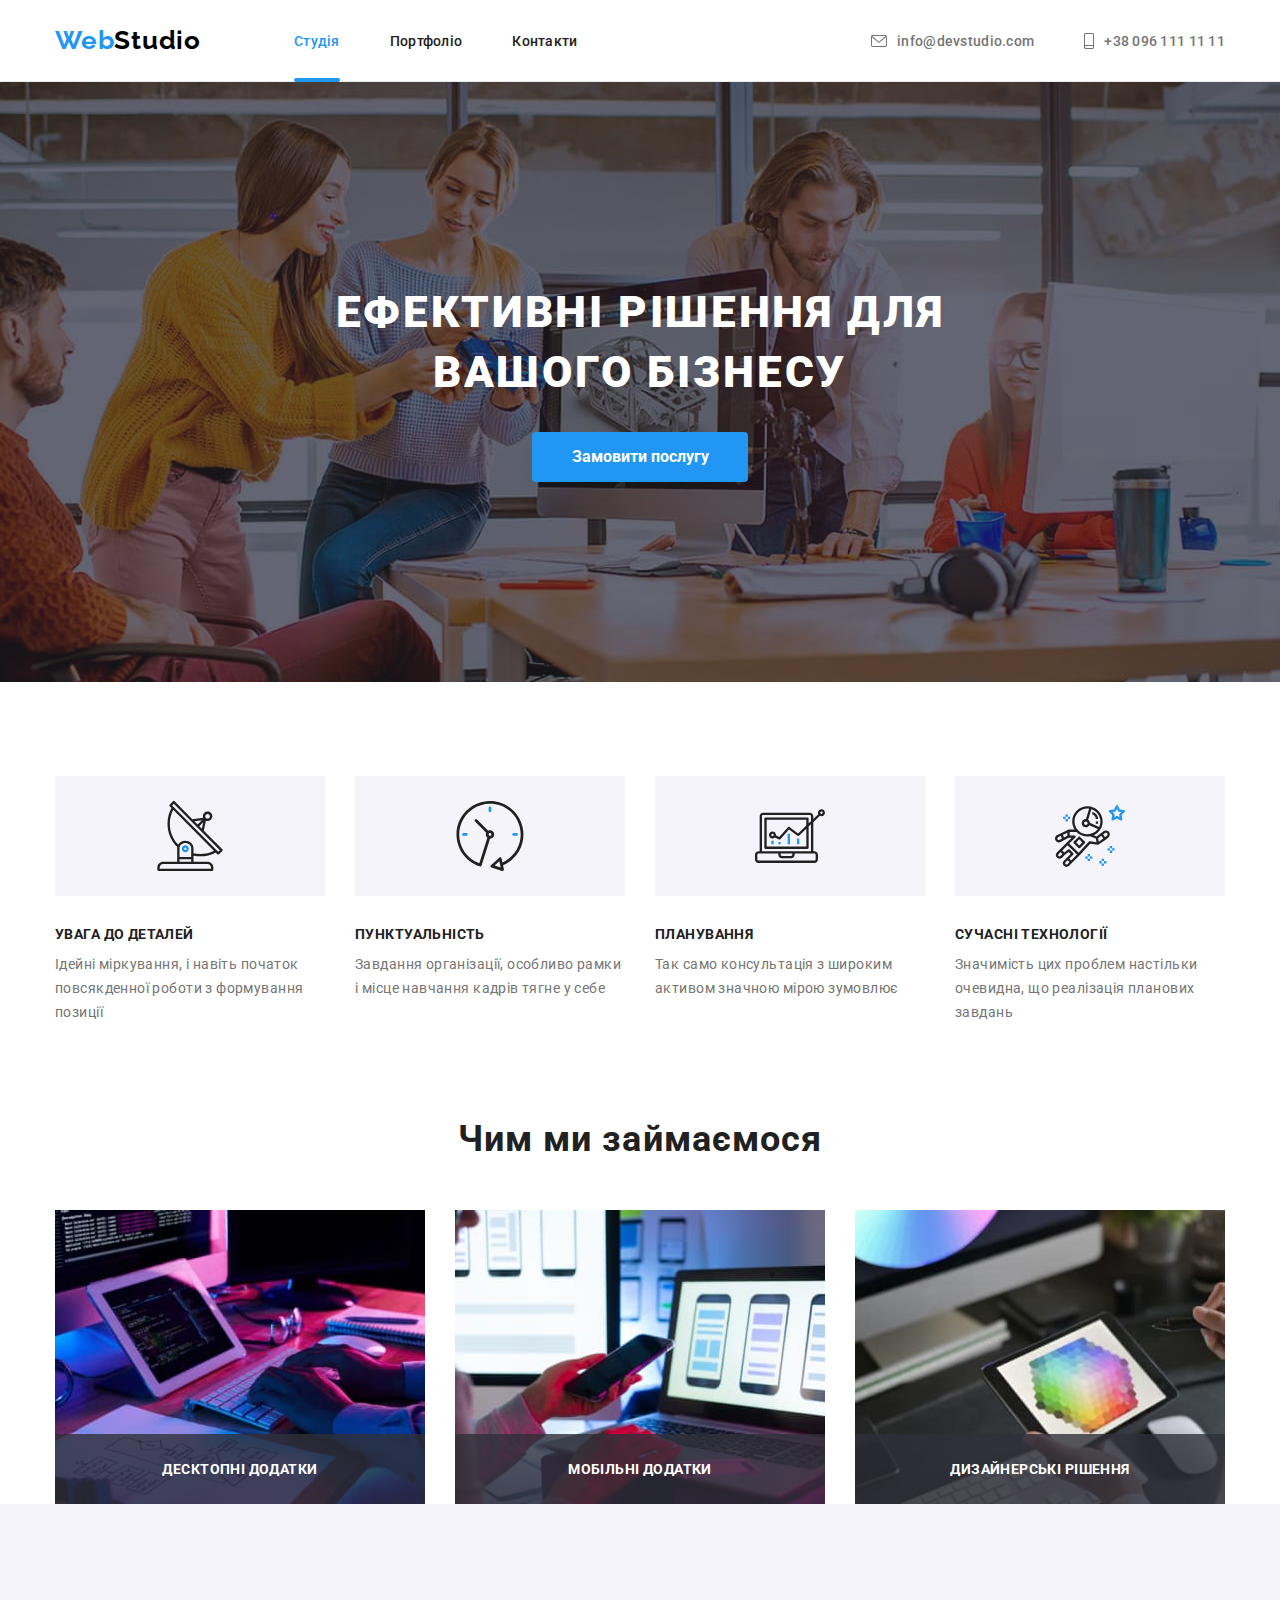
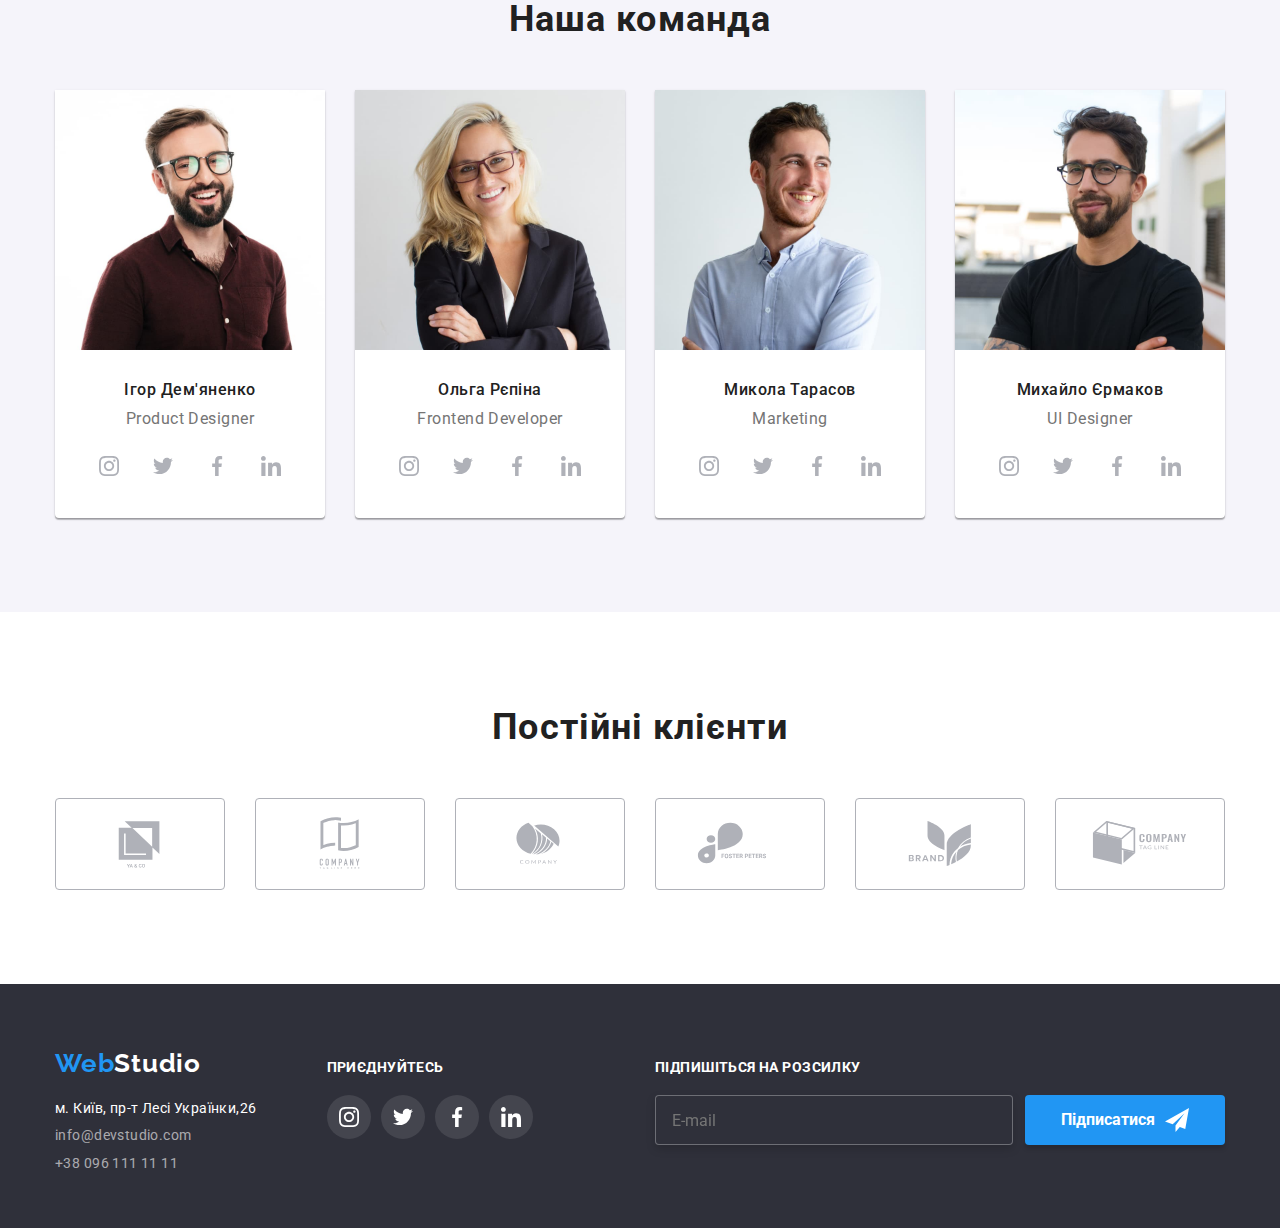
==== index.html @ 8963cc8e "Initial commit" ====
<!DOCTYPE html>
<html lang="uk">
<head>
    <meta charset="UTF-8">
    <meta http-equiv="X-UA-Compatible" content="IE=edge">
    <meta name="viewport" content="width=device-width, initial-scale=1.0">
    <title>WebStudio</title>
    <link rel="preconnect" href="https://fonts.googleapis.com">
    <link rel="preconnect" href="https://fonts.gstatic.com" crossorigin>
    <link href="https://fonts.googleapis.com/css2?family=Raleway:wght@700&family=Roboto:wght@400;500;700;900&display=swap" rel="stylesheet">
    <link rel="stylesheet" href="https://cdnjs.cloudflare.com/ajax/libs/modern-normalize/1.1.0/modern-normalize.min.css"> 
    <link rel="stylesheet" href="./css/styles.css">
</head>
<body>
    <!-- Шапка сайта-->
    <header class="header">

    <div class="container contact">
        
    <nav class= "site-nav main-nav" >

        <a class="logo" lang="en" href="/"> <span class="span-logo">Web</span>Studio</a>

    <ul class="nav-list list" >
        <li class="item">
            <a class="nav-link current"  href="" >Студія</a> 
             <!-- <div class="active-line">
                
            </div>   -->
        </li>

        <li class="item">
            <a class="nav-link"  href="./portfolio.html">Портфоліо</a> 
                    
        </li>

        <li class="item">
            <a class="nav-link" href="">Контакти</a>  
        </li>
    </ul>
    
    </nav>
     <ul class="contact-list list">
        <li class="item">
            <a class="contact-mail" href="mailto:info@devstudio.com" >
                 <svg class="marginsvg"width="16" height="12">
                <use href="./images/icons.svg#mail"></use>
            </svg>
        info@devstudio.com 
        </a>
        </li>

        <li class="item">
            <a class="contact-phone" href="tel:+380961111111" >
                <svg class="marginsvg" width="10" height="16">
                <use href="./images/icons.svg#phone"></use>
            </svg>+38 096 111 11 11 
            </a>  
         </li>
    </ul>
    </div>
    </header>

    <main>
        <!-- Герой -->

        <section class="hero">

        <div class="container">

         <h1 class="hero-title title-center">Ефективні рішення для вашого бізнесу</h1>
            <button  class="button" type="button" data-modal-open>Замовити послугу</button>

        </div>

        </section>

        <!-- section1 -->

        <section class="section ">

           <div class="container ">

            <h2 class="visually-hidden">Наші особливості</h2>
            
            <ul class="features list">
            <li class="item">
                <div class="background-icon">
                <svg width="70" height="70">
                    <use href="./images/icons.svg#antenna"></use>
                </svg>
            </div>
             <h3 class="features-title">Увага до деталей</h3>   
             <p class="features-content">
                Ідейні міркування, i навіть початок повсякденної роботи з формування позиції
             </p>
            </li>
            <li class="item">
                <div class="background-icon">
                <svg width="70" height="70">
                    <use href="./images/icons.svg#clock"></use>
                </svg>
            </div>
             <h3 class="features-title">Пунктуальність</h3>  
             <p class="features-content">Завдання організації, особливо рамки і місце навчання кадрів тягне у себе
             </p> 
            </li>

            <li class="item">
                 <div class="background-icon">
                <svg width="70" height="70">
                    <use href="./images/icons.svg#diagram"></use>
                </svg>
            </div>
            <h3 class="features-title">Планування</h3>
            <p class="features-content">Так само консультація з широким активом значною мірою зумовлює
            </p>
            </li>

            
            <li class="item">
            <div class="background-icon">
                <svg width="70" height="70">
                    <use href="./images/icons.svg#astronaut"></use>
                </svg>
            </div>
            <h3 class="features-title">Сучасні технології</h3>
            <p class="features-content">Значимість цих проблем настільки очевидна, що реалізація планових завдань</p>
            </li>

            </ul>

        </div>

        </section>

        <!-- section2 -->

        <section class="galery">

            <div class="container">

                <h2 class="section-title">Чим ми займаємося</h2>

                <ul class="galery list">
                <li class="item galery-item">
                    <img class="picg" src="./images/picture3.jpg" alt="Людина набирає код" width="370">
                    <div class="picture-discription">
                        <h3 class="galery-pic-discription">Десктопні додатки</h3>
                    </div>
                </li>
                    <li class="item galery-item">
                        <img class="picg" src="./images/picture2.jpg" alt="Користувач збирається зчитати код" width="370">
                    <div class="picture-discription">
                        <h3 class="galery-pic-discription">Мобільні додатки</h3>
                    </div>
                </li>
                    <li class="item galery-item"><img class="picg" src="./images/picture1.jpg" alt="Розробник обирає кольорову гаму" width="370">
                    <div class="picture-discription">
                        <h3 class="galery-pic-discription">Дизайнерські рішення</h3>
                    </div>
                </li>
              </ul>  
            </div>             
        </section>
           

        <!-- section3 -->

        <section class="our-team section">

            <div class="container">

                <h2 class="section-title team-title">Наша команда</h2>

                <ul class="list team-flex">
                    <li class="item flex-item">
                    <img class="pic" src="./images/img.jpg" alt="Член команди" width="270">
                    <div class="wrap">
                    <h3 class="team-member">Ігор Дем'яненко</h3>
                    <p class="position">Product Designer</p>
                    <ul class="list icon-flex">
                        <li class="item">
                            <a  class="flexlink" href="https://www.instagram.com/">
                            <svg class="icon">
                                <use href="./images/icons.svg#instagram"></use>
                            </svg>
                            </a>
                        </li>
                        <li class="item">
                            <a class="flexlink" href="">
                             <svg class="icon">
                                <use href="./images/icons.svg#twitter"></use>
                            </svg>
                            </a>
                        </li>
                        <li class="item">
                            <a class="flexlink" href="">
                             <svg class="icon">
                                <use href="./images/icons.svg#facebook"></use>
                            </svg>
                            </a>
                        </li>
                        <li class="item">
                            <a class="flexlink"href="">
                             <svg class="icon">
                                <use href="./images/icons.svg#linkedin"></use>
                            </svg>
                            </a>
                        </li>
                    </ul>
                    </div>
                    </li>

                    <li class="item flex-item">
                    <img class="pic"  src="./images/img1.jpg" alt="Член команди" width="270">
                    <div class="wrap">
                    <h3 class="team-member">Ольга Рєпіна</h3>
                    <p class="position">Frontend Developer</p>
                    <ul class="list icon-flex">
                        <li class="item">
                            <a  class="flexlink" href="https://www.instagram.com/">
                            <svg class="icon">
                                <use href="./images/icons.svg#instagram"></use>
                            </svg>
                            </a>
                        </li>
                        <li class="item">
                            <a class="flexlink" href="">
                             <svg class="icon">
                                <use href="./images/icons.svg#twitter"></use>
                            </svg>
                            </a>
                        </li>
                        <li class="item">
                            <a class="flexlink" href="">
                             <svg class="icon">
                                <use href="./images/icons.svg#facebook"></use>
                            </svg>
                            </a>
                        </li>
                        <li class="item">
                            <a class="flexlink"href="">
                             <svg class="icon">
                                <use href="./images/icons.svg#linkedin"></use>
                            </svg>
                            </a>
                        </li>
                    </ul>
                    </div>
                    </li>

                    <li class="item flex-item">
                    <img class="pic"  src="./images/img2.jpg" alt="Член команди" width="270">
                    <div class="wrap">
                    <h3 class="team-member">Микола Тарасов</h3>
                    <p class="position">Marketing</p>
                    <ul class="list icon-flex">
                        <li class="item">
                            <a  class="flexlink" href="https://www.instagram.com/">
                            <svg class="icon">
                                <use href="./images/icons.svg#instagram"></use>
                            </svg>
                            </a>
                        </li>
                        <li class="item">
                            <a class="flexlink" href="">
                             <svg class="icon">
                                <use href="./images/icons.svg#twitter"></use>
                            </svg>
                            </a>
                        </li>
                        <li class="item">
                            <a class="flexlink" href="">
                             <svg class="icon">
                                <use href="./images/icons.svg#facebook"></use>
                            </svg>
                            </a>
                        </li>
                        <li class="item">
                            <a class="flexlink"href="">
                             <svg class="icon">
                                <use href="./images/icons.svg#linkedin"></use>
                            </svg>
                            </a>
                        </li>
                    </ul>
                    </div>
                    </li>

                    <li class="item flex-item">
                    <img class="pic"  src="./images/img3.jpg" alt="Член команди" width="270">
                    <div class="wrap">
                    <h3 class="team-member">Михайло Єрмаков</h3>
                    <p class="position">UI Designer</p>
                    <ul class="list icon-flex">
                        <li class="item">
                            <a  class="flexlink" href="https://www.instagram.com/">
                            <svg class="icon">
                                <use href="./images/icons.svg#instagram"></use>
                            </svg>
                            </a>
                        </li>
                        <li class="item">
                            <a class="flexlink" href="">
                             <svg class="icon">
                                <use href="./images/icons.svg#twitter"></use>
                            </svg>
                            </a>
                        </li>
                        <li class="item">
                            <a class="flexlink" href="">
                             <svg class="icon">
                                <use href="./images/icons.svg#facebook"></use>
                            </svg>
                            </a>
                        </li>
                        <li class="item">
                            <a class="flexlink"href="">
                             <svg class="icon">
                                <use href="./images/icons.svg#linkedin"></use>
                            </svg>
                            </a>
                        </li>
                    </ul>
                    </div>
                    </li>

                </ul>
            </div>
        </section>

        <!-- client section -->
        <section class="section сlients">
            <div class="container">
            <h2 class="client-title">Постійні клієнти</h2>

            <ul class="list client-icon">
                <li>
                     <a class="background-client">
                <svg width="106" height="60">
                    <use href="./images/icons.svg#Logo"></use>
                </svg>

            </a>
                </li>

                <li>
                     <a class="background-client">
                    <svg width="106" height="60" >
                    <use href="./images/icons.svg#Logo2"></use>
                </svg>
                </a>

            </li>
                <li>
                     <a class="background-client">
                    <svg width="106" height="60">
                    <use href="./images/icons.svg#Logo3"></use>
                </svg>
                </a>

                </li>

                <li>
                     <a class="background-client">
                    <svg width="106" height="60">
                    <use href="./images/icons.svg#Logo4"></use>
                </svg>
                </a>

                </li>

                <li>
                     <a class="background-client">
                  <svg width="106" height="60">
                    <use href="./images/icons.svg#Logo5"></use>
                </svg>  
                </a>

                </li>

                <li>
                <a class="background-client">
                <svg width="106" height="60">
                    <use href="./images/icons.svg#Logo6"></use>
                </svg>
                </a>

                </li>

            </ul>
            </div>
        </section>

        
    </main>
    
<!-- Подвал сайта -->
    <footer class="footer" >
        
    <div class="container footer-container">
    <div>
    <a class="footer-logo" lang="en" href="/"><span class="footer-span">Web</span>Studio </a>

    <address>

        <ul class="list footer-list">
            <li class="item"><a class="address" href="https://goo.gl/maps/CPtrU1FHBa2aNyZL9" target="_blank" rel="noopener noreferrer">м. Київ, пр-т Лесі Українки,26</a></li>
            <li class="item"><a class="footer-mail portfolio-mail" href="mailto:info@devstudio.com">info@devstudio.com </a></li>
            <li class="item"><a class="footer-number portfolio-number" href="tel:+380961111111">+38 096 111 11 11</a></li>
            
        </ul>

     </address>
    </div>

     <div class="social">
        <p class="social-title">ПРИЄДНУЙТЕСЬ</p>
        <ul class="list flex-footer-list">
                        <li class="item">
                            <a  class="social-link" href="https://www.instagram.com/">
                            <svg class="icon footer-icon">
                                <use href="./images/icons.svg#instagram"></use>
                            </svg>
                            </a>
                        </li>
                        <li class="item">
                            <a class="social-link" href="">
                             <svg class="icon footer-icon">
                                <use href="./images/icons.svg#twitter"></use>
                            </svg>
                            </a>
                        </li>
                        <li class="item">
                            <a class="social-link" href="">
                             <svg class="icon footer-icon">
                                <use href="./images/icons.svg#facebook"></use>
                            </svg>
                            </a>
                        </li>
                        <li class="item">
                            <a class="social-link"href="">
                             <svg class="icon footer-icon">
                                <use href="./images/icons.svg#linkedin"></use>
                            </svg>
                            </a>
                        </li>
                    </ul>
             </div>

            <form class="mailing-form">
            <strong class="mailing-title">Підпишіться на розсилку</strong>

            <div class="mailing">
            <label for="mailing-mail"></label>
            <input type="email" class="mailing-input"name="For-email" placeholder="E-mail" id="mailing-mail">
            <button class="mailing-btn" type="submit">Підписатися
                <svg class="mailing-icon">
                    <use href="./images/icons.svg#icon-send"></use>
                </svg>
            </button>
            </div>
            
        </form>
    </div> 

   

    </footer>
    
        <div data-modal class="backdrop is-hidden">
            <div class="modal">
                <button class="modaloff" data-modal-close>
                    <svg class="modal-icon">
                        <use href="./images/icons.svg#close"></use>
                    </svg>
                </button>

                <strong class="form-title">Залиште свої дані, ми вам передзвонимо</strong>

                <form  class="form"name="application-form" autocomplete="on">
                    
                    <div class="form-group">
                        <label class="form-group-lable" for="name">Ім'я</label>
                        <input class="form-group-input" name="username" type="text" id="name">
                        <svg width="18" height="18" class="form-group-icon">
                            <use href="./images/icons.svg#formperson"></use>
                        </svg>
                    </div>

                    <div class="form-group">
                        <label class="form-group-lable" for="tel">Телефон</label>
                        <input class="form-group-input" name="user-phone"type="tel" id="tel">
                        <svg width="18" height="18" class="form-group-icon">
                            <use href="./images/icons.svg#formphone"></use>
                        </svg>
                    </div>

                    <div class="form-group">
                        <label class="form-group-lable" for="mail">Пошта</label>
                        <input class="form-group-input" name="user-email"type="email" id="mail">
                        <svg width="18" height="18" class="form-group-icon">
                            <use href="./images/icons.svg#formmail"></use>
                        </svg>
                    </div>

                    <div class="form-group">
                        <label class="form-group-lable" for="coment">Коментар</label>
                        <textarea class="form-group-textarea" name="coments" id="coment" rows="5" placeholder="Введіть текст"></textarea>
                    </div>

                    <div class="form-terms">
                        <label class="form-terms-label">
                            <input class="form-terms-input visually-hidden" type="checkbox" value="checkbox" name="contract-terms" id="terms">
                            <svg class="form-terms-icons" width="16" height="15">
                                <use class="icon-unchecked" href="./images/icons.svg#unchecked"></use>
                                <use class="icon-checked" href="./images/icons.svg#checked"></use>
                            </svg>
                            <span class="form-terms-info">Погоджуюся з розсилкою та приймаю <a href="" class="form-terms-link">Умови договору</a></span>
                        </label>
                    </div>
                    <button type="submit" class="form-btn">Відправити</button>
                </form>
               
            </div>
        </div>
    <script src="./js/modal.js"></script>
</body>

</html>
---- css/styles.css ----
/*  Основной цвет текста #212121; */
/* вторичный цыет текста  #757575;*/
/* акцент #2196F3;*/
/*  Основной цвет фона  #F5F5F5;*/
/* Вторичный цвета фона #F5F4FA; */

:root{
  /* color */
--primary-text-color:#212121;
--secondary-text-color:#757575;
--accent-text-color:#2196F3;
--primary-bg-color:#F5F5F5;
--secondary-bg-color:#F5F4FA;
--light-color:#FFFFFF;
--hero-footer-bg-color:#2F303A;
--black-logo-color:#000000;

/* font */
--main-font: 'Roboto', sans-serif;
--secondary-font: 'Raleway', sans-serif;
/* animation */
--cubik--:cubic-bezier(0.4, 0, 0.2, 1);
--timing--:250ms;
}
body{
  font-family: 'Roboto', sans-serif; 
  background-color:var(--light-color);
  color: var(--secondary-text-color);
}

.list{
list-style: none;
margin-top: 0;
margin-bottom: 0;
padding-right:0;
padding-left: 0;
}
.link{
  text-decoration: none;

}
/* header */

.header{
color:var(--light-color);
border-bottom: 1px solid #ECECEC;
}
.logo {
  color:var(--black-logo-color);
  font-family: var(--secondary-font);
  text-decoration: none;  
  font-weight:700;
  font-size: 26px;
  line-height:calc(31 / 26);
  letter-spacing: 0.03em;
  padding-top: 25px;
  padding-bottom: 25px;
}
.span-logo{
color:var(--accent-text-color); 
}

/* site nav */
.nav-list{
  display: flex;
  align-items: center;
  margin-left: 93px;
}

.nav-list .item:not(:last-child){
  margin-right: 50px;
}

.site-nav .nav-link{
color: var(--primary-text-color);
}

.contact-list .item + .item{
  margin-left: 50px;
}
.contact-list .item:hover
.contact-list .item:focus{
fill:var(--accent-text-color);
}


.main-nav{
  display: flex;
}

.nav-link{
position: relative;
text-decoration: none;
font-weight: 500;
font-size: 14px;
line-height:calc(16 / 14);
letter-spacing: 0.02em;

display: block;

padding-top: 32px;
padding-bottom: 32px;

transition: color var(--timing--) var(--cubik--);
}



.site-nav .nav-link:hover,
.site-nav .nav-link:focus{
color:var(--accent-text-color);
}

.site-nav .nav-link.current {
  color:var(--accent-text-color);
}

.nav-list .nav-link.current::after{
display: inline-block;
position: absolute;
content: "";
width: 100%;
height: 4px;
left: 0;
bottom:-1px;
background-color: var(--accent-text-color);
border-radius: 2px;
}

.contact-mail{
    color:var(--secondary-text-color); 
    text-decoration: none;
    font-weight: 500;
    font-size: 14px;
    line-height: calc(16 / 14);
    letter-spacing: 0.02em;

    padding-top: 32px;
    padding-bottom: 32px;
    
    display: flex;
    align-items: center;

    transition: color var(--timing--) var(--cubik--);
    
}
.contact-phone{
    color:var(--secondary-text-color);
    text-decoration: none;
    font-weight: 500;
    font-size: 14px;
    line-height: calc(16 / 14);
    letter-spacing: 0.02em;

    padding-top: 32px;
    padding-bottom: 32px;
    display: flex;

    align-items: center;

    transition: color var(--timing--) var(--cubik--);
    
}

.nav-list{
  padding-left: 0;
}
.contact-mail:hover,
.contact-phone:hover{
color:var(--accent-text-color);
}

.contact-mail:focus,
.contact-phone:focus{
  color: var(--accent-text-color);
}
.marginsvg{
  fill:currentColor;
  margin-right: 10px;
}

.contact-list{
display: flex;
justify-content: flex-end;
align-items: flex-start;
margin-left: auto;
fill:var(--secondary-text-color);
}

.contact{
display: flex;
}

/* hero */
.hero{
  background-color:var(--hero-footer-bg-color);
  padding-top: 200px;
  padding-bottom: 200px;

  max-width: 1600px;
  height: 600px;
  margin-left: auto;
  margin-right: auto;

  background:linear-gradient(
    rgba(47, 48, 58, 0.4),
    rgba(47, 48, 58, 0.4)
  ),url(../images/heropic.jpg);

  background-repeat: no-repeat;
  background-position: center;
  background-size: cover;
}

.hero-title{
color: var(--light-color);
font-family:inherit;
font-weight: 900;
font-size: 44px;
line-height:calc(60 / 44);
text-align: center;
letter-spacing: 0.06em;
text-transform: uppercase;
margin: auto;
margin-bottom: 30px;
}
.title-center{
width:696px;
}

.button{
cursor: pointer;
color:var(--light-color);
background-color: var(--accent-text-color);
font-weight: 700;
font-size: 16px;
line-height:calc(30 / 16);

display:block;
width: 216px;
margin: auto;
padding: 10px 32px;
align-items:center;
text-align:center;

border:transparent;
border-radius: 4px;

transition: background-color var(--timing--) var(--cubik--);
}

.button:hover,
.button:focus{
  background-color:#188CE8;
}

/* section1 */
.section{
  padding-top: 94px;
  padding-bottom: 94px;
}
.container{
  width:1200px;
  padding-left:15px;
  padding-right:15px;
  margin: 0 auto;
}

.features{
  display: flex;
  padding-left: 0;
  
}
.features .item{
 width: 270px;
}
.features .item + .item{
 margin-left: 30px;
}
.background-icon{
display: flex;
align-items: center;
justify-content: center;

background: var(--secondary-bg-color);

height: 120px;

margin-bottom: 30px;
}


.section-title{
color: var(--primary-text-color);
font-weight: 700;
font-size: 36px;
line-height: calc(42 / 36);
letter-spacing: 0.03em;
margin-top: 0;
margin-bottom:50px;
text-align: center;
}

.visually-hidden{
position: absolute;
white-space: nowrap;
width: 1px;
height: 1px;
overflow: hidden;
border: 0;
padding: 0;
clip: rect(0 0 0 0);
clip-path: inset(50%);
margin: -1px;
}


.features-title{
color: var(--primary-text-color);
font-weight:700;
font-size: 14px;
line-height:calc(16 / 14);
letter-spacing: 0.03em;
text-transform: uppercase;
margin-top: 0;
margin-bottom: 10px;

}

.features-content{
font-weight: 400;
font-size: 14px;
line-height:calc(24 / 14);
letter-spacing: 0.03em;
margin: 0;
}
/* section2 */
.galery{
  display: flex;
  gap: 30px;
}

.picg{
  display: block;
  max-width: 100%;
}

.galery-item{
  position: relative;
}
.picture-discription{
  position: absolute;

  bottom: 0;
  left: 0;

  width: 100%;
  height: 70px;

  display: flex;
  justify-content: center;
  align-items: center;

  background-color:rgba(47, 48, 58, 0.8);
}

.galery-pic-discription{
  margin: 0;
  color: var(--light-color);
  font-weight: 700;
  font-size: 14px;
  line-height: 16px;
  text-align: center;
  letter-spacing: 0.03em;
  text-transform: uppercase;
}

/* section3 */
.our-team {
  background-color: var(--secondary-bg-color);
  display: block;
}
.team-flex{
  display: flex;
}

.team-flex .flex-item{
background-color: var(--light-color);
box-shadow: 0px 1px 3px rgba(0, 0, 0, 0.12), 0px 1px 1px rgba(0, 0, 0, 0.14), 0px 2px 1px rgba(0, 0, 0, 0.2);
border-radius: 0px 0px 4px 4px;
}

.team-flex .flex-item:not(:last-child){
  margin-right: 30px;
}
.wrap{
padding-top: 30px;
padding-bottom: 30px;
}
.team-member{
color: var(--primary-text-color);
font-weight: 500;
font-size: 16px;
line-height:calc(19 / 16);
text-align: center;
letter-spacing: 0.03em;
margin-top: 0;
margin-bottom: 10px;
}
.pic{
  display: block;
  max-width: 100%;
}

.position{
font-weight: 400;
font-size: 16px;
line-height:calc(19 / 16);
text-align: center;
letter-spacing: 0.03em;
margin: 0;
margin-bottom: 16px;
}
.icon-flex{
  display: flex;
  align-items: center;
  justify-content: center;
  gap: 10px;
}

.flexlink{
  display: flex;
  align-items: center;
  justify-content: center;
  padding: 0;
  border: none;
  width: 44px;
  height: 44px;
  border-radius: 50%;
  color: #AFB1B8;
  background-color: var(--light-color);

  transition: color var(--timing--) var(--cubik--),
  background-color var(--timing--) var(--cubik--);
}

.flexlink:hover{
color: #FFFFFF;
background-color: var(--accent-text-color);
}

.flexlink:focus{
color: #FFFFFF;
background-color: var(--accent-text-color);
}

.icon{
  width: 20px;
  height: 20px;
  fill :currentColor;
}


/* client section */
.client-title{
color: var(--primary-text-color);
font-weight: 700;
font-size: 36px;
line-height: calc(42 / 36);
letter-spacing: 0.03em;
margin-top: 0;
margin-bottom: 50px;
text-align: center;
}

.background-client{
display: flex;
align-items: center;
justify-content: center;
background-color: var(--light-color);
width: 170px;
height: 92px;
fill: #AFB1B8;
border: 1px solid #AFB1B8;
border-radius: 4px;

transition: fill var(--timing--) var(--cubik--);
}

.background-client:hover{
fill: var(--accent-text-color);
border: 1px solid rgba(33, 150, 243, 1);
}

.background-client:focus{
fill: var(--accent-text-color);
border: 1px solid rgba(33, 150, 243, 1);
}

.client-icon{
  display: flex;
  align-items: center;
  justify-content: center;
  gap: 30px;
}



/* modal */

.backdrop{
  position: fixed;
  top: 0;
  left: 0;
  width: 100%;
  height: 100%;

  background-color: rgba(0, 0, 0, 0.2);
  opacity: 1;
  transition: opacity var(--timing--) var(--cubik--);

}
.backdrop.is-hidden{
  opacity: 0;
  pointer-events: none;
  visibility:hidden;
}
.backdrop.is-hidden .modal{
  transform: scale(0.5);
}

.modal{
  width: 528px;
  padding: 40px;

  position: absolute;
  left: 50%;
  top: 50%;
  transform: translate(-50%, -50%) scale(1);

  background-color:var(--light-color);
  box-shadow: 0px 1px 3px rgba(0, 0, 0, 0.12), 0px 1px 1px rgba(0, 0, 0, 0.14), 0px 2px 1px rgba(0, 0, 0, 0.2);
  border-radius: 4px;
  transition: transform var(--timing--) var(--cubik--);
  
}

.modaloff{
  position: absolute;
  top: 8px;
  right: 8px;

  width: 30px;
  height: 30px;

  display: flex;
  align-items: center;
  justify-content: center;

  padding: 0;
  border-radius: 50%;
  border: 1px solid rgba(0, 0, 0, 0.1);
  background-color: transparent;

  cursor: pointer;

  transition: fill var(--timing--) var(--cubik--);

}

.modaloff:hover{
  fill: var(--accent-text-color);
}

.modal-icon{
  width: 18px;
  height: 18px;
}
.application-form{
  display: block;
}


.form-title{
  display: block;
  text-align: center;

  color: var(--primary-text-color);

  font-weight: 700;
  font-size: 20px;
  line-height: 23px;
  letter-spacing: 0.03em;

  margin-bottom: 12px;
}
.form-group {
  position: relative;
  display: flex;
  flex-direction: column;
  margin-bottom: 10px;
}
.form-group-lable {
  margin-bottom: 4px;
  color: var(--secondary-text-color);
  font-size: 12px;
}

.form-group-input {
  height: 40px;
  border: 1px solid rgba(33, 33, 33, 0.2);
  border-radius: 4px;
  outline: none;

  padding-left: 42px;
  padding-right: 42px;

  transition: border var(--timing--) var(--cubik--);
}

.form-group-input:hover,
.form-group-input:focus{
  border-color: var(--accent-text-color);
}

.form-group-textarea{
  height: 120px;
  border: 1px solid rgba(33, 33, 33, 0.2);
  border-radius: 4px;
  outline: none;
  padding-left: 16px;
  padding-top: 12px;

  resize: none;
}
.form-group-textarea:hover{
  border-color: var(--accent-text-color);
}

.form-group:hover .form-group-icon{
 fill: var(--accent-text-color);
}

.form-group-icon {
  position: absolute;
  bottom: 11px;
  left: 12px;

  transition: fill var(--timing--) var(--cubik--);

}

textarea::placeholder-shown { 
  color: rgba(117, 117, 117, 0.502);
  padding-top: 12px;
  padding-left: 16px;
}

.form-terms{
  display: block;
}

.form-terms-label{
  margin-bottom: 4px;
  color: var(--secondary-text-color);
}

.form-terms-info{
display: inline-block;
color: var(--secondary-text-color);
margin-bottom: 30px;
user-select: none;

}



.form-terms-input:checked+.form-terms-icons .icon-unchecked {
  opacity: 0;
}

.icon-unchecked {
 opacity: 1;
 transition: opacity var(--timing--) var(--cubik--);
}

.form-terms-input:checked + .form-terms-icons .icon-checked{
  opacity: 1;
}

.icon-checked{
  opacity: 0;
  transition: opacity var(--timing--) var(--cubik--);
}




.form-terms-link{
color: var(--accent-text-color);
}

.form-btn{
  cursor: pointer;
  color: var(--light-color);
  background-color: var(--accent-text-color);
  font-weight: 700;
  font-size: 16px;
  line-height: calc(30 / 16);
  
  display: block;
  width: 200px;
  margin: auto;
  padding: 10px 32px;
  align-items: center;
  text-align: center;
  
  box-shadow: 0px 4px 4px rgba(0, 0, 0, 0.15);
  border: transparent;
  border-radius: 4px;

  transition: background-color var(--timing--) var(--cubik--),
  box-shadow var(--timing--) var(--cubik--);
}

.form-btn:hover,
.form-btn:focus{
   background-color:#188CE8;
}
/* footer */
.footer {
background-color:var(--hero-footer-bg-color);
padding-top: 64px;
padding-bottom: 56px;
}

.footer-logo{
  color:var(--light-color);
  font-family: var(--secondary-font);
  text-decoration: none;  
  font-weight:700;
  font-size: 26px;
  line-height:calc(31 / 26);
  letter-spacing: 0.03em;
  display: inline-block;
  margin-bottom: 20px;
}

.footer-span{
  color:var(--accent-text-color);
}

.address{
color: var(--light-color);
font-style: normal;
font-size: 14px;
text-decoration: none;
letter-spacing: 0.03em;
display: inline-block;

transition: color var(--timing--) var(--cubik--);
}

.address:hover,
.address:focus{
  color:var(--accent-text-color);
}

.footer-mail,.footer-number{
color:rgba(255, 255, 255, 0.6);
font-style: normal;
font-size:14px;
letter-spacing: 0.03em;
text-decoration: none;
display: inline-block;
transition: color var(--timing--) var(--cubik--);
}

.footer-list .item:not(:last-child){
  margin-bottom: 9px;
}


.footer-number:hover,
.footer-number:focus{
  color:var(--accent-text-color);
}

.footer-mail:hover,
.footer-mail:focus{
  color:var(--accent-text-color);
}
.contact{
  align-items: center;
}




/* portfolio */

/* section */

.portfolio-button{
cursor: pointer;
color: var(--primary-text-color);
background-color:var(--secondary-bg-color);
font-family: inherit;
font-weight: 500;
font-size: 16px;
line-height:calc(26 / 16);
letter-spacing: 0.03em;

display:block;
padding: 6px 22px;
text-align:center;
border:transparent;
border-radius: 4px;

transition: color var(--timing--) var(--cubik--),
background-color var(--timing--) var(--cubik--),
color var(--timing--) var(--cubik--),
box-shadow var(--timing--) var(--cubik--);


}

.portfolio-button :nth-child(1){
  width: 73px;
  margin-right: 8px;
  padding:6px 25px;
}

.portfolio-button:nth-child(2){
width: 125px;
}

.portfolio-button :nth-child(3){
  width: 112px;
}
.portfolio-button:nth-child(4){
width: 103px;
}
.portfolio-button :nth-child(5){
  width: 130px;
}

.portfolio-button:hover,
.portfolio-button:focus{
  background-color:var(--accent-text-color);

  color:var(--light-color);
  box-shadow: 0px 4px 4px 0px rgba(0, 0, 0, 0.25);
}



.flex-portfolio-button{
  display: flex;
  justify-content: center;
  margin-bottom: 50px;
}



.partfolio-img{
display: block;
margin-top: 0;
max-width: 100%;
}



.portfolio-title{
color:var(--primary-text-color);
font-weight: 700;
font-size: 18px;
line-height:calc(36 / 18);
letter-spacing: 0.06em;

margin-top: 0;
margin-bottom: 4px;
}

.portfolio-content{
color: var(--secondary-text-color);

font-size: 16px;
line-height:calc(30 / 16);
letter-spacing: 0.03em;

margin-top: 0;
margin-bottom: 0;
}

.overlay{
  overflow: hidden;
  position: relative;
}

.hoverinfo{
  position: absolute;
  top:0;
  left: 0;

  width: 100%;
  height: 100%;

  padding-left: 24px;
  padding-right: 24px;

  display: flex;
  justify-content: center;
  align-items: center;

  background-color: rgba(33, 150, 243, 0.9);
  
  color: var(--light-color);
  font-weight: 400;
  font-size: 18px;
  line-height: 28px;
  letter-spacing: 0.03em;

  transform: translateY(101%);

  transition-property: transform, opacity;
  transition-duration: 250ms;
  transition-timing-function: cubic-bezier(0.4, 0, 0.2, 1);

  
  /* transition: color var(--timing--) var(--cubik--),
  opacity var(--timing--) var(--cubik--);
  
  ОСЬ ТАКИЙ ВАРІАНТ ЧОМУСЬ НЕ ПРАЦЮЄ */
  
  opacity: 0;
}

.hoverinfo .info{
  position: absolute;
  padding-left: 24px;
  padding-right: 24px;
}

.portfolio-link:hover .hoverinfo{
transform: translateY(0);
opacity: 1;

}

.flex-container{
width: 1200px;
padding-right: 15px;
padding-left:  15px;
margin-left: auto;
margin-right: auto;
}

.flex-card{
display: flex;
flex-wrap: wrap;
gap: 30px;
}

.flex-card .item{
width: calc((100% - 60px) / 3);
margin-bottom: 0;
}

.portfolio-link{
  display: block;
  transition: box-shadow var(--timing--) var(--cubik--);
}

.portfolio-link:hover,
.portfolio-link:focus{
box-shadow: 0px 1px 1px rgba(0, 0, 0, 0.12), 0px 4px 4px rgba(0, 0, 0, 0.06), 1px 4px 6px rgba(0, 0, 0, 0.16); 

}

.flex-card .item:nth-child(3n){
margin-right: 0;
}
/* .flex-portfolio-button .item{
margin-right: 8px;
padding: 6px 22px;
} */
.flex-portfolio-button .item:last-child{
margin-right: 0;
}
.description{
  padding-top: 20px;
  padding-bottom: 20px;
  padding-right: 24px;
  padding-left: 24px;

  border-right-width: 1px;
  border-right-style: solid;
  border-right-color:#EEEEEE;

  
  border-bottom-width: 1px;
  border-bottom-style: solid;
  border-bottom-color: #EEEEEE;

  
  border-left-width: 1px;
  border-left-style: solid;
  border-left-color: #EEEEEE;

}
.footer-container{
  display: flex;
  align-items: baseline;
}
.social{
  display: flex;
  flex-direction: column;
  margin-left: 70px;
}
.social-title{
color:rgba(255, 255, 255, 1);
font-weight: 700;
font-size: 14px;
line-height:calc(16 / 14);
letter-spacing: 0.03em;
margin-top: 0;
margin-bottom: 20px;
}

.flex-footer-list{
  display: flex;
  gap: 10px;
}

.social-link{
  display: flex;
  align-items: center;
  justify-content: center;
  border: none;
  width: 44px;
  height: 44px;
  border-radius: 50%;
  color: var(--light-color);
  background-color:rgba(255, 255, 255, 0.1);
  fill: var(--light-color);

  transition: background-color var(--timing--) var(--cubik--);
}
.social-link:hover,
.social-link:focus{
background-color: var(--accent-text-color);
}

.footer-icon{
  color:var(--light-color);
}
.mailing{
  display: flex;
}
.mailing-form{
 margin-left: auto;
}

.mailing-title{
  display: block;
  color: var(--light-color);
  font-weight: 700;
  font-size: 14px;
  line-height: 16px;
  letter-spacing: 0.03em;
  text-transform: uppercase;

  margin-bottom: 20px;
}

.mailing-input{
  width: 358px;
  height: 50px;
  background-color: var(--hero-footer-bg-color);
  border: 1px solid rgba(255, 255, 255, 0.3);
  filter: drop-shadow(0px 4px 4px rgba(0, 0, 0, 0.15));
  border-radius: 4px;
  padding-left: 16px;
  outline: none;
  color: var(--light-color);
}

.mailing-input::placeholder-shown{
 padding-left: 16px;
 padding-top: 15px;
 padding-bottom: 15px;
}

.mailing-btn{
  cursor: pointer;
  color: var(--light-color);
  background-color: var(--accent-text-color);
  font-weight: 700;
  font-size: 16px;
  line-height: calc(30 / 16);

  width: 200px;
  height: 50px;

  margin-left: 12px;
  display: flex;
  align-items: center;
  justify-content: center;
  gap: 10px;
  
  box-shadow: 0px 4px 4px rgba(0, 0, 0, 0.15);
  border: transparent;
  border-radius: 4px;

  transition: background-color var(--timing--) var(--cubik--),
  box-shadow var(--timing--) var(--cubik--);

  
}

.mailing-btn:hover,
.mailing-btn:focus{
  background-color: #188CE8;
}

.mailing-icon{
  width: 24px;
  height: 24px;
}
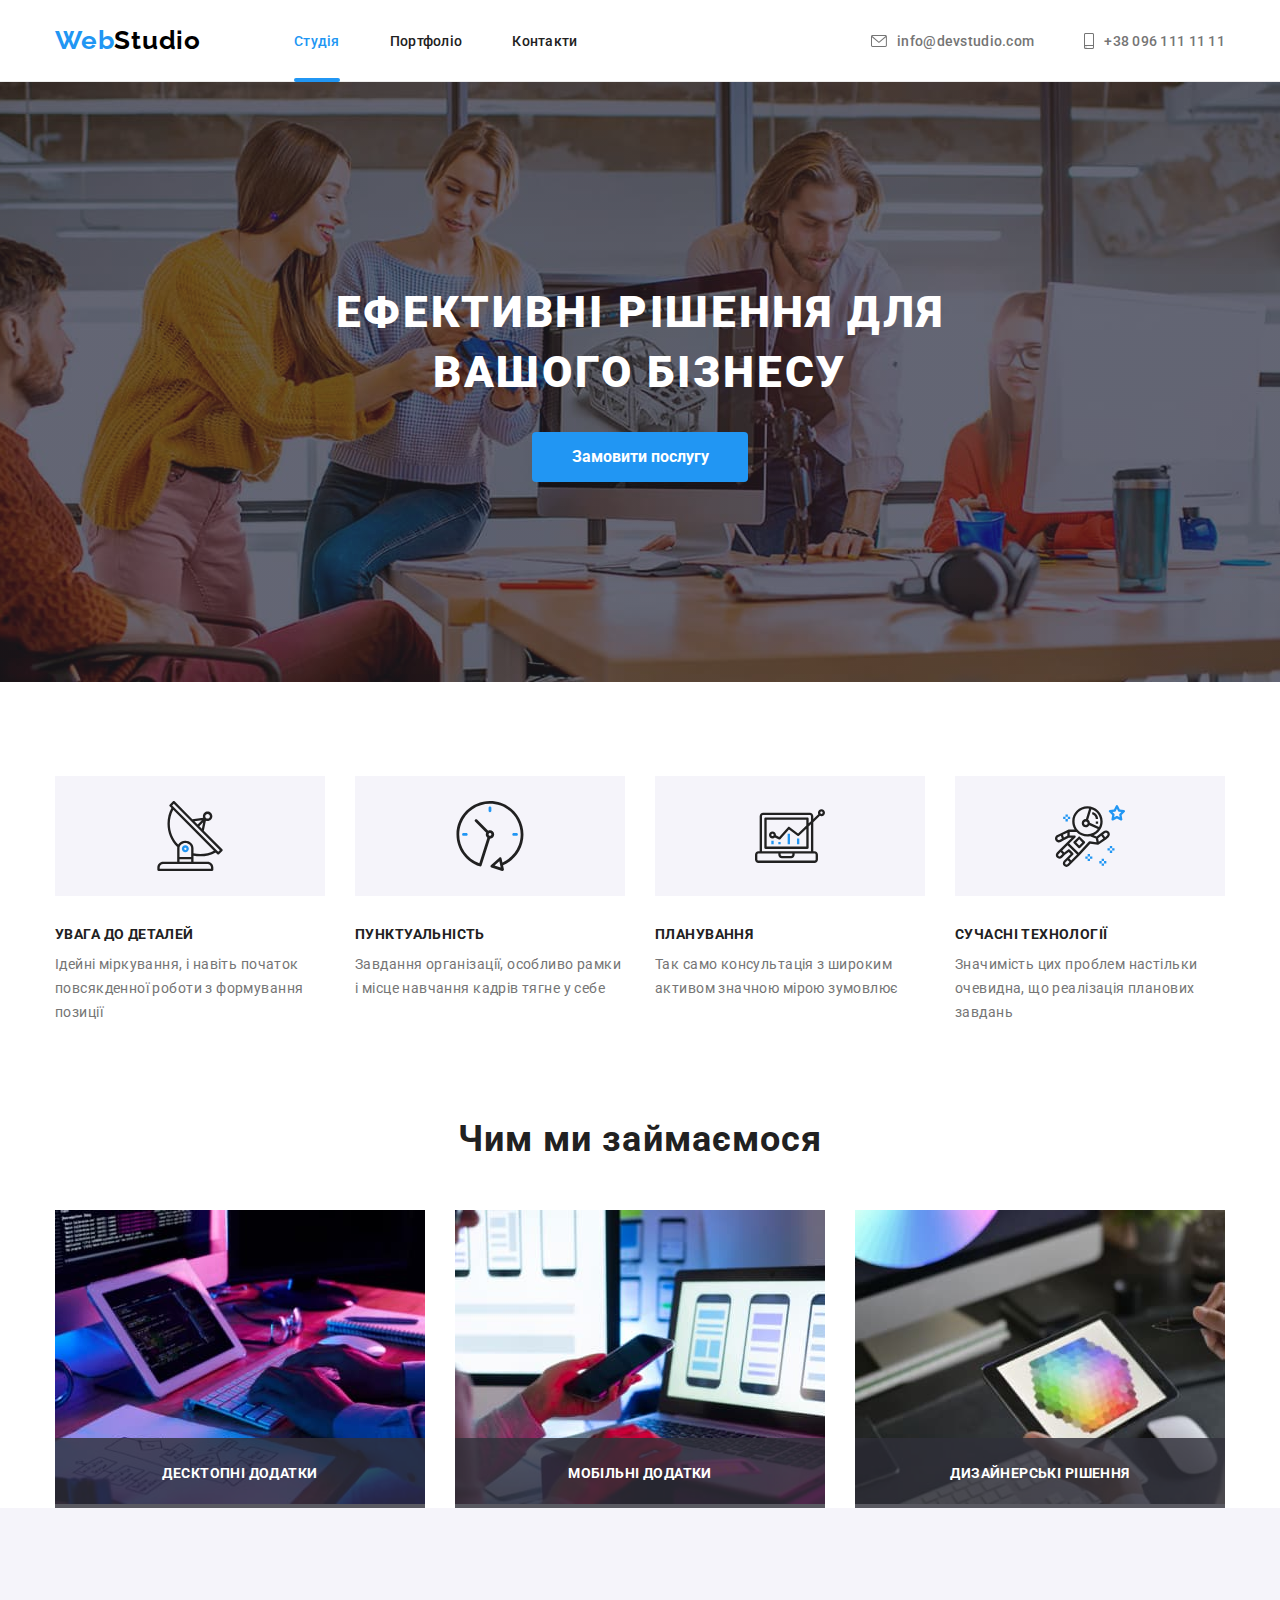
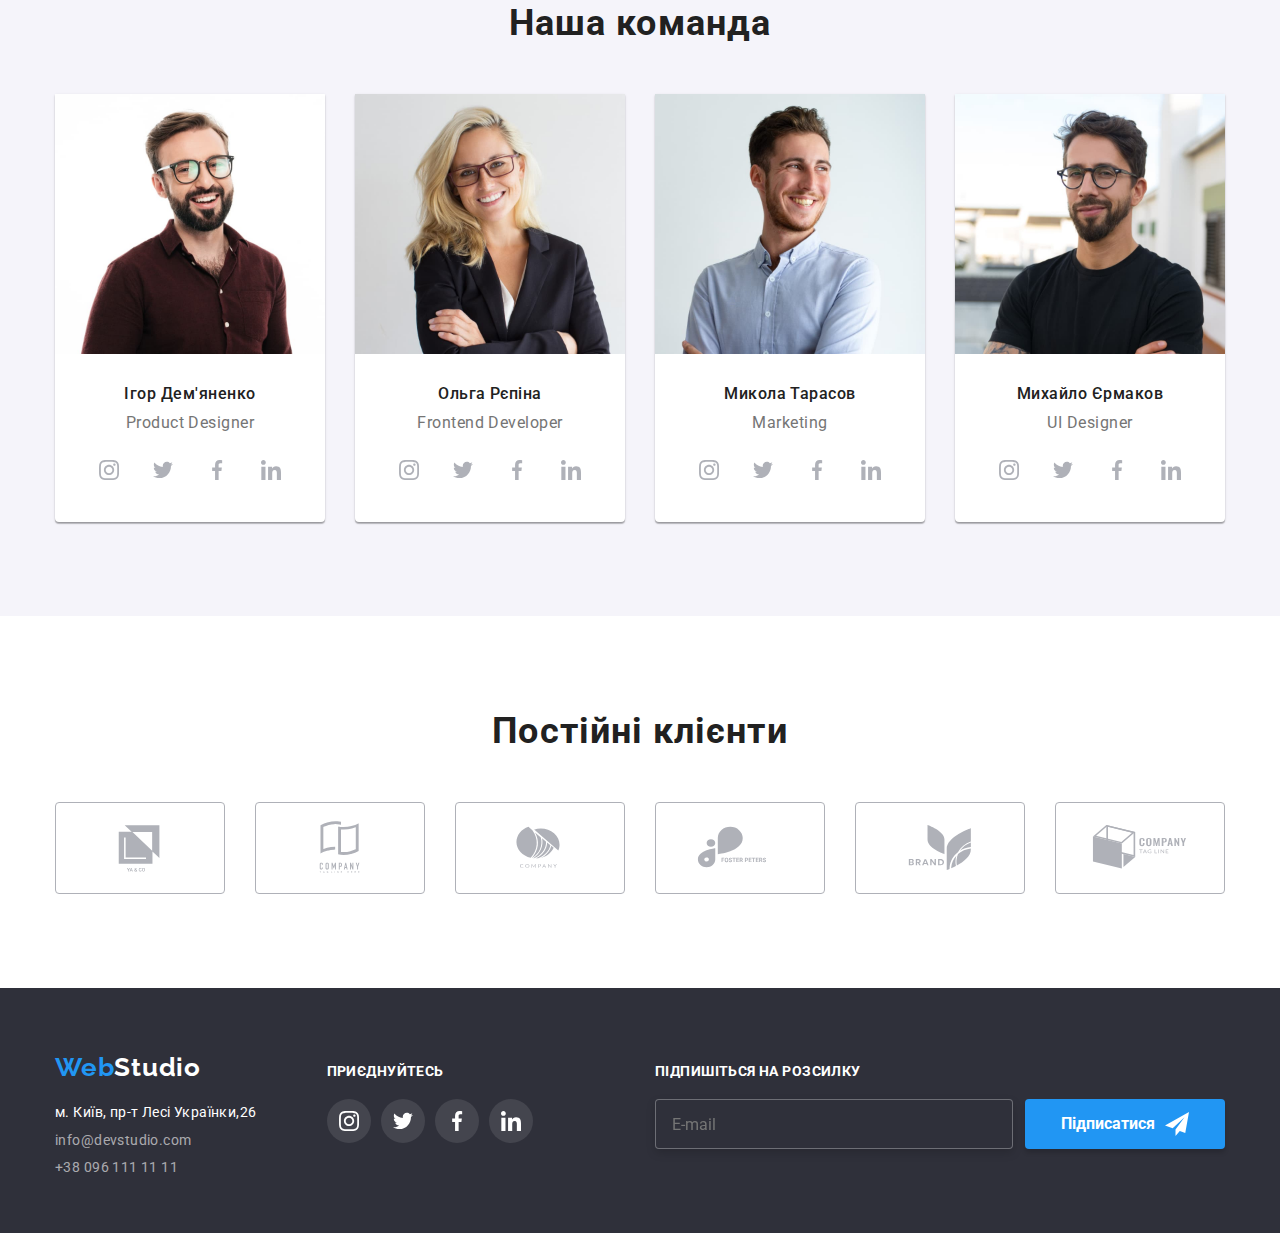
==== commit f02de014: "Готовий БЕМ" ====
--- a/index.html
+++ b/index.html
@@ -14,72 +14,67 @@
 <body>
     <!-- Шапка сайта-->
     <header class="header">
-
-    <div class="container contact">
-        
-    <nav class= "site-nav main-nav" >
-
-        <a class="logo" lang="en" href="/"> <span class="span-logo">Web</span>Studio</a>
-
-    <ul class="nav-list list" >
-        <li class="item">
-            <a class="nav-link current"  href="" >Студія</a> 
-             <!-- <div class="active-line">
-                
-            </div>   -->
-        </li>
-
-        <li class="item">
-            <a class="nav-link"  href="./portfolio.html">Портфоліо</a> 
-                    
-        </li>
-
-        <li class="item">
-            <a class="nav-link" href="">Контакти</a>  
-        </li>
-    </ul>
-    
-    </nav>
-     <ul class="contact-list list">
-        <li class="item">
-            <a class="contact-mail" href="mailto:info@devstudio.com" >
-                 <svg class="marginsvg"width="16" height="12">
-                <use href="./images/icons.svg#mail"></use>
-            </svg>
-        info@devstudio.com 
-        </a>
-        </li>
-
-        <li class="item">
-            <a class="contact-phone" href="tel:+380961111111" >
-                <svg class="marginsvg" width="10" height="16">
-                <use href="./images/icons.svg#phone"></use>
-            </svg>+38 096 111 11 11 
-            </a>  
-         </li>
-    </ul>
-    </div>
+    
+        <div class="container contact">
+    
+            <nav class="site-nav main-nav">
+    
+                <a class="logo" lang="en" href="/"> <span class="span-logo">Web</span>Studio</a>
+    
+                <ul class="nav-list list">
+                    <li class="item">
+                        <a class="nav-link current" href="">Студія</a>
+                    </li>
+    
+                    <li class="item">
+                        <a class="nav-link" href="./portfolio.html">Портфоліо</a>
+    
+                    </li>
+    
+                    <li class="item">
+                        <a class="nav-link" href="">Контакти</a>
+                    </li>
+                </ul>
+    
+            </nav>
+            <ul class="contact-list list">
+                <li class="item">
+                    <a class="contact-mail" href="mailto:info@devstudio.com">
+                        <svg class="marginsvg" width="16" height="12">
+                            <use href="./images/icons.svg#mail"></use>
+                        </svg>
+                        info@devstudio.com
+                    </a>
+                </li>
+    
+                <li class="item">
+                    <a class="contact-phone" href="tel:+380961111111">
+                        <svg class="marginsvg" width="10" height="16">
+                            <use href="./images/icons.svg#phone"></use>
+                        </svg>+38 096 111 11 11
+                    </a>
+                </li>
+            </ul>
+        </div>
     </header>
 
     <main>
         <!-- Герой -->
-
         <section class="hero">
 
-        <div class="container">
-
-         <h1 class="hero-title title-center">Ефективні рішення для вашого бізнесу</h1>
-            <button  class="button" type="button" data-modal-open>Замовити послугу</button>
+        <div class="container hero__container">
+
+         <h1 class="hero__title">Ефективні рішення для вашого бізнесу</h1>
+            <button  class="hero__button" type="button" data-modal-open>Замовити послугу</button>
 
         </div>
 
         </section>
 
         <!-- section1 -->
-
         <section class="section ">
 
-           <div class="container ">
+           <div class="container">
 
             <h2 class="visually-hidden">Наші особливості</h2>
             
@@ -135,29 +130,28 @@
         </section>
 
         <!-- section2 -->
-
         <section class="galery">
 
-            <div class="container">
-
-                <h2 class="section-title">Чим ми займаємося</h2>
-
-                <ul class="galery list">
-                <li class="item galery-item">
-                    <img class="picg" src="./images/picture3.jpg" alt="Людина набирає код" width="370">
-                    <div class="picture-discription">
-                        <h3 class="galery-pic-discription">Десктопні додатки</h3>
-                    </div>
-                </li>
-                    <li class="item galery-item">
-                        <img class="picg" src="./images/picture2.jpg" alt="Користувач збирається зчитати код" width="370">
-                    <div class="picture-discription">
-                        <h3 class="galery-pic-discription">Мобільні додатки</h3>
-                    </div>
-                </li>
-                    <li class="item galery-item"><img class="picg" src="./images/picture1.jpg" alt="Розробник обирає кольорову гаму" width="370">
-                    <div class="picture-discription">
-                        <h3 class="galery-pic-discription">Дизайнерські рішення</h3>
+            <div class="container galery__container">
+
+                <h2 class="galery__title">Чим ми займаємося</h2>
+
+                <ul class="galery__list list">
+                <li class="item galery__item">
+                    <img class="galery__pic" src="./images/picture3.jpg" alt="Людина набирає код" width="370">
+                    <div class="galery__discription">
+                        <h3 class="galery__pic-discription">Десктопні додатки</h3>
+                    </div>
+                </li>
+                    <li class="item galery__item">
+                        <img class="galery__pic" src="./images/picture2.jpg" alt="Користувач збирається зчитати код" width="370">
+                    <div class="galery__discription">
+                        <h3 class="galery__pic-discription">Мобільні додатки</h3>
+                    </div>
+                </li>
+                    <li class="item galery__item"><img class="picg" src="./images/picture1.jpg" alt="Розробник обирає кольорову гаму" width="370">
+                    <div class="galery__discription">
+                        <h3 class="galery__pic-discription">Дизайнерські рішення</h3>
                     </div>
                 </li>
               </ul>  
@@ -166,44 +160,44 @@
            
 
         <!-- section3 -->
-
-        <section class="our-team section">
-
-            <div class="container">
-
-                <h2 class="section-title team-title">Наша команда</h2>
-
-                <ul class="list team-flex">
-                    <li class="item flex-item">
-                    <img class="pic" src="./images/img.jpg" alt="Член команди" width="270">
-                    <div class="wrap">
-                    <h3 class="team-member">Ігор Дем'яненко</h3>
-                    <p class="position">Product Designer</p>
-                    <ul class="list icon-flex">
-                        <li class="item">
-                            <a  class="flexlink" href="https://www.instagram.com/">
-                            <svg class="icon">
+        <section class="team section team__section">
+
+            <div class="container team__container">
+
+                <h2 class="team__title">Наша команда</h2>
+
+                <ul class="list team__list">
+                    <li class="item team__item">
+                    <img class="team__pic" src="./images/img.jpg" alt="Член команди" width="270">
+                    <div class="team__wrap">
+                    <h3 class="team__member">Ігор Дем'яненко</h3>
+                    <p class="team__position">Product Designer</p>
+
+                    <ul class="list team-social">
+                        <li class="team-social__item">
+                            <a  class="team-social__link" href="https://www.instagram.com/">
+                            <svg class="team-social__icon">
                                 <use href="./images/icons.svg#instagram"></use>
                             </svg>
                             </a>
                         </li>
-                        <li class="item">
-                            <a class="flexlink" href="">
-                             <svg class="icon">
+                        <li class="team-social__item">
+                            <a class="team-social__link" href="">
+                             <svg class="team-social__icon">
                                 <use href="./images/icons.svg#twitter"></use>
                             </svg>
                             </a>
                         </li>
-                        <li class="item">
-                            <a class="flexlink" href="">
-                             <svg class="icon">
+                        <li class="team-social__item">
+                            <a class="team-social__link" href="">
+                             <svg class="team-social__icon">
                                 <use href="./images/icons.svg#facebook"></use>
                             </svg>
                             </a>
                         </li>
-                        <li class="item">
-                            <a class="flexlink"href="">
-                             <svg class="icon">
+                        <li class="team-social__item">
+                            <a class="team-social__link"href="">
+                             <svg class="team-social__icon">
                                 <use href="./images/icons.svg#linkedin"></use>
                             </svg>
                             </a>
@@ -212,262 +206,268 @@
                     </div>
                     </li>
 
-                    <li class="item flex-item">
-                    <img class="pic"  src="./images/img1.jpg" alt="Член команди" width="270">
-                    <div class="wrap">
-                    <h3 class="team-member">Ольга Рєпіна</h3>
-                    <p class="position">Frontend Developer</p>
-                    <ul class="list icon-flex">
-                        <li class="item">
-                            <a  class="flexlink" href="https://www.instagram.com/">
-                            <svg class="icon">
+                    <li class="item team__item">
+                    <img class="team__pic"  src="./images/img1.jpg" alt="Член команди" width="270">
+                    <div class="team__wrap">
+                    <h3 class="team__member">Ольга Рєпіна</h3>
+                    <p class="team__position">Frontend Developer</p>
+                <ul class="list team-social">
+                    <li class="team-social__item">
+                        <a class="team-social__link" href="https://www.instagram.com/">
+                            <svg class="team-social__icon">
                                 <use href="./images/icons.svg#instagram"></use>
                             </svg>
-                            </a>
-                        </li>
-                        <li class="item">
-                            <a class="flexlink" href="">
-                             <svg class="icon">
+                        </a>
+                    </li>
+                    <li class="team-social__item">
+                        <a class="team-social__link" href="">
+                            <svg class="team-social__icon">
                                 <use href="./images/icons.svg#twitter"></use>
                             </svg>
-                            </a>
-                        </li>
-                        <li class="item">
-                            <a class="flexlink" href="">
-                             <svg class="icon">
+                        </a>
+                    </li>
+                    <li class="team-social__item">
+                        <a class="team-social__link" href="">
+                            <svg class="team-social__icon">
                                 <use href="./images/icons.svg#facebook"></use>
                             </svg>
-                            </a>
-                        </li>
-                        <li class="item">
-                            <a class="flexlink"href="">
-                             <svg class="icon">
+                        </a>
+                    </li>
+                    <li class="team-social__item">
+                        <a class="team-social__link" href="">
+                            <svg class="team-social__icon">
                                 <use href="./images/icons.svg#linkedin"></use>
                             </svg>
+                        </a>
+                    </li>
+                </ul>
+                    </div>
+                    </li>
+
+                    <li class="item team__item">
+                    <img class="team__pic"  src="./images/img2.jpg" alt="Член команди" width="270">
+                    <div class="team__wrap">
+                    <h3 class="team__member">Микола Тарасов</h3>
+                    <p class="team__position">Marketing</p>
+                    <ul class="list team-social">
+                        <li class="team-social__item">
+                            <a class="team-social__link" href="https://www.instagram.com/">
+                                <svg class="team-social__icon">
+                                    <use href="./images/icons.svg#instagram"></use>
+                                </svg>
+                            </a>
+                        </li>
+                        <li class="team-social__item">
+                            <a class="team-social__link" href="">
+                                <svg class="team-social__icon">
+                                    <use href="./images/icons.svg#twitter"></use>
+                                </svg>
+                            </a>
+                        </li>
+                        <li class="team-social__item">
+                            <a class="team-social__link" href="">
+                                <svg class="team-social__icon">
+                                    <use href="./images/icons.svg#facebook"></use>
+                                </svg>
+                            </a>
+                        </li>
+                        <li class="team-social__item">
+                            <a class="team-social__link" href="">
+                                <svg class="team-social__icon">
+                                    <use href="./images/icons.svg#linkedin"></use>
+                                </svg>
                             </a>
                         </li>
                     </ul>
                     </div>
                     </li>
 
-                    <li class="item flex-item">
-                    <img class="pic"  src="./images/img2.jpg" alt="Член команди" width="270">
-                    <div class="wrap">
-                    <h3 class="team-member">Микола Тарасов</h3>
-                    <p class="position">Marketing</p>
-                    <ul class="list icon-flex">
-                        <li class="item">
-                            <a  class="flexlink" href="https://www.instagram.com/">
-                            <svg class="icon">
+                    <li class="item team__item">
+                    <img class="team__pic"  src="./images/img3.jpg" alt="Член команди" width="270">
+                    <div class="team__wrap">
+                    <h3 class="team__member">Михайло Єрмаков</h3>
+                    <p class="team__position">UI Designer</p>
+                <ul class="list team-social">
+                    <li class="team-social__item">
+                        <a class="team-social__link" href="https://www.instagram.com/">
+                            <svg class="team-social__icon">
                                 <use href="./images/icons.svg#instagram"></use>
                             </svg>
-                            </a>
-                        </li>
-                        <li class="item">
-                            <a class="flexlink" href="">
-                             <svg class="icon">
+                        </a>
+                    </li>
+                    <li class="team-social__item">
+                        <a class="team-social__link" href="">
+                            <svg class="team-social__icon">
                                 <use href="./images/icons.svg#twitter"></use>
                             </svg>
-                            </a>
-                        </li>
-                        <li class="item">
-                            <a class="flexlink" href="">
-                             <svg class="icon">
+                        </a>
+                    </li>
+                    <li class="team-social__item">
+                        <a class="team-social__link" href="">
+                            <svg class="team-social__icon">
                                 <use href="./images/icons.svg#facebook"></use>
                             </svg>
-                            </a>
-                        </li>
-                        <li class="item">
-                            <a class="flexlink"href="">
-                             <svg class="icon">
+                        </a>
+                    </li>
+                    <li class="team-social__item">
+                        <a class="team-social__link" href="">
+                            <svg class="team-social__icon">
                                 <use href="./images/icons.svg#linkedin"></use>
                             </svg>
-                            </a>
-                        </li>
-                    </ul>
-                    </div>
-                    </li>
-
-                    <li class="item flex-item">
-                    <img class="pic"  src="./images/img3.jpg" alt="Член команди" width="270">
-                    <div class="wrap">
-                    <h3 class="team-member">Михайло Єрмаков</h3>
-                    <p class="position">UI Designer</p>
-                    <ul class="list icon-flex">
-                        <li class="item">
-                            <a  class="flexlink" href="https://www.instagram.com/">
-                            <svg class="icon">
-                                <use href="./images/icons.svg#instagram"></use>
-                            </svg>
-                            </a>
-                        </li>
-                        <li class="item">
-                            <a class="flexlink" href="">
-                             <svg class="icon">
-                                <use href="./images/icons.svg#twitter"></use>
-                            </svg>
-                            </a>
-                        </li>
-                        <li class="item">
-                            <a class="flexlink" href="">
-                             <svg class="icon">
-                                <use href="./images/icons.svg#facebook"></use>
-                            </svg>
-                            </a>
-                        </li>
-                        <li class="item">
-                            <a class="flexlink"href="">
-                             <svg class="icon">
-                                <use href="./images/icons.svg#linkedin"></use>
-                            </svg>
-                            </a>
-                        </li>
-                    </ul>
-                    </div>
-                    </li>
-
+                        </a>
+                    </li>
                 </ul>
+                    </div>
+                    </li>
+
+                </ul>
             </div>
         </section>
 
         <!-- client section -->
-        <section class="section сlients">
-            <div class="container">
-            <h2 class="client-title">Постійні клієнти</h2>
-
-            <ul class="list client-icon">
-                <li>
-                     <a class="background-client">
-                <svg width="106" height="60">
+        <section class="section сlient">
+            <div class="container client__container">
+            <h2 class="client__title">Постійні клієнти</h2>
+
+            <ul class="list client__list">
+            <li>
+            <a class="client__link">
+                <svg class="client__icon">
                     <use href="./images/icons.svg#Logo"></use>
                 </svg>
 
             </a>
-                </li>
+            </li>
 
                 <li>
-                     <a class="background-client">
-                    <svg width="106" height="60" >
-                    <use href="./images/icons.svg#Logo2"></use>
-                </svg>
+                <a class="client__link">
+                    <svg class="client__icon">
+                        <use href="./images/icons.svg#Logo2"></use>
+                    </svg>
+                
                 </a>
 
             </li>
                 <li>
-                     <a class="background-client">
-                    <svg width="106" height="60">
+            <a class="client__link">
+                <svg class="client__icon">
                     <use href="./images/icons.svg#Logo3"></use>
                 </svg>
+            
+            </a>
+
+                </li>
+
+                <li>
+                <a class="client__link">
+                    <svg class="client__icon">
+                        <use href="./images/icons.svg#Logo4"></use>
+                    </svg>
+                
                 </a>
 
                 </li>
 
                 <li>
-                     <a class="background-client">
-                    <svg width="106" height="60">
-                    <use href="./images/icons.svg#Logo4"></use>
-                </svg>
+                <a class="client__link">
+                    <svg class="client__icon">
+                        <use href="./images/icons.svg#Logo5"></use>
+                    </svg>
+                
                 </a>
 
                 </li>
 
                 <li>
-                     <a class="background-client">
-                  <svg width="106" height="60">
-                    <use href="./images/icons.svg#Logo5"></use>
-                </svg>  
+                <a class="client__link">
+                    <svg class="client__icon">
+                        <use href="./images/icons.svg#Logo6"></use>
+                    </svg>
+                
                 </a>
 
                 </li>
 
-                <li>
-                <a class="background-client">
-                <svg width="106" height="60">
-                    <use href="./images/icons.svg#Logo6"></use>
-                </svg>
-                </a>
-
-                </li>
-
             </ul>
             </div>
         </section>
-
-        
     </main>
     
-<!-- Подвал сайта -->
-    <footer class="footer" >
-        
-    <div class="container footer-container">
-    <div>
-    <a class="footer-logo" lang="en" href="/"><span class="footer-span">Web</span>Studio </a>
-
-    <address>
-
-        <ul class="list footer-list">
-            <li class="item"><a class="address" href="https://goo.gl/maps/CPtrU1FHBa2aNyZL9" target="_blank" rel="noopener noreferrer">м. Київ, пр-т Лесі Українки,26</a></li>
-            <li class="item"><a class="footer-mail portfolio-mail" href="mailto:info@devstudio.com">info@devstudio.com </a></li>
-            <li class="item"><a class="footer-number portfolio-number" href="tel:+380961111111">+38 096 111 11 11</a></li>
-            
-        </ul>
-
-     </address>
-    </div>
-
-     <div class="social">
-        <p class="social-title">ПРИЄДНУЙТЕСЬ</p>
-        <ul class="list flex-footer-list">
+        <!-- Подвал сайта -->
+        <footer class="footer">
+
+            <div class="container footer-container">
+                <div>
+                    <a class="footer-logo" lang="en" href="/"><span class="footer-span">Web</span>Studio </a>
+
+                    <address>
+
+                        <ul class="list footer-list">
+                            <li class="item"><a class="address" href="https://goo.gl/maps/CPtrU1FHBa2aNyZL9" target="_blank"
+                                    rel="noopener noreferrer">м. Київ, пр-т Лесі Українки,26</a></li>
+                            <li class="item"><a class="footer-mail portfolio-mail"
+                                    href="mailto:info@devstudio.com">info@devstudio.com </a></li>
+                            <li class="item"><a class="footer-number portfolio-number" href="tel:+380961111111">+38 096 111 11
+                                    11</a></li>
+
+                        </ul>
+
+                    </address>
+                </div>
+
+                <div class="social">
+                    <p class="social-title">ПРИЄДНУЙТЕСЬ</p>
+                    <ul class="list flex-footer-list">
                         <li class="item">
-                            <a  class="social-link" href="https://www.instagram.com/">
-                            <svg class="icon footer-icon">
-                                <use href="./images/icons.svg#instagram"></use>
-                            </svg>
+                            <a class="social-link" href="https://www.instagram.com/">
+                                <svg class="icon footer-icon">
+                                    <use href="./images/icons.svg#instagram"></use>
+                                </svg>
                             </a>
                         </li>
                         <li class="item">
                             <a class="social-link" href="">
-                             <svg class="icon footer-icon">
-                                <use href="./images/icons.svg#twitter"></use>
-                            </svg>
+                                <svg class="icon footer-icon">
+                                    <use href="./images/icons.svg#twitter"></use>
+                                </svg>
                             </a>
                         </li>
                         <li class="item">
                             <a class="social-link" href="">
-                             <svg class="icon footer-icon">
-                                <use href="./images/icons.svg#facebook"></use>
-                            </svg>
+                                <svg class="icon footer-icon">
+                                    <use href="./images/icons.svg#facebook"></use>
+                                </svg>
                             </a>
                         </li>
                         <li class="item">
-                            <a class="social-link"href="">
-                             <svg class="icon footer-icon">
-                                <use href="./images/icons.svg#linkedin"></use>
-                            </svg>
+                            <a class="social-link" href="">
+                                <svg class="icon footer-icon">
+                                    <use href="./images/icons.svg#linkedin"></use>
+                                </svg>
                             </a>
                         </li>
                     </ul>
-             </div>
-
-            <form class="mailing-form">
-            <strong class="mailing-title">Підпишіться на розсилку</strong>
-
-            <div class="mailing">
-            <label for="mailing-mail"></label>
-            <input type="email" class="mailing-input"name="For-email" placeholder="E-mail" id="mailing-mail">
-            <button class="mailing-btn" type="submit">Підписатися
-                <svg class="mailing-icon">
-                    <use href="./images/icons.svg#icon-send"></use>
-                </svg>
-            </button>
-            </div>
-            
-        </form>
-    </div> 
-
-   
-
-    </footer>
+                </div>
+
+                <form class="mailing-form">
+                    <strong class="mailing-title">Підпишіться на розсилку</strong>
+
+                    <div class="mailing">
+                        <label for="mailing-mail"></label>
+                        <input type="email" class="mailing-input" name="For-email" placeholder="E-mail" id="mailing-mail">
+                        <button class="mailing-btn" type="submit">Підписатися
+                            <svg class="mailing-icon">
+                                <use href="./images/icons.svg#icon-send"></use>
+                            </svg>
+                        </button>
+                    </div>
+
+                </form>
+            </div>
+
+
+
+        </footer>
     
         <div data-modal class="backdrop is-hidden">
             <div class="modal">
--- a/css/styles.css
+++ b/css/styles.css
@@ -4,196 +4,213 @@
 /*  Основной цвет фона  #F5F5F5;*/
 /* Вторичный цвета фона #F5F4FA; */
 
-:root{
+:root {
   /* color */
---primary-text-color:#212121;
---secondary-text-color:#757575;
---accent-text-color:#2196F3;
---primary-bg-color:#F5F5F5;
---secondary-bg-color:#F5F4FA;
---light-color:#FFFFFF;
---hero-footer-bg-color:#2F303A;
---black-logo-color:#000000;
-
-/* font */
---main-font: 'Roboto', sans-serif;
---secondary-font: 'Raleway', sans-serif;
-/* animation */
---cubik--:cubic-bezier(0.4, 0, 0.2, 1);
---timing--:250ms;
-}
-body{
-  font-family: 'Roboto', sans-serif; 
-  background-color:var(--light-color);
+  --primary-text-color: #212121;
+  --secondary-text-color: #757575;
+  --accent-text-color: #2196F3;
+  --primary-bg-color: #F5F5F5;
+  --secondary-bg-color: #F5F4FA;
+  --light-color: #FFFFFF;
+  --hero-footer-bg-color: #2F303A;
+  --black-logo-color: #000000;
+
+  /* font */
+  --main-font: 'Roboto', sans-serif;
+  --secondary-font: 'Raleway', sans-serif;
+  /* animation */
+  --cubik--: cubic-bezier(0.4, 0, 0.2, 1);
+  --timing--: 250ms;
+}
+
+body {
+  font-family: 'Roboto', sans-serif;
+  background-color: var(--light-color);
   color: var(--secondary-text-color);
 }
 
-.list{
-list-style: none;
-margin-top: 0;
-margin-bottom: 0;
-padding-right:0;
-padding-left: 0;
-}
-.link{
+.list {
+  list-style: none;
+  margin-top: 0;
+  margin-bottom: 0;
+  padding-right: 0;
+  padding-left: 0;
+}
+
+.link {
   text-decoration: none;
 
 }
+
+.container {
+  width: 1200px;
+  padding-left: 15px;
+  padding-right: 15px;
+  margin: 0 auto;
+}
+
 /* header */
 
-.header{
-color:var(--light-color);
-border-bottom: 1px solid #ECECEC;
-}
+.header {
+  color: var(--light-color);
+  border-bottom: 1px solid #ECECEC;
+}
+
 .logo {
-  color:var(--black-logo-color);
+  color: var(--black-logo-color);
   font-family: var(--secondary-font);
-  text-decoration: none;  
-  font-weight:700;
+  text-decoration: none;
+  font-weight: 700;
   font-size: 26px;
-  line-height:calc(31 / 26);
+  line-height: calc(31 / 26);
   letter-spacing: 0.03em;
   padding-top: 25px;
   padding-bottom: 25px;
 }
-.span-logo{
-color:var(--accent-text-color); 
+
+.span-logo {
+  color: var(--accent-text-color);
 }
 
 /* site nav */
-.nav-list{
+.nav-list {
   display: flex;
   align-items: center;
   margin-left: 93px;
 }
 
-.nav-list .item:not(:last-child){
+.nav-list .item:not(:last-child) {
   margin-right: 50px;
 }
 
-.site-nav .nav-link{
-color: var(--primary-text-color);
-}
-
-.contact-list .item + .item{
+.site-nav .nav-link {
+  color: var(--primary-text-color);
+}
+
+.contact-list .item+.item {
   margin-left: 50px;
 }
-.contact-list .item:hover
-.contact-list .item:focus{
-fill:var(--accent-text-color);
-}
-
-
-.main-nav{
-  display: flex;
-}
-
-.nav-link{
-position: relative;
-text-decoration: none;
-font-weight: 500;
-font-size: 14px;
-line-height:calc(16 / 14);
-letter-spacing: 0.02em;
-
-display: block;
-
-padding-top: 32px;
-padding-bottom: 32px;
-
-transition: color var(--timing--) var(--cubik--);
+
+.contact-list .item:hover .contact-list .item:focus {
+  fill: var(--accent-text-color);
+}
+
+
+.main-nav {
+  display: flex;
+}
+
+.nav-link {
+  position: relative;
+  text-decoration: none;
+  font-weight: 500;
+  font-size: 14px;
+  line-height: calc(16 / 14);
+  letter-spacing: 0.02em;
+
+  display: block;
+
+  padding-top: 32px;
+  padding-bottom: 32px;
+
+  transition: color var(--timing--) var(--cubik--);
 }
 
 
 
 .site-nav .nav-link:hover,
-.site-nav .nav-link:focus{
-color:var(--accent-text-color);
+.site-nav .nav-link:focus {
+  color: var(--accent-text-color);
 }
 
 .site-nav .nav-link.current {
-  color:var(--accent-text-color);
-}
-
-.nav-list .nav-link.current::after{
-display: inline-block;
-position: absolute;
-content: "";
-width: 100%;
-height: 4px;
-left: 0;
-bottom:-1px;
-background-color: var(--accent-text-color);
-border-radius: 2px;
-}
-
-.contact-mail{
-    color:var(--secondary-text-color); 
-    text-decoration: none;
-    font-weight: 500;
-    font-size: 14px;
-    line-height: calc(16 / 14);
-    letter-spacing: 0.02em;
-
-    padding-top: 32px;
-    padding-bottom: 32px;
-    
-    display: flex;
-    align-items: center;
-
-    transition: color var(--timing--) var(--cubik--);
-    
-}
-.contact-phone{
-    color:var(--secondary-text-color);
-    text-decoration: none;
-    font-weight: 500;
-    font-size: 14px;
-    line-height: calc(16 / 14);
-    letter-spacing: 0.02em;
-
-    padding-top: 32px;
-    padding-bottom: 32px;
-    display: flex;
-
-    align-items: center;
-
-    transition: color var(--timing--) var(--cubik--);
-    
-}
-
-.nav-list{
+  color: var(--accent-text-color);
+}
+
+.nav-list .nav-link.current::after {
+  display: inline-block;
+  position: absolute;
+  content: "";
+  width: 100%;
+  height: 4px;
+  left: 0;
+  bottom: -1px;
+  background-color: var(--accent-text-color);
+  border-radius: 2px;
+}
+
+.contact-mail {
+  color: var(--secondary-text-color);
+  text-decoration: none;
+  font-weight: 500;
+  font-size: 14px;
+  line-height: calc(16 / 14);
+  letter-spacing: 0.02em;
+
+  padding-top: 32px;
+  padding-bottom: 32px;
+
+  display: flex;
+  align-items: center;
+
+  transition: color var(--timing--) var(--cubik--);
+
+}
+
+.contact-phone {
+  color: var(--secondary-text-color);
+  text-decoration: none;
+  font-weight: 500;
+  font-size: 14px;
+  line-height: calc(16 / 14);
+  letter-spacing: 0.02em;
+
+  padding-top: 32px;
+  padding-bottom: 32px;
+  display: flex;
+
+  align-items: center;
+
+  transition: color var(--timing--) var(--cubik--);
+
+}
+
+.nav-list {
   padding-left: 0;
 }
+
 .contact-mail:hover,
-.contact-phone:hover{
-color:var(--accent-text-color);
+.contact-phone:hover {
+  color: var(--accent-text-color);
 }
 
 .contact-mail:focus,
-.contact-phone:focus{
+.contact-phone:focus {
   color: var(--accent-text-color);
 }
-.marginsvg{
-  fill:currentColor;
+
+.marginsvg {
+  fill: currentColor;
   margin-right: 10px;
 }
 
-.contact-list{
-display: flex;
-justify-content: flex-end;
-align-items: flex-start;
-margin-left: auto;
-fill:var(--secondary-text-color);
-}
-
-.contact{
-display: flex;
-}
+.contact-list {
+  display: flex;
+  justify-content: flex-end;
+  align-items: flex-start;
+  margin-left: auto;
+  fill: var(--secondary-text-color);
+}
+
+.contact {
+  display: flex;
+}
+
+
 
 /* hero */
-.hero{
-  background-color:var(--hero-footer-bg-color);
+.hero {
+  background-color: var(--hero-footer-bg-color);
   padding-top: 200px;
   padding-bottom: 200px;
 
@@ -202,169 +219,150 @@
   margin-left: auto;
   margin-right: auto;
 
-  background:linear-gradient(
-    rgba(47, 48, 58, 0.4),
-    rgba(47, 48, 58, 0.4)
-  ),url(../images/heropic.jpg);
+  background: linear-gradient(rgba(47, 48, 58, 0.4),
+      rgba(47, 48, 58, 0.4)), url(../images/heropic.jpg);
 
   background-repeat: no-repeat;
   background-position: center;
   background-size: cover;
 }
 
-.hero-title{
-color: var(--light-color);
-font-family:inherit;
-font-weight: 900;
-font-size: 44px;
-line-height:calc(60 / 44);
-text-align: center;
-letter-spacing: 0.06em;
-text-transform: uppercase;
-margin: auto;
-margin-bottom: 30px;
-}
-.title-center{
-width:696px;
-}
-
-.button{
-cursor: pointer;
-color:var(--light-color);
-background-color: var(--accent-text-color);
-font-weight: 700;
-font-size: 16px;
-line-height:calc(30 / 16);
-
-display:block;
-width: 216px;
-margin: auto;
-padding: 10px 32px;
-align-items:center;
-text-align:center;
-
-border:transparent;
-border-radius: 4px;
-
-transition: background-color var(--timing--) var(--cubik--);
-}
-
-.button:hover,
-.button:focus{
-  background-color:#188CE8;
+.hero__title {
+  color: var(--light-color);
+  font-family: inherit;
+  font-weight: 900;
+  font-size: 44px;
+  line-height: calc(60 / 44);
+  text-align: center;
+  letter-spacing: 0.06em;
+  text-transform: uppercase;
+
+  width: 696px;
+  margin: auto;
+  margin-bottom: 30px;
+}
+
+
+.hero__button {
+  cursor: pointer;
+  color: var(--light-color);
+  background-color: var(--accent-text-color);
+  font-weight: 700;
+  font-size: 16px;
+  line-height: calc(30 / 16);
+
+  display: block;
+  width: 216px;
+  margin: auto;
+  padding: 10px 32px;
+  align-items: center;
+  text-align: center;
+
+  border: transparent;
+  border-radius: 4px;
+
+  transition: background-color var(--timing--) var(--cubik--);
+}
+
+.hero__button:hover,
+.hero__button:focus {
+  background-color: #188CE8;
 }
 
 /* section1 */
-.section{
+.section {
   padding-top: 94px;
   padding-bottom: 94px;
 }
-.container{
-  width:1200px;
-  padding-left:15px;
-  padding-right:15px;
-  margin: 0 auto;
-}
-
-.features{
+
+
+.features {
   display: flex;
   padding-left: 0;
-  
-}
-.features .item{
- width: 270px;
-}
-.features .item + .item{
- margin-left: 30px;
-}
-.background-icon{
-display: flex;
-align-items: center;
-justify-content: center;
-
-background: var(--secondary-bg-color);
-
-height: 120px;
-
-margin-bottom: 30px;
-}
-
-
-.section-title{
-color: var(--primary-text-color);
-font-weight: 700;
-font-size: 36px;
-line-height: calc(42 / 36);
-letter-spacing: 0.03em;
-margin-top: 0;
-margin-bottom:50px;
-text-align: center;
-}
-
-.visually-hidden{
-position: absolute;
-white-space: nowrap;
-width: 1px;
-height: 1px;
-overflow: hidden;
-border: 0;
-padding: 0;
-clip: rect(0 0 0 0);
-clip-path: inset(50%);
-margin: -1px;
-}
-
-
-.features-title{
-color: var(--primary-text-color);
-font-weight:700;
-font-size: 14px;
-line-height:calc(16 / 14);
-letter-spacing: 0.03em;
-text-transform: uppercase;
-margin-top: 0;
-margin-bottom: 10px;
-
-}
-
-.features-content{
-font-weight: 400;
-font-size: 14px;
-line-height:calc(24 / 14);
-letter-spacing: 0.03em;
-margin: 0;
-}
+}
+
+.features .item {
+  width: 270px;
+}
+
+.features .item+.item {
+  margin-left: 30px;
+}
+
+.background-icon {
+  display: flex;
+  align-items: center;
+  justify-content: center;
+
+  background: var(--secondary-bg-color);
+
+  height: 120px;
+
+  margin-bottom: 30px;
+}
+
+
+.galery__title {
+  color: var(--primary-text-color);
+  font-weight: 700;
+  font-size: 36px;
+  line-height: calc(42 / 36);
+  letter-spacing: 0.03em;
+  margin-top: 0;
+  margin-bottom: 50px;
+  text-align: center;
+}
+
+.visually-hidden {
+  position: absolute;
+  white-space: nowrap;
+  width: 1px;
+  height: 1px;
+  overflow: hidden;
+  border: 0;
+  padding: 0;
+  clip: rect(0 0 0 0);
+  clip-path: inset(50%);
+  margin: -1px;
+}
+
+
+.features-title {
+  color: var(--primary-text-color);
+  font-weight: 700;
+  font-size: 14px;
+  line-height: calc(16 / 14);
+  letter-spacing: 0.03em;
+  text-transform: uppercase;
+  margin-top: 0;
+  margin-bottom: 10px;
+
+}
+
+.features-content {
+  font-weight: 400;
+  font-size: 14px;
+  line-height: calc(24 / 14);
+  letter-spacing: 0.03em;
+  margin: 0;
+}
+
 /* section2 */
-.galery{
+.galery__list {
   display: flex;
   gap: 30px;
 }
 
-.picg{
+.galery__pic {
   display: block;
   max-width: 100%;
 }
 
-.galery-item{
+.galery__item {
   position: relative;
 }
-.picture-discription{
-  position: absolute;
-
-  bottom: 0;
-  left: 0;
-
-  width: 100%;
-  height: 70px;
-
-  display: flex;
-  justify-content: center;
-  align-items: center;
-
-  background-color:rgba(47, 48, 58, 0.8);
-}
-
-.galery-pic-discription{
+
+.galery__pic-discription {
   margin: 0;
   color: var(--light-color);
   font-weight: 700;
@@ -375,60 +373,94 @@
   text-transform: uppercase;
 }
 
+.galery__discription {
+  position: absolute;
+
+  bottom: 0;
+  left: 0;
+
+  width: 100%;
+  height: 70px;
+
+  display: flex;
+  justify-content: center;
+  align-items: center;
+
+  background-color: rgba(47, 48, 58, 0.8);
+}
+
+
+
 /* section3 */
-.our-team {
+.team {
   background-color: var(--secondary-bg-color);
   display: block;
 }
-.team-flex{
-  display: flex;
-}
-
-.team-flex .flex-item{
-background-color: var(--light-color);
-box-shadow: 0px 1px 3px rgba(0, 0, 0, 0.12), 0px 1px 1px rgba(0, 0, 0, 0.14), 0px 2px 1px rgba(0, 0, 0, 0.2);
-border-radius: 0px 0px 4px 4px;
-}
-
-.team-flex .flex-item:not(:last-child){
+
+.team__title {
+  color: var(--primary-text-color);
+  font-weight: 700;
+  font-size: 36px;
+  line-height: calc(42 / 36);
+  letter-spacing: 0.03em;
+  margin-top: 0;
+  margin-bottom: 50px;
+  text-align: center;
+}
+
+.team__list {
+  display: flex;
+}
+
+.team__list .team__item {
+  background-color: var(--light-color);
+  box-shadow: 0px 1px 3px rgba(0, 0, 0, 0.12), 0px 1px 1px rgba(0, 0, 0, 0.14), 0px 2px 1px rgba(0, 0, 0, 0.2);
+  border-radius: 0px 0px 4px 4px;
+}
+
+.team .team__item:not(:last-child) {
   margin-right: 30px;
 }
-.wrap{
-padding-top: 30px;
-padding-bottom: 30px;
-}
-.team-member{
-color: var(--primary-text-color);
-font-weight: 500;
-font-size: 16px;
-line-height:calc(19 / 16);
-text-align: center;
-letter-spacing: 0.03em;
-margin-top: 0;
-margin-bottom: 10px;
-}
-.pic{
+
+.team__wrap {
+  padding-top: 30px;
+  padding-bottom: 30px;
+}
+
+.team__member {
+  color: var(--primary-text-color);
+  font-weight: 500;
+  font-size: 16px;
+  line-height: calc(19 / 16);
+  text-align: center;
+  letter-spacing: 0.03em;
+  margin-top: 0;
+  margin-bottom: 10px;
+}
+
+.team__pic {
   display: block;
   max-width: 100%;
 }
 
-.position{
-font-weight: 400;
-font-size: 16px;
-line-height:calc(19 / 16);
-text-align: center;
-letter-spacing: 0.03em;
-margin: 0;
-margin-bottom: 16px;
-}
-.icon-flex{
+.team__position {
+  font-weight: 400;
+  font-size: 16px;
+  line-height: calc(19 / 16);
+  text-align: center;
+  letter-spacing: 0.03em;
+  margin: 0;
+  margin-bottom: 16px;
+}
+
+.team-social {
   display: flex;
   align-items: center;
   justify-content: center;
   gap: 10px;
 }
 
-.flexlink{
+.team-social__link {
   display: flex;
   align-items: center;
   justify-content: center;
@@ -441,74 +473,79 @@
   background-color: var(--light-color);
 
   transition: color var(--timing--) var(--cubik--),
-  background-color var(--timing--) var(--cubik--);
-}
-
-.flexlink:hover{
-color: #FFFFFF;
-background-color: var(--accent-text-color);
-}
-
-.flexlink:focus{
-color: #FFFFFF;
-background-color: var(--accent-text-color);
-}
-
-.icon{
+    background-color var(--timing--) var(--cubik--);
+}
+
+.team-social__link:hover {
+  color: #FFFFFF;
+  background-color: var(--accent-text-color);
+}
+
+.team-social__link:focus {
+  color: #FFFFFF;
+  background-color: var(--accent-text-color);
+}
+
+.team-social__icon {
   width: 20px;
   height: 20px;
-  fill :currentColor;
+  fill: currentColor;
 }
 
 
 /* client section */
-.client-title{
-color: var(--primary-text-color);
-font-weight: 700;
-font-size: 36px;
-line-height: calc(42 / 36);
-letter-spacing: 0.03em;
-margin-top: 0;
-margin-bottom: 50px;
-text-align: center;
-}
-
-.background-client{
-display: flex;
-align-items: center;
-justify-content: center;
-background-color: var(--light-color);
-width: 170px;
-height: 92px;
-fill: #AFB1B8;
-border: 1px solid #AFB1B8;
-border-radius: 4px;
-
-transition: fill var(--timing--) var(--cubik--);
-}
-
-.background-client:hover{
-fill: var(--accent-text-color);
-border: 1px solid rgba(33, 150, 243, 1);
-}
-
-.background-client:focus{
-fill: var(--accent-text-color);
-border: 1px solid rgba(33, 150, 243, 1);
-}
-
-.client-icon{
+.client__title {
+  color: var(--primary-text-color);
+  font-weight: 700;
+  font-size: 36px;
+  line-height: calc(42 / 36);
+  letter-spacing: 0.03em;
+  margin-top: 0;
+  margin-bottom: 50px;
+  text-align: center;
+}
+
+.client__link {
+  display: flex;
+  align-items: center;
+  justify-content: center;
+  background-color: var(--light-color);
+  width: 170px;
+  height: 92px;
+  fill: #AFB1B8;
+  border: 1px solid #AFB1B8;
+  border-radius: 4px;
+
+  transition: fill var(--timing--) var(--cubik--);
+}
+
+.client__link:hover {
+  fill: var(--accent-text-color);
+  border: 1px solid rgba(33, 150, 243, 1);
+}
+
+.client__link:focus {
+  fill: var(--accent-text-color);
+  border: 1px solid rgba(33, 150, 243, 1);
+}
+
+.client__list {
   display: flex;
   align-items: center;
   justify-content: center;
   gap: 30px;
 }
 
+.client__icon {
+ width: 106px;
+ height: 60px;
+}
+
 
 
 /* modal */
 
-.backdrop{
+.backdrop {
   position: fixed;
   top: 0;
   left: 0;
@@ -520,16 +557,18 @@
   transition: opacity var(--timing--) var(--cubik--);
 
 }
-.backdrop.is-hidden{
+
+.backdrop.is-hidden {
   opacity: 0;
   pointer-events: none;
-  visibility:hidden;
-}
-.backdrop.is-hidden .modal{
+  visibility: hidden;
+}
+
+.backdrop.is-hidden .modal {
   transform: scale(0.5);
 }
 
-.modal{
+.modal {
   width: 528px;
   padding: 40px;
 
@@ -538,14 +577,14 @@
   top: 50%;
   transform: translate(-50%, -50%) scale(1);
 
-  background-color:var(--light-color);
+  background-color: var(--light-color);
   box-shadow: 0px 1px 3px rgba(0, 0, 0, 0.12), 0px 1px 1px rgba(0, 0, 0, 0.14), 0px 2px 1px rgba(0, 0, 0, 0.2);
   border-radius: 4px;
   transition: transform var(--timing--) var(--cubik--);
-  
-}
-
-.modaloff{
+
+}
+
+.modaloff {
   position: absolute;
   top: 8px;
   right: 8px;
@@ -568,20 +607,21 @@
 
 }
 
-.modaloff:hover{
+.modaloff:hover {
   fill: var(--accent-text-color);
 }
 
-.modal-icon{
+.modal-icon {
   width: 18px;
   height: 18px;
 }
-.application-form{
-  display: block;
-}
-
-
-.form-title{
+
+.application-form {
+  display: block;
+}
+
+
+.form-title {
   display: block;
   text-align: center;
 
@@ -594,12 +634,14 @@
 
   margin-bottom: 12px;
 }
+
 .form-group {
   position: relative;
   display: flex;
   flex-direction: column;
   margin-bottom: 10px;
 }
+
 .form-group-lable {
   margin-bottom: 4px;
   color: var(--secondary-text-color);
@@ -619,11 +661,11 @@
 }
 
 .form-group-input:hover,
-.form-group-input:focus{
+.form-group-input:focus {
   border-color: var(--accent-text-color);
 }
 
-.form-group-textarea{
+.form-group-textarea {
   height: 120px;
   border: 1px solid rgba(33, 33, 33, 0.2);
   border-radius: 4px;
@@ -633,12 +675,13 @@
 
   resize: none;
 }
-.form-group-textarea:hover{
+
+.form-group-textarea:hover {
   border-color: var(--accent-text-color);
 }
 
-.form-group:hover .form-group-icon{
- fill: var(--accent-text-color);
+.form-group:hover .form-group-icon {
+  fill: var(--accent-text-color);
 }
 
 .form-group-icon {
@@ -650,26 +693,26 @@
 
 }
 
-textarea::placeholder-shown { 
+textarea::placeholder-shown {
   color: rgba(117, 117, 117, 0.502);
   padding-top: 12px;
   padding-left: 16px;
 }
 
-.form-terms{
-  display: block;
-}
-
-.form-terms-label{
+.form-terms {
+  display: block;
+}
+
+.form-terms-label {
   margin-bottom: 4px;
   color: var(--secondary-text-color);
 }
 
-.form-terms-info{
-display: inline-block;
-color: var(--secondary-text-color);
-margin-bottom: 30px;
-user-select: none;
+.form-terms-info {
+  display: inline-block;
+  color: var(--secondary-text-color);
+  margin-bottom: 30px;
+  user-select: none;
 
 }
 
@@ -680,15 +723,15 @@
 }
 
 .icon-unchecked {
- opacity: 1;
- transition: opacity var(--timing--) var(--cubik--);
-}
-
-.form-terms-input:checked + .form-terms-icons .icon-checked{
   opacity: 1;
-}
-
-.icon-checked{
+  transition: opacity var(--timing--) var(--cubik--);
+}
+
+.form-terms-input:checked+.form-terms-icons .icon-checked {
+  opacity: 1;
+}
+
+.icon-checked {
   opacity: 0;
   transition: opacity var(--timing--) var(--cubik--);
 }
@@ -696,344 +739,134 @@
 
 
 
-.form-terms-link{
-color: var(--accent-text-color);
-}
-
-.form-btn{
+.form-terms-link {
+  color: var(--accent-text-color);
+}
+
+.form-btn {
   cursor: pointer;
   color: var(--light-color);
   background-color: var(--accent-text-color);
   font-weight: 700;
   font-size: 16px;
   line-height: calc(30 / 16);
-  
+
   display: block;
   width: 200px;
   margin: auto;
   padding: 10px 32px;
   align-items: center;
   text-align: center;
-  
+
   box-shadow: 0px 4px 4px rgba(0, 0, 0, 0.15);
   border: transparent;
   border-radius: 4px;
 
   transition: background-color var(--timing--) var(--cubik--),
-  box-shadow var(--timing--) var(--cubik--);
+    box-shadow var(--timing--) var(--cubik--);
 }
 
 .form-btn:hover,
-.form-btn:focus{
-   background-color:#188CE8;
-}
+.form-btn:focus {
+  background-color: #188CE8;
+}
+
 /* footer */
 .footer {
-background-color:var(--hero-footer-bg-color);
-padding-top: 64px;
-padding-bottom: 56px;
-}
-
-.footer-logo{
-  color:var(--light-color);
+  background-color: var(--hero-footer-bg-color);
+  padding-top: 64px;
+  padding-bottom: 56px;
+}
+
+.footer-logo {
+  color: var(--light-color);
   font-family: var(--secondary-font);
-  text-decoration: none;  
-  font-weight:700;
+  text-decoration: none;
+  font-weight: 700;
   font-size: 26px;
-  line-height:calc(31 / 26);
+  line-height: calc(31 / 26);
   letter-spacing: 0.03em;
   display: inline-block;
   margin-bottom: 20px;
 }
 
-.footer-span{
-  color:var(--accent-text-color);
-}
-
-.address{
-color: var(--light-color);
-font-style: normal;
-font-size: 14px;
-text-decoration: none;
-letter-spacing: 0.03em;
-display: inline-block;
-
-transition: color var(--timing--) var(--cubik--);
+.footer-span {
+  color: var(--accent-text-color);
+}
+
+.address {
+  color: var(--light-color);
+  font-style: normal;
+  font-size: 14px;
+  text-decoration: none;
+  letter-spacing: 0.03em;
+  display: inline-block;
+
+  transition: color var(--timing--) var(--cubik--);
 }
 
 .address:hover,
-.address:focus{
-  color:var(--accent-text-color);
-}
-
-.footer-mail,.footer-number{
-color:rgba(255, 255, 255, 0.6);
-font-style: normal;
-font-size:14px;
-letter-spacing: 0.03em;
-text-decoration: none;
-display: inline-block;
-transition: color var(--timing--) var(--cubik--);
-}
-
-.footer-list .item:not(:last-child){
+.address:focus {
+  color: var(--accent-text-color);
+}
+
+.footer-mail,
+.footer-number {
+  color: rgba(255, 255, 255, 0.6);
+  font-style: normal;
+  font-size: 14px;
+  letter-spacing: 0.03em;
+  text-decoration: none;
+  display: inline-block;
+  transition: color var(--timing--) var(--cubik--);
+}
+
+.footer-list .item:not(:last-child) {
   margin-bottom: 9px;
 }
 
 
 .footer-number:hover,
-.footer-number:focus{
-  color:var(--accent-text-color);
+.footer-number:focus {
+  color: var(--accent-text-color);
 }
 
 .footer-mail:hover,
-.footer-mail:focus{
-  color:var(--accent-text-color);
-}
-.contact{
-  align-items: center;
-}
-
-
-
-
-/* portfolio */
-
-/* section */
-
-.portfolio-button{
-cursor: pointer;
-color: var(--primary-text-color);
-background-color:var(--secondary-bg-color);
-font-family: inherit;
-font-weight: 500;
-font-size: 16px;
-line-height:calc(26 / 16);
-letter-spacing: 0.03em;
-
-display:block;
-padding: 6px 22px;
-text-align:center;
-border:transparent;
-border-radius: 4px;
-
-transition: color var(--timing--) var(--cubik--),
-background-color var(--timing--) var(--cubik--),
-color var(--timing--) var(--cubik--),
-box-shadow var(--timing--) var(--cubik--);
-
-
-}
-
-.portfolio-button :nth-child(1){
-  width: 73px;
-  margin-right: 8px;
-  padding:6px 25px;
-}
-
-.portfolio-button:nth-child(2){
-width: 125px;
-}
-
-.portfolio-button :nth-child(3){
-  width: 112px;
-}
-.portfolio-button:nth-child(4){
-width: 103px;
-}
-.portfolio-button :nth-child(5){
-  width: 130px;
-}
-
-.portfolio-button:hover,
-.portfolio-button:focus{
-  background-color:var(--accent-text-color);
-
-  color:var(--light-color);
-  box-shadow: 0px 4px 4px 0px rgba(0, 0, 0, 0.25);
-}
-
-
-
-.flex-portfolio-button{
-  display: flex;
-  justify-content: center;
-  margin-bottom: 50px;
-}
-
-
-
-.partfolio-img{
-display: block;
-margin-top: 0;
-max-width: 100%;
-}
-
-
-
-.portfolio-title{
-color:var(--primary-text-color);
-font-weight: 700;
-font-size: 18px;
-line-height:calc(36 / 18);
-letter-spacing: 0.06em;
-
-margin-top: 0;
-margin-bottom: 4px;
-}
-
-.portfolio-content{
-color: var(--secondary-text-color);
-
-font-size: 16px;
-line-height:calc(30 / 16);
-letter-spacing: 0.03em;
-
-margin-top: 0;
-margin-bottom: 0;
-}
-
-.overlay{
-  overflow: hidden;
-  position: relative;
-}
-
-.hoverinfo{
-  position: absolute;
-  top:0;
-  left: 0;
-
-  width: 100%;
-  height: 100%;
-
-  padding-left: 24px;
-  padding-right: 24px;
-
-  display: flex;
-  justify-content: center;
-  align-items: center;
-
-  background-color: rgba(33, 150, 243, 0.9);
-  
-  color: var(--light-color);
-  font-weight: 400;
-  font-size: 18px;
-  line-height: 28px;
-  letter-spacing: 0.03em;
-
-  transform: translateY(101%);
-
-  transition-property: transform, opacity;
-  transition-duration: 250ms;
-  transition-timing-function: cubic-bezier(0.4, 0, 0.2, 1);
-
-  
-  /* transition: color var(--timing--) var(--cubik--),
-  opacity var(--timing--) var(--cubik--);
-  
-  ОСЬ ТАКИЙ ВАРІАНТ ЧОМУСЬ НЕ ПРАЦЮЄ */
-  
-  opacity: 0;
-}
-
-.hoverinfo .info{
-  position: absolute;
-  padding-left: 24px;
-  padding-right: 24px;
-}
-
-.portfolio-link:hover .hoverinfo{
-transform: translateY(0);
-opacity: 1;
-
-}
-
-.flex-container{
-width: 1200px;
-padding-right: 15px;
-padding-left:  15px;
-margin-left: auto;
-margin-right: auto;
-}
-
-.flex-card{
-display: flex;
-flex-wrap: wrap;
-gap: 30px;
-}
-
-.flex-card .item{
-width: calc((100% - 60px) / 3);
-margin-bottom: 0;
-}
-
-.portfolio-link{
-  display: block;
-  transition: box-shadow var(--timing--) var(--cubik--);
-}
-
-.portfolio-link:hover,
-.portfolio-link:focus{
-box-shadow: 0px 1px 1px rgba(0, 0, 0, 0.12), 0px 4px 4px rgba(0, 0, 0, 0.06), 1px 4px 6px rgba(0, 0, 0, 0.16); 
-
-}
-
-.flex-card .item:nth-child(3n){
-margin-right: 0;
-}
-/* .flex-portfolio-button .item{
-margin-right: 8px;
-padding: 6px 22px;
-} */
-.flex-portfolio-button .item:last-child{
-margin-right: 0;
-}
-.description{
-  padding-top: 20px;
-  padding-bottom: 20px;
-  padding-right: 24px;
-  padding-left: 24px;
-
-  border-right-width: 1px;
-  border-right-style: solid;
-  border-right-color:#EEEEEE;
-
-  
-  border-bottom-width: 1px;
-  border-bottom-style: solid;
-  border-bottom-color: #EEEEEE;
-
-  
-  border-left-width: 1px;
-  border-left-style: solid;
-  border-left-color: #EEEEEE;
-
-}
-.footer-container{
+.footer-mail:focus {
+  color: var(--accent-text-color);
+}
+
+.contact {
+  align-items: center;
+}
+
+.footer-container {
   display: flex;
   align-items: baseline;
 }
-.social{
+
+.social {
   display: flex;
   flex-direction: column;
   margin-left: 70px;
 }
-.social-title{
-color:rgba(255, 255, 255, 1);
-font-weight: 700;
-font-size: 14px;
-line-height:calc(16 / 14);
-letter-spacing: 0.03em;
-margin-top: 0;
-margin-bottom: 20px;
-}
-
-.flex-footer-list{
+
+.social-title {
+  color: rgba(255, 255, 255, 1);
+  font-weight: 700;
+  font-size: 14px;
+  line-height: calc(16 / 14);
+  letter-spacing: 0.03em;
+  margin-top: 0;
+  margin-bottom: 20px;
+}
+
+.flex-footer-list {
   display: flex;
   gap: 10px;
 }
 
-.social-link{
+.social-link {
   display: flex;
   align-items: center;
   justify-content: center;
@@ -1042,27 +875,243 @@
   height: 44px;
   border-radius: 50%;
   color: var(--light-color);
-  background-color:rgba(255, 255, 255, 0.1);
+  background-color: rgba(255, 255, 255, 0.1);
   fill: var(--light-color);
 
   transition: background-color var(--timing--) var(--cubik--);
 }
+
 .social-link:hover,
-.social-link:focus{
-background-color: var(--accent-text-color);
-}
-
-.footer-icon{
-  color:var(--light-color);
-}
-.mailing{
-  display: flex;
-}
-.mailing-form{
- margin-left: auto;
-}
-
-.mailing-title{
+.social-link:focus {
+  background-color: var(--accent-text-color);
+}
+
+.footer-icon {
+  width: 20px;
+  height: 20px;
+  color: var(--light-color);
+}
+
+
+
+/* portfolio */
+
+/* section */
+
+.portfolio-button {
+  cursor: pointer;
+  color: var(--primary-text-color);
+  background-color: var(--secondary-bg-color);
+  font-family: inherit;
+  font-weight: 500;
+  font-size: 16px;
+  line-height: calc(26 / 16);
+  letter-spacing: 0.03em;
+
+  display: block;
+  padding: 6px 22px;
+  text-align: center;
+  border: transparent;
+  border-radius: 4px;
+
+  transition: color var(--timing--) var(--cubik--),
+    background-color var(--timing--) var(--cubik--),
+    color var(--timing--) var(--cubik--),
+    box-shadow var(--timing--) var(--cubik--);
+
+
+}
+
+.portfolio-button :nth-child(1) {
+  width: 73px;
+  margin-right: 8px;
+  padding: 6px 25px;
+}
+
+.portfolio-button:nth-child(2) {
+  width: 125px;
+}
+
+.portfolio-button :nth-child(3) {
+  width: 112px;
+}
+
+.portfolio-button:nth-child(4) {
+  width: 103px;
+}
+
+.portfolio-button :nth-child(5) {
+  width: 130px;
+}
+
+.portfolio-button:hover,
+.portfolio-button:focus {
+  background-color: var(--accent-text-color);
+
+  color: var(--light-color);
+  box-shadow: 0px 4px 4px 0px rgba(0, 0, 0, 0.25);
+}
+
+
+
+.flex-portfolio-button {
+  display: flex;
+  justify-content: center;
+  margin-bottom: 50px;
+}
+
+
+
+.partfolio-img {
+  display: block;
+  margin-top: 0;
+  max-width: 100%;
+}
+
+
+
+.portfolio-title {
+  color: var(--primary-text-color);
+  font-weight: 700;
+  font-size: 18px;
+  line-height: calc(36 / 18);
+  letter-spacing: 0.06em;
+
+  margin-top: 0;
+  margin-bottom: 4px;
+}
+
+.portfolio-content {
+  color: var(--secondary-text-color);
+
+  font-size: 16px;
+  line-height: calc(30 / 16);
+  letter-spacing: 0.03em;
+
+  margin-top: 0;
+  margin-bottom: 0;
+}
+
+.overlay {
+  overflow: hidden;
+  position: relative;
+}
+
+.hoverinfo {
+  position: absolute;
+  top: 0;
+  left: 0;
+
+  width: 100%;
+  height: 100%;
+
+  padding-left: 24px;
+  padding-right: 24px;
+
+  display: flex;
+  justify-content: center;
+  align-items: center;
+
+  background-color: rgba(33, 150, 243, 0.9);
+
+  color: var(--light-color);
+  font-weight: 400;
+  font-size: 18px;
+  line-height: 28px;
+  letter-spacing: 0.03em;
+
+  transform: translateY(101%);
+
+  transition-property: transform, opacity;
+  transition-duration: 250ms;
+  transition-timing-function: cubic-bezier(0.4, 0, 0.2, 1);
+
+  opacity: 0;
+}
+
+.hoverinfo .info {
+  position: absolute;
+  padding-left: 24px;
+  padding-right: 24px;
+}
+
+.portfolio-link:hover .hoverinfo {
+  transform: translateY(0);
+  opacity: 1;
+
+}
+
+.flex-container {
+  width: 1200px;
+  padding-right: 15px;
+  padding-left: 15px;
+  margin-left: auto;
+  margin-right: auto;
+}
+
+.flex-card {
+  display: flex;
+  flex-wrap: wrap;
+  gap: 30px;
+}
+
+.flex-card .item {
+  width: calc((100% - 60px) / 3);
+  margin-bottom: 0;
+}
+
+.portfolio-link {
+  display: block;
+  transition: box-shadow var(--timing--) var(--cubik--);
+}
+
+.portfolio-link:hover,
+.portfolio-link:focus {
+  box-shadow: 0px 1px 1px rgba(0, 0, 0, 0.12), 0px 4px 4px rgba(0, 0, 0, 0.06), 1px 4px 6px rgba(0, 0, 0, 0.16);
+
+}
+
+.flex-card .item:nth-child(3n) {
+  margin-right: 0;
+}
+
+.flex-portfolio-button .item:last-child {
+  margin-right: 0;
+}
+
+.description {
+  padding-top: 20px;
+  padding-bottom: 20px;
+  padding-right: 24px;
+  padding-left: 24px;
+
+  border-right-width: 1px;
+  border-right-style: solid;
+  border-right-color: #EEEEEE;
+
+
+  border-bottom-width: 1px;
+  border-bottom-style: solid;
+  border-bottom-color: #EEEEEE;
+
+
+  border-left-width: 1px;
+  border-left-style: solid;
+  border-left-color: #EEEEEE;
+
+}
+
+
+
+.mailing {
+  display: flex;
+}
+
+.mailing-form {
+  margin-left: auto;
+}
+
+.mailing-title {
   display: block;
   color: var(--light-color);
   font-weight: 700;
@@ -1074,7 +1123,7 @@
   margin-bottom: 20px;
 }
 
-.mailing-input{
+.mailing-input {
   width: 358px;
   height: 50px;
   background-color: var(--hero-footer-bg-color);
@@ -1086,13 +1135,13 @@
   color: var(--light-color);
 }
 
-.mailing-input::placeholder-shown{
- padding-left: 16px;
- padding-top: 15px;
- padding-bottom: 15px;
-}
-
-.mailing-btn{
+.mailing-input::placeholder-shown {
+  padding-left: 16px;
+  padding-top: 15px;
+  padding-bottom: 15px;
+}
+
+.mailing-btn {
   cursor: pointer;
   color: var(--light-color);
   background-color: var(--accent-text-color);
@@ -1108,7 +1157,7 @@
   align-items: center;
   justify-content: center;
   gap: 10px;
-  
+
   box-shadow: 0px 4px 4px rgba(0, 0, 0, 0.15);
   border: transparent;
   border-radius: 4px;
@@ -1116,15 +1165,15 @@
   transition: background-color var(--timing--) var(--cubik--),
   box-shadow var(--timing--) var(--cubik--);
 
-  
+
 }
 
 .mailing-btn:hover,
-.mailing-btn:focus{
+.mailing-btn:focus {
   background-color: #188CE8;
 }
 
-.mailing-icon{
+.mailing-icon {
   width: 24px;
   height: 24px;
 }
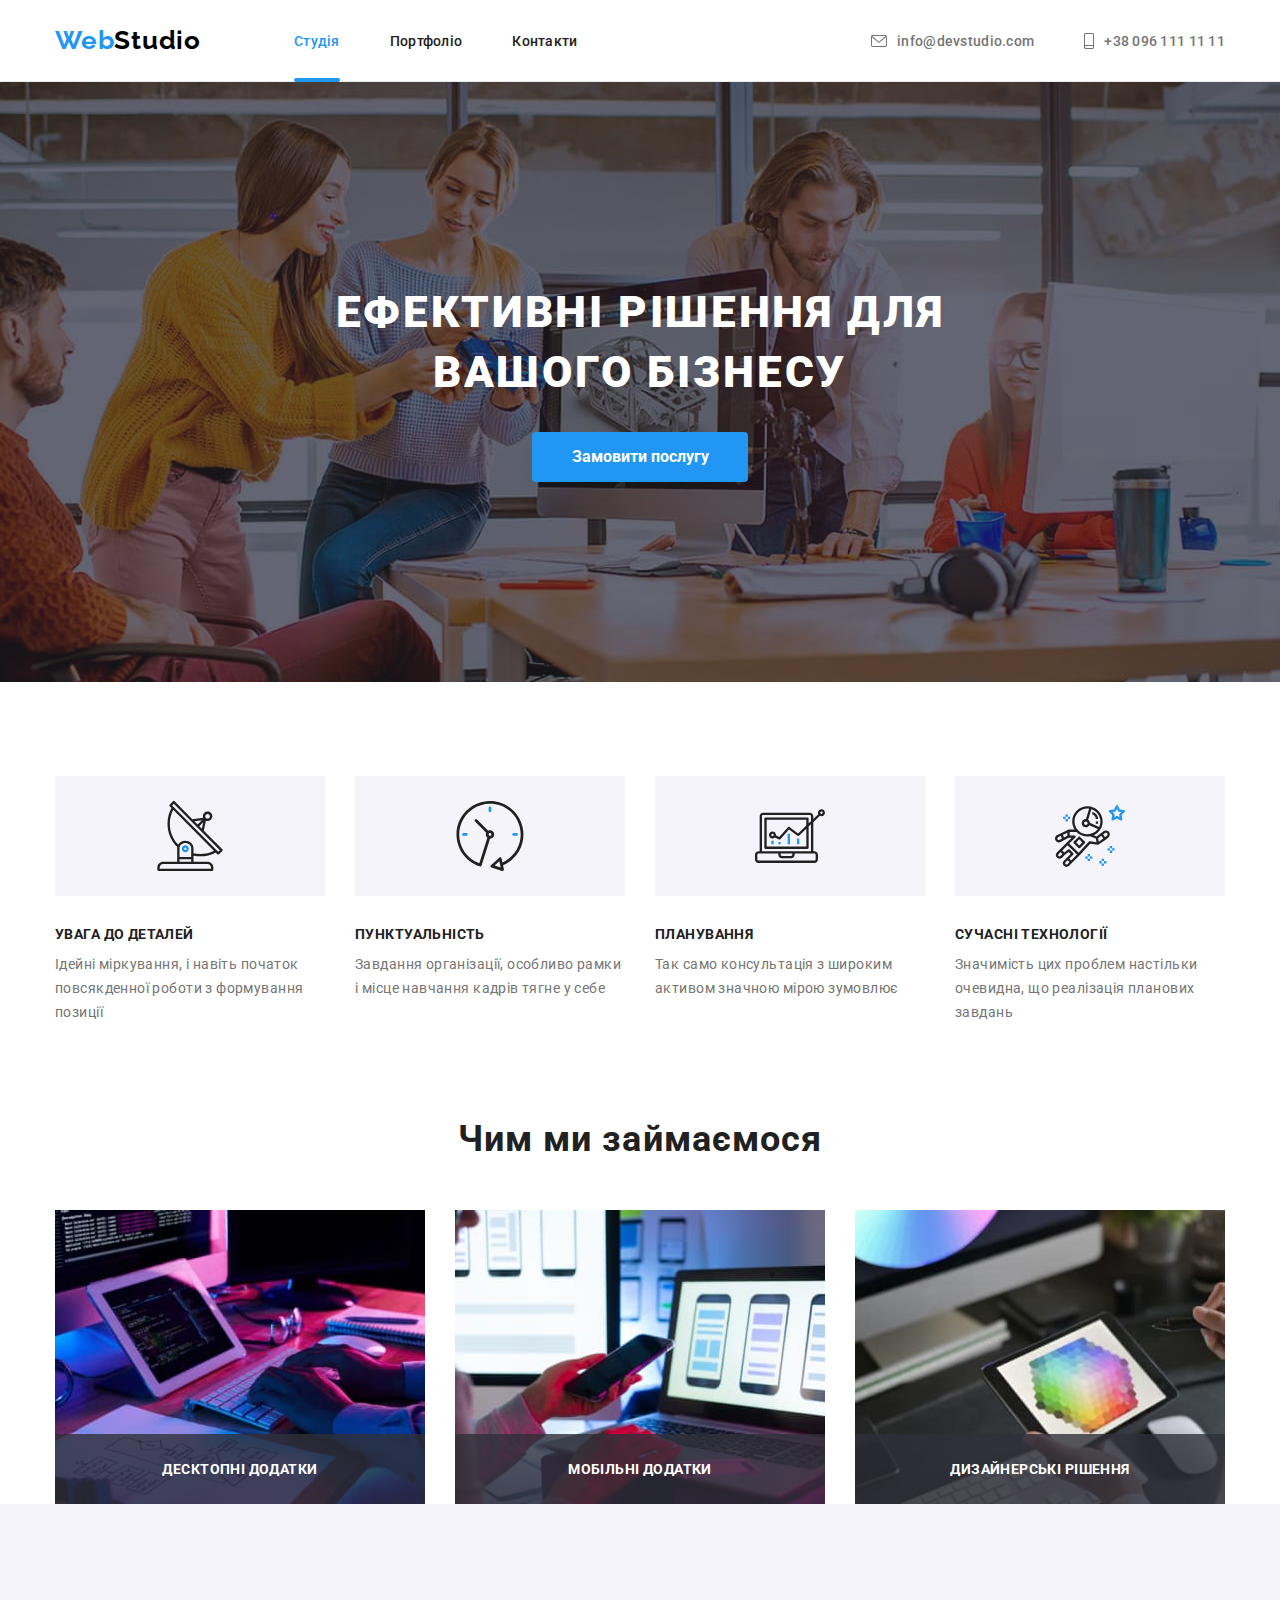
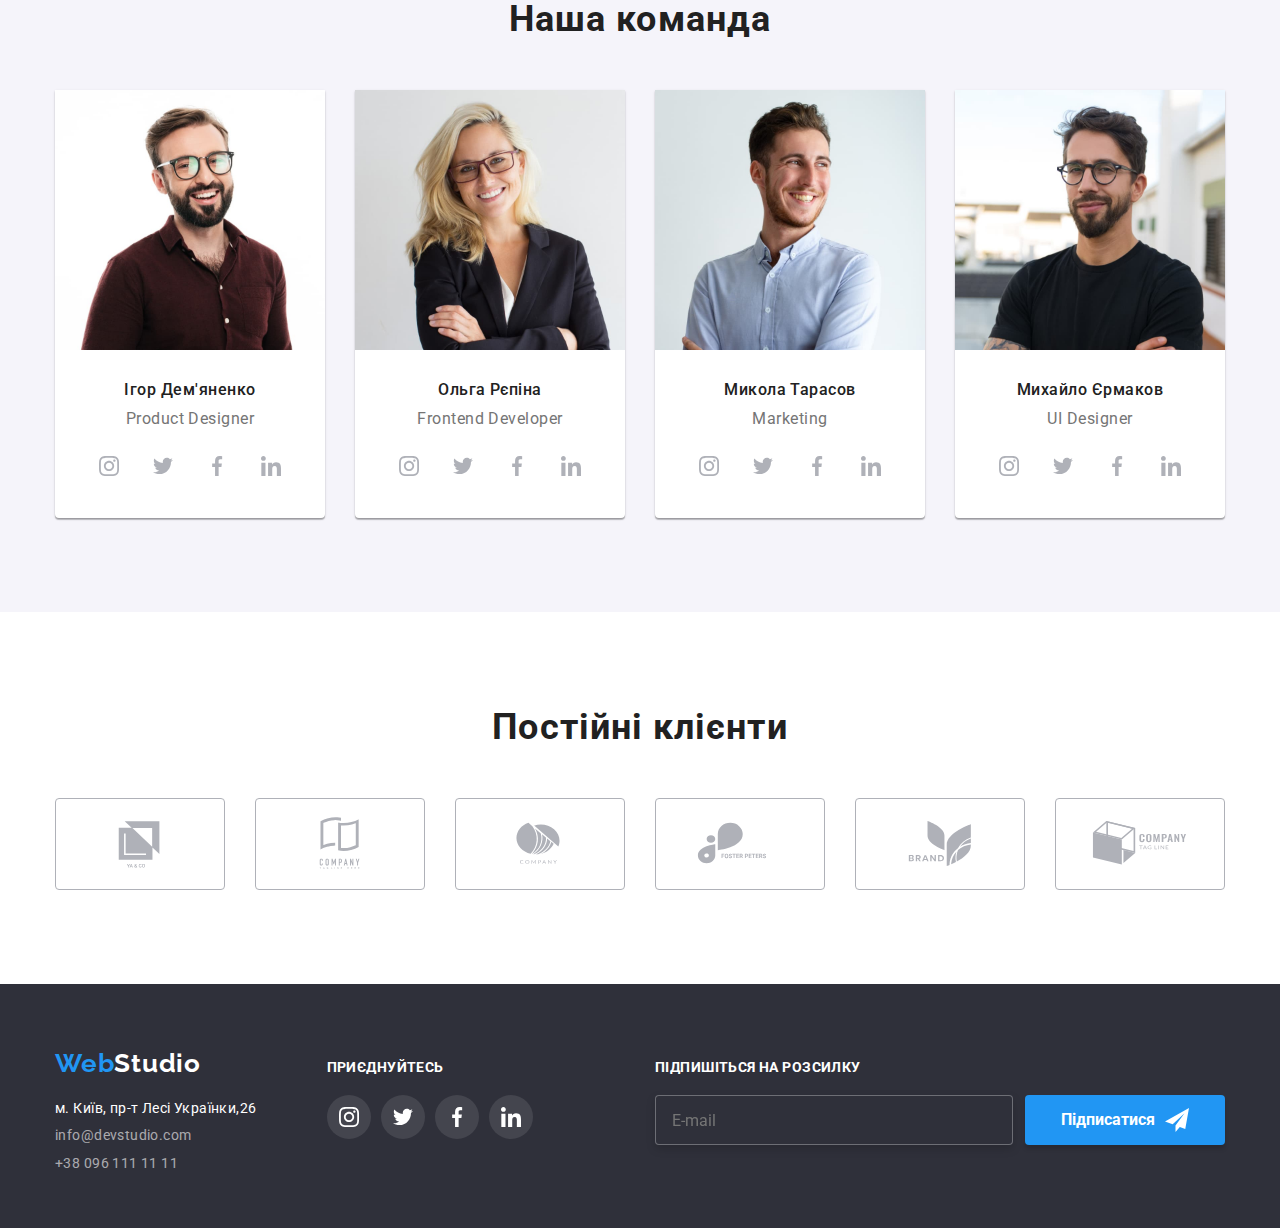
==== commit 920550e9: "БЕМ" ====
--- a/index.html
+++ b/index.html
@@ -12,54 +12,58 @@
     <link rel="stylesheet" href="./css/styles.css">
 </head>
 <body>
-    <!-- Шапка сайта-->
+   <!-- Шапка сайта-->
     <header class="header">
+
+    <div class="container contact">
+        
+    <nav class= "site-nav main-nav" >
+
+        <a class="logo" lang="en" href="/"> <span class="span-logo">Web</span>Studio</a>
+
+    <ul class="nav-list list" >
+        <li class="item">
+            <a class="nav-link current"  href="" >Студія</a> 
+             <!-- <div class="active-line">
+                
+            </div>   -->
+        </li>
+
+        <li class="item">
+            <a class="nav-link"  href="./portfolio.html">Портфоліо</a> 
+                    
+        </li>
+
+        <li class="item">
+            <a class="nav-link" href="">Контакти</a>  
+        </li>
+    </ul>
     
-        <div class="container contact">
-    
-            <nav class="site-nav main-nav">
-    
-                <a class="logo" lang="en" href="/"> <span class="span-logo">Web</span>Studio</a>
-    
-                <ul class="nav-list list">
-                    <li class="item">
-                        <a class="nav-link current" href="">Студія</a>
-                    </li>
-    
-                    <li class="item">
-                        <a class="nav-link" href="./portfolio.html">Портфоліо</a>
-    
-                    </li>
-    
-                    <li class="item">
-                        <a class="nav-link" href="">Контакти</a>
-                    </li>
-                </ul>
-    
-            </nav>
-            <ul class="contact-list list">
-                <li class="item">
-                    <a class="contact-mail" href="mailto:info@devstudio.com">
-                        <svg class="marginsvg" width="16" height="12">
-                            <use href="./images/icons.svg#mail"></use>
-                        </svg>
-                        info@devstudio.com
-                    </a>
-                </li>
-    
-                <li class="item">
-                    <a class="contact-phone" href="tel:+380961111111">
-                        <svg class="marginsvg" width="10" height="16">
-                            <use href="./images/icons.svg#phone"></use>
-                        </svg>+38 096 111 11 11
-                    </a>
-                </li>
-            </ul>
-        </div>
+    </nav>
+     <ul class="contact-list list">
+        <li class="item">
+            <a class="contact-mail" href="mailto:info@devstudio.com" >
+                 <svg class="marginsvg"width="16" height="12">
+                <use href="./images/icons.svg#mail"></use>
+            </svg>
+        info@devstudio.com 
+        </a>
+        </li>
+
+        <li class="item">
+            <a class="contact-phone" href="tel:+380961111111" >
+                <svg class="marginsvg" width="10" height="16">
+                <use href="./images/icons.svg#phone"></use>
+            </svg>+38 096 111 11 11 
+            </a>  
+         </li>
+    </ul>
+    </div>
     </header>
 
     <main>
         <!-- Герой -->
+
         <section class="hero">
 
         <div class="container hero__container">
@@ -72,9 +76,10 @@
         </section>
 
         <!-- section1 -->
+
         <section class="section ">
 
-           <div class="container">
+           <div class="container ">
 
             <h2 class="visually-hidden">Наші особливості</h2>
             
@@ -130,6 +135,7 @@
         </section>
 
         <!-- section2 -->
+
         <section class="galery">
 
             <div class="container galery__container">
@@ -149,7 +155,8 @@
                         <h3 class="galery__pic-discription">Мобільні додатки</h3>
                     </div>
                 </li>
-                    <li class="item galery__item"><img class="picg" src="./images/picture1.jpg" alt="Розробник обирає кольорову гаму" width="370">
+                    <li class="item galery__item">
+                        <img class="galery__pic" src="./images/picture1.jpg" alt="Розробник обирає кольорову гаму" width="370">
                     <div class="galery__discription">
                         <h3 class="galery__pic-discription">Дизайнерські рішення</h3>
                     </div>
@@ -160,6 +167,7 @@
            
 
         <!-- section3 -->
+
         <section class="team section team__section">
 
             <div class="container team__container">
@@ -173,31 +181,31 @@
                     <h3 class="team__member">Ігор Дем'яненко</h3>
                     <p class="team__position">Product Designer</p>
 
-                    <ul class="list team-social">
-                        <li class="team-social__item">
-                            <a  class="team-social__link" href="https://www.instagram.com/">
-                            <svg class="team-social__icon">
+                    <ul class="list icon-flex team-social">
+                        <li class="team-social__item">
+                            <a  class="flexlink team-social__link" href="https://www.instagram.com/">
+                            <svg class="icon team-social__icon">
                                 <use href="./images/icons.svg#instagram"></use>
                             </svg>
                             </a>
                         </li>
                         <li class="team-social__item">
-                            <a class="team-social__link" href="">
-                             <svg class="team-social__icon">
+                            <a class="flexlink team-social__link" href="">
+                             <svg class="icon team-social__icon">
                                 <use href="./images/icons.svg#twitter"></use>
                             </svg>
                             </a>
                         </li>
                         <li class="team-social__item">
-                            <a class="team-social__link" href="">
-                             <svg class="team-social__icon">
+                            <a class="flexlink team-social__link" href="">
+                             <svg class="icon team-social__icon">
                                 <use href="./images/icons.svg#facebook"></use>
                             </svg>
                             </a>
                         </li>
                         <li class="team-social__item">
-                            <a class="team-social__link"href="">
-                             <svg class="team-social__icon">
+                            <a class="flexlink team-social__link"href="">
+                             <svg class="icon team-social__icon">
                                 <use href="./images/icons.svg#linkedin"></use>
                             </svg>
                             </a>
@@ -211,36 +219,37 @@
                     <div class="team__wrap">
                     <h3 class="team__member">Ольга Рєпіна</h3>
                     <p class="team__position">Frontend Developer</p>
-                <ul class="list team-social">
-                    <li class="team-social__item">
-                        <a class="team-social__link" href="https://www.instagram.com/">
-                            <svg class="team-social__icon">
+
+                    <ul class="list team-social">
+                        <li class="team-social__item">
+                            <a  class="team-social__link" href="https://www.instagram.com/">
+                            <svg class="icon team-social__icon">
                                 <use href="./images/icons.svg#instagram"></use>
                             </svg>
-                        </a>
-                    </li>
-                    <li class="team-social__item">
-                        <a class="team-social__link" href="">
-                            <svg class="team-social__icon">
+                            </a>
+                        </li>
+                        <li class="team-social__item">
+                            <a class="flexlink team-social__link" href="">
+                             <svg class="icon team-social__icon">
                                 <use href="./images/icons.svg#twitter"></use>
                             </svg>
-                        </a>
-                    </li>
-                    <li class="team-social__item">
-                        <a class="team-social__link" href="">
-                            <svg class="team-social__icon">
+                            </a>
+                        </li>
+                        <li class="team-social__item">
+                            <a class="flexlink team-social__link" href="">
+                             <svg class="icon team-social__icon">
                                 <use href="./images/icons.svg#facebook"></use>
                             </svg>
-                        </a>
-                    </li>
-                    <li class="team-social__item">
-                        <a class="team-social__link" href="">
-                            <svg class="team-social__icon">
+                            </a>
+                        </li>
+                        <li class="team-social__item">
+                            <a class="flexlink team-social__link"href="">
+                             <svg class="icon team-social__icon">
                                 <use href="./images/icons.svg#linkedin"></use>
                             </svg>
-                        </a>
-                    </li>
-                </ul>
+                            </a>
+                        </li>
+                    </ul>
                     </div>
                     </li>
 
@@ -249,33 +258,34 @@
                     <div class="team__wrap">
                     <h3 class="team__member">Микола Тарасов</h3>
                     <p class="team__position">Marketing</p>
+
                     <ul class="list team-social">
                         <li class="team-social__item">
-                            <a class="team-social__link" href="https://www.instagram.com/">
-                                <svg class="team-social__icon">
-                                    <use href="./images/icons.svg#instagram"></use>
-                                </svg>
+                            <a  class="team-social__link" href="https://www.instagram.com/">
+                            <svg class="team-social__icon">
+                                <use href="./images/icons.svg#instagram"></use>
+                            </svg>
                             </a>
                         </li>
                         <li class="team-social__item">
                             <a class="team-social__link" href="">
-                                <svg class="team-social__icon">
-                                    <use href="./images/icons.svg#twitter"></use>
-                                </svg>
+                             <svg class="team-social__icon">
+                                <use href="./images/icons.svg#twitter"></use>
+                            </svg>
                             </a>
                         </li>
                         <li class="team-social__item">
                             <a class="team-social__link" href="">
-                                <svg class="team-social__icon">
-                                    <use href="./images/icons.svg#facebook"></use>
-                                </svg>
-                            </a>
-                        </li>
-                        <li class="team-social__item">
-                            <a class="team-social__link" href="">
-                                <svg class="team-social__icon">
-                                    <use href="./images/icons.svg#linkedin"></use>
-                                </svg>
+                             <svg class="team-social__icon">
+                                <use href="./images/icons.svg#facebook"></use>
+                            </svg>
+                            </a>
+                        </li>
+                        <li class="team-social__item">
+                            <a class="team-social__link"href="">
+                             <svg class="team-social__icon">
+                                <use href="./images/icons.svg#linkedin"></use>
+                            </svg>
                             </a>
                         </li>
                     </ul>
@@ -287,187 +297,182 @@
                     <div class="team__wrap">
                     <h3 class="team__member">Михайло Єрмаков</h3>
                     <p class="team__position">UI Designer</p>
-                <ul class="list team-social">
-                    <li class="team-social__item">
-                        <a class="team-social__link" href="https://www.instagram.com/">
+
+                    <ul class="list team-social">
+                        <li class="team-social__item">
+                            <a  class="team-social__link" href="https://www.instagram.com/">
                             <svg class="team-social__icon">
                                 <use href="./images/icons.svg#instagram"></use>
                             </svg>
-                        </a>
+                            </a>
+                        </li>
+                        <li class="team-social__item">
+                            <a class="team-social__link" href="">
+                             <svg class="team-social__icon">
+                                <use href="./images/icons.svg#twitter"></use>
+                            </svg>
+                            </a>
+                        </li>
+                        <li class="team-social__item">
+                            <a class="team-social__link" href="">
+                             <svg class="team-social__icon">
+                                <use href="./images/icons.svg#facebook"></use>
+                            </svg>
+                            </a>
+                        </li>
+                        <li class="team-social__item">
+                            <a class="team-social__link"href="">
+                             <svg class="team-social__icon">
+                                <use href="./images/icons.svg#linkedin"></use>
+                            </svg>
+                            </a>
+                        </li>
+                    </ul>
+                    </div>
                     </li>
-                    <li class="team-social__item">
-                        <a class="team-social__link" href="">
-                            <svg class="team-social__icon">
-                                <use href="./images/icons.svg#twitter"></use>
-                            </svg>
-                        </a>
-                    </li>
-                    <li class="team-social__item">
-                        <a class="team-social__link" href="">
-                            <svg class="team-social__icon">
-                                <use href="./images/icons.svg#facebook"></use>
-                            </svg>
-                        </a>
-                    </li>
-                    <li class="team-social__item">
-                        <a class="team-social__link" href="">
-                            <svg class="team-social__icon">
-                                <use href="./images/icons.svg#linkedin"></use>
-                            </svg>
-                        </a>
-                    </li>
+
                 </ul>
-                    </div>
-                    </li>
-
-                </ul>
             </div>
         </section>
 
         <!-- client section -->
-        <section class="section сlient">
+        <section class="section client">
             <div class="container client__container">
             <h2 class="client__title">Постійні клієнти</h2>
 
             <ul class="list client__list">
-            <li>
-            <a class="client__link">
-                <svg class="client__icon">
+                <li class="client__item">
+                     <a class="client__link">
+                <svg width="106" height="60" class="client__icon">
                     <use href="./images/icons.svg#Logo"></use>
                 </svg>
 
             </a>
+                </li>
+
+                <li class="client__item">
+                     <a class="client__link">
+                    <svg width="106" height="60" class="client__icon">
+                    <use href="./images/icons.svg#Logo2"></use>
+                </svg>
+                </a>
+
             </li>
-
-                <li>
+                <li class="client__item">
+                     <a class="client__link">
+                    <svg width="106" height="60" class="client__icon">
+                    <use href="./images/icons.svg#Logo3"></use>
+                </svg>
+                </a>
+
+                </li>
+
+                <li class="client__item">
+                     <a class="client__link">
+                    <svg width="106" height="60" class="client__icon">
+                    <use href="./images/icons.svg#Logo4"></use>
+                </svg>
+                </a>
+
+                </li>
+
+                <li class="client__item">
+                     <a class="client__link">
+                  <svg width="106" height="60" class="client__icon">
+                    <use href="./images/icons.svg#Logo5"></use>
+                </svg>  
+                </a>
+
+                </li>
+
+                <li class="client__item">
                 <a class="client__link">
-                    <svg class="client__icon">
-                        <use href="./images/icons.svg#Logo2"></use>
-                    </svg>
-                
+                <svg width="106" height="60" class="client__icon">
+                    <use href="./images/icons.svg#Logo6"></use>
+                </svg>
                 </a>
 
-            </li>
-                <li>
-            <a class="client__link">
-                <svg class="client__icon">
-                    <use href="./images/icons.svg#Logo3"></use>
-                </svg>
-            
-            </a>
-
-                </li>
-
-                <li>
-                <a class="client__link">
-                    <svg class="client__icon">
-                        <use href="./images/icons.svg#Logo4"></use>
-                    </svg>
-                
-                </a>
-
-                </li>
-
-                <li>
-                <a class="client__link">
-                    <svg class="client__icon">
-                        <use href="./images/icons.svg#Logo5"></use>
-                    </svg>
-                
-                </a>
-
-                </li>
-
-                <li>
-                <a class="client__link">
-                    <svg class="client__icon">
-                        <use href="./images/icons.svg#Logo6"></use>
-                    </svg>
-                
-                </a>
-
                 </li>
 
             </ul>
             </div>
         </section>
+
+        
     </main>
     
-        <!-- Подвал сайта -->
-        <footer class="footer">
-
-            <div class="container footer-container">
-                <div>
-                    <a class="footer-logo" lang="en" href="/"><span class="footer-span">Web</span>Studio </a>
-
-                    <address>
-
-                        <ul class="list footer-list">
-                            <li class="item"><a class="address" href="https://goo.gl/maps/CPtrU1FHBa2aNyZL9" target="_blank"
-                                    rel="noopener noreferrer">м. Київ, пр-т Лесі Українки,26</a></li>
-                            <li class="item"><a class="footer-mail portfolio-mail"
-                                    href="mailto:info@devstudio.com">info@devstudio.com </a></li>
-                            <li class="item"><a class="footer-number portfolio-number" href="tel:+380961111111">+38 096 111 11
-                                    11</a></li>
-
-                        </ul>
-
-                    </address>
-                </div>
-
-                <div class="social">
-                    <p class="social-title">ПРИЄДНУЙТЕСЬ</p>
-                    <ul class="list flex-footer-list">
+<!-- Подвал сайта -->
+    <footer class="footer" >
+        
+    <div class="container footer__container">
+    <div>
+    <a class="footer-logo" lang="en" href="/"><span class="footer-span">Web</span>Studio </a>
+
+    <address>
+
+        <ul class="list footer-list">
+            <li class="item"><a class="address" href="https://goo.gl/maps/CPtrU1FHBa2aNyZL9" target="_blank" rel="noopener noreferrer">м. Київ, пр-т Лесі Українки,26</a></li>
+            <li class="item"><a class="footer-mail portfolio-mail" href="mailto:info@devstudio.com">info@devstudio.com </a></li>
+            <li class="item"><a class="footer-number portfolio-number" href="tel:+380961111111">+38 096 111 11 11</a></li>
+            
+        </ul>
+
+     </address>
+    </div>
+
+     <div class="social">
+        <p class="social-title">ПРИЄДНУЙТЕСЬ</p>
+        <ul class="list flex-footer-list">
                         <li class="item">
-                            <a class="social-link" href="https://www.instagram.com/">
-                                <svg class="icon footer-icon">
-                                    <use href="./images/icons.svg#instagram"></use>
-                                </svg>
+                            <a  class="social-link" href="https://www.instagram.com/">
+                            <svg class="icon footer__icon">
+                                <use href="./images/icons.svg#instagram"></use>
+                            </svg>
                             </a>
                         </li>
                         <li class="item">
                             <a class="social-link" href="">
-                                <svg class="icon footer-icon">
-                                    <use href="./images/icons.svg#twitter"></use>
-                                </svg>
+                             <svg class="icon footer__icon">
+                                <use href="./images/icons.svg#twitter"></use>
+                            </svg>
                             </a>
                         </li>
                         <li class="item">
                             <a class="social-link" href="">
-                                <svg class="icon footer-icon">
-                                    <use href="./images/icons.svg#facebook"></use>
-                                </svg>
+                             <svg class="icon footer__icon">
+                                <use href="./images/icons.svg#facebook"></use>
+                            </svg>
                             </a>
                         </li>
                         <li class="item">
-                            <a class="social-link" href="">
-                                <svg class="icon footer-icon">
-                                    <use href="./images/icons.svg#linkedin"></use>
-                                </svg>
+                            <a class="social-link"href="">
+                             <svg class="icon footer__icon">
+                                <use href="./images/icons.svg#linkedin"></use>
+                            </svg>
                             </a>
                         </li>
                     </ul>
-                </div>
-
-                <form class="mailing-form">
-                    <strong class="mailing-title">Підпишіться на розсилку</strong>
-
-                    <div class="mailing">
-                        <label for="mailing-mail"></label>
-                        <input type="email" class="mailing-input" name="For-email" placeholder="E-mail" id="mailing-mail">
-                        <button class="mailing-btn" type="submit">Підписатися
-                            <svg class="mailing-icon">
-                                <use href="./images/icons.svg#icon-send"></use>
-                            </svg>
-                        </button>
-                    </div>
-
-                </form>
-            </div>
-
-
-
-        </footer>
+             </div>
+
+            <form class="mailing-form">
+            <strong class="mailing-title">Підпишіться на розсилку</strong>
+
+            <div class="mailing">
+            <label for="mailing-mail"></label>
+            <input type="email" class="mailing-input"name="For-email" placeholder="E-mail" id="mailing-mail">
+            <button class="mailing-btn" type="submit">Підписатися
+                <svg class="mailing-icon">
+                    <use href="./images/icons.svg#icon-send"></use>
+                </svg>
+            </button>
+            </div>
+            
+        </form>
+    </div> 
+
+   
+
+    </footer>
     
         <div data-modal class="backdrop is-hidden">
             <div class="modal">
--- a/css/styles.css
+++ b/css/styles.css
@@ -4,213 +4,205 @@
 /*  Основной цвет фона  #F5F5F5;*/
 /* Вторичный цвета фона #F5F4FA; */
 
-:root {
+:root{
   /* color */
-  --primary-text-color: #212121;
-  --secondary-text-color: #757575;
-  --accent-text-color: #2196F3;
-  --primary-bg-color: #F5F5F5;
-  --secondary-bg-color: #F5F4FA;
-  --light-color: #FFFFFF;
-  --hero-footer-bg-color: #2F303A;
-  --black-logo-color: #000000;
-
-  /* font */
-  --main-font: 'Roboto', sans-serif;
-  --secondary-font: 'Raleway', sans-serif;
-  /* animation */
-  --cubik--: cubic-bezier(0.4, 0, 0.2, 1);
-  --timing--: 250ms;
-}
-
-body {
-  font-family: 'Roboto', sans-serif;
-  background-color: var(--light-color);
+--primary-text-color:#212121;
+--secondary-text-color:#757575;
+--accent-text-color:#2196F3;
+--primary-bg-color:#F5F5F5;
+--secondary-bg-color:#F5F4FA;
+--light-color:#FFFFFF;
+--hero-footer-bg-color:#2F303A;
+--black-logo-color:#000000;
+
+/* font */
+--main-font: 'Roboto', sans-serif;
+--secondary-font: 'Raleway', sans-serif;
+/* animation */
+--cubik--:cubic-bezier(0.4, 0, 0.2, 1);
+--timing--:250ms;
+}
+body{
+  font-family: 'Roboto', sans-serif; 
+  background-color:var(--light-color);
   color: var(--secondary-text-color);
 }
 
-.list {
-  list-style: none;
-  margin-top: 0;
-  margin-bottom: 0;
-  padding-right: 0;
-  padding-left: 0;
-}
-
-.link {
+.list{
+list-style: none;
+margin-top: 0;
+margin-bottom: 0;
+padding-right:0;
+padding-left: 0;
+}
+.link{
   text-decoration: none;
 
 }
 
-.container {
-  width: 1200px;
-  padding-left: 15px;
-  padding-right: 15px;
+.container{
+  width:1200px;
+  padding-left:15px;
+  padding-right:15px;
   margin: 0 auto;
 }
-
 /* header */
 
-.header {
-  color: var(--light-color);
-  border-bottom: 1px solid #ECECEC;
-}
-
+.header{
+color:var(--light-color);
+border-bottom: 1px solid #ECECEC;
+}
 .logo {
-  color: var(--black-logo-color);
+  color:var(--black-logo-color);
   font-family: var(--secondary-font);
-  text-decoration: none;
-  font-weight: 700;
+  text-decoration: none;  
+  font-weight:700;
   font-size: 26px;
-  line-height: calc(31 / 26);
+  line-height:calc(31 / 26);
   letter-spacing: 0.03em;
   padding-top: 25px;
   padding-bottom: 25px;
 }
-
-.span-logo {
-  color: var(--accent-text-color);
+.span-logo{
+color:var(--accent-text-color); 
 }
 
 /* site nav */
-.nav-list {
+.nav-list{
   display: flex;
   align-items: center;
   margin-left: 93px;
 }
 
-.nav-list .item:not(:last-child) {
+.nav-list .item:not(:last-child){
   margin-right: 50px;
 }
 
-.site-nav .nav-link {
-  color: var(--primary-text-color);
-}
-
-.contact-list .item+.item {
+.site-nav .nav-link{
+color: var(--primary-text-color);
+}
+
+.contact-list .item + .item{
   margin-left: 50px;
 }
-
-.contact-list .item:hover .contact-list .item:focus {
-  fill: var(--accent-text-color);
-}
-
-
-.main-nav {
-  display: flex;
-}
-
-.nav-link {
-  position: relative;
-  text-decoration: none;
-  font-weight: 500;
-  font-size: 14px;
-  line-height: calc(16 / 14);
-  letter-spacing: 0.02em;
-
-  display: block;
-
-  padding-top: 32px;
-  padding-bottom: 32px;
-
-  transition: color var(--timing--) var(--cubik--);
+.contact-list .item:hover
+.contact-list .item:focus{
+fill:var(--accent-text-color);
+}
+
+
+.main-nav{
+  display: flex;
+}
+
+.nav-link{
+position: relative;
+text-decoration: none;
+font-weight: 500;
+font-size: 14px;
+line-height:calc(16 / 14);
+letter-spacing: 0.02em;
+
+display: block;
+
+padding-top: 32px;
+padding-bottom: 32px;
+
+transition: color var(--timing--) var(--cubik--);
 }
 
 
 
 .site-nav .nav-link:hover,
-.site-nav .nav-link:focus {
+.site-nav .nav-link:focus{
+color:var(--accent-text-color);
+}
+
+.site-nav .nav-link.current {
+  color:var(--accent-text-color);
+}
+
+.nav-list .nav-link.current::after{
+display: inline-block;
+position: absolute;
+content: "";
+width: 100%;
+height: 4px;
+left: 0;
+bottom:-1px;
+background-color: var(--accent-text-color);
+border-radius: 2px;
+}
+
+.contact-mail{
+    color:var(--secondary-text-color); 
+    text-decoration: none;
+    font-weight: 500;
+    font-size: 14px;
+    line-height: calc(16 / 14);
+    letter-spacing: 0.02em;
+
+    padding-top: 32px;
+    padding-bottom: 32px;
+    
+    display: flex;
+    align-items: center;
+
+    transition: color var(--timing--) var(--cubik--);
+    
+}
+.contact-phone{
+    color:var(--secondary-text-color);
+    text-decoration: none;
+    font-weight: 500;
+    font-size: 14px;
+    line-height: calc(16 / 14);
+    letter-spacing: 0.02em;
+
+    padding-top: 32px;
+    padding-bottom: 32px;
+    display: flex;
+
+    align-items: center;
+
+    transition: color var(--timing--) var(--cubik--);
+    
+}
+
+.nav-list{
+  padding-left: 0;
+}
+.contact-mail:hover,
+.contact-phone:hover{
+color:var(--accent-text-color);
+}
+
+.contact-mail:focus,
+.contact-phone:focus{
   color: var(--accent-text-color);
 }
-
-.site-nav .nav-link.current {
-  color: var(--accent-text-color);
-}
-
-.nav-list .nav-link.current::after {
-  display: inline-block;
-  position: absolute;
-  content: "";
-  width: 100%;
-  height: 4px;
-  left: 0;
-  bottom: -1px;
-  background-color: var(--accent-text-color);
-  border-radius: 2px;
-}
-
-.contact-mail {
-  color: var(--secondary-text-color);
-  text-decoration: none;
-  font-weight: 500;
-  font-size: 14px;
-  line-height: calc(16 / 14);
-  letter-spacing: 0.02em;
-
-  padding-top: 32px;
-  padding-bottom: 32px;
-
-  display: flex;
-  align-items: center;
-
-  transition: color var(--timing--) var(--cubik--);
-
-}
-
-.contact-phone {
-  color: var(--secondary-text-color);
-  text-decoration: none;
-  font-weight: 500;
-  font-size: 14px;
-  line-height: calc(16 / 14);
-  letter-spacing: 0.02em;
-
-  padding-top: 32px;
-  padding-bottom: 32px;
-  display: flex;
-
-  align-items: center;
-
-  transition: color var(--timing--) var(--cubik--);
-
-}
-
-.nav-list {
-  padding-left: 0;
-}
-
-.contact-mail:hover,
-.contact-phone:hover {
-  color: var(--accent-text-color);
-}
-
-.contact-mail:focus,
-.contact-phone:focus {
-  color: var(--accent-text-color);
-}
-
-.marginsvg {
-  fill: currentColor;
+.marginsvg{
+  fill:currentColor;
   margin-right: 10px;
 }
 
-.contact-list {
-  display: flex;
-  justify-content: flex-end;
-  align-items: flex-start;
-  margin-left: auto;
-  fill: var(--secondary-text-color);
-}
-
-.contact {
-  display: flex;
+.contact-list{
+display: flex;
+justify-content: flex-end;
+align-items: flex-start;
+margin-left: auto;
+fill:var(--secondary-text-color);
+}
+
+.contact{
+display: flex;
 }
 
 
 
 /* hero */
-.hero {
-  background-color: var(--hero-footer-bg-color);
+.hero{
+  background-color:var(--hero-footer-bg-color);
   padding-top: 200px;
   padding-bottom: 200px;
 
@@ -219,150 +211,151 @@
   margin-left: auto;
   margin-right: auto;
 
-  background: linear-gradient(rgba(47, 48, 58, 0.4),
-      rgba(47, 48, 58, 0.4)), url(../images/heropic.jpg);
+  background:linear-gradient(
+    rgba(47, 48, 58, 0.4),
+    rgba(47, 48, 58, 0.4)
+  ),url(../images/heropic.jpg);
 
   background-repeat: no-repeat;
   background-position: center;
   background-size: cover;
 }
 
-.hero__title {
-  color: var(--light-color);
-  font-family: inherit;
-  font-weight: 900;
-  font-size: 44px;
-  line-height: calc(60 / 44);
-  text-align: center;
-  letter-spacing: 0.06em;
-  text-transform: uppercase;
-
-  width: 696px;
-  margin: auto;
-  margin-bottom: 30px;
-}
-
-
-.hero__button {
-  cursor: pointer;
-  color: var(--light-color);
-  background-color: var(--accent-text-color);
-  font-weight: 700;
-  font-size: 16px;
-  line-height: calc(30 / 16);
-
-  display: block;
-  width: 216px;
-  margin: auto;
-  padding: 10px 32px;
-  align-items: center;
-  text-align: center;
-
-  border: transparent;
-  border-radius: 4px;
-
-  transition: background-color var(--timing--) var(--cubik--);
+.hero__title{
+color: var(--light-color);
+font-family:inherit;
+font-weight: 900;
+font-size: 44px;
+line-height:calc(60 / 44);
+text-align: center;
+letter-spacing: 0.06em;
+text-transform: uppercase;
+
+width:696px;
+margin: auto;
+margin-bottom: 30px;
+}
+
+
+.hero__button{
+cursor: pointer;
+color:var(--light-color);
+background-color: var(--accent-text-color);
+font-weight: 700;
+font-size: 16px;
+line-height:calc(30 / 16);
+
+display:block;
+width: 216px;
+margin: auto;
+padding: 10px 32px;
+align-items:center;
+text-align:center;
+
+border:transparent;
+border-radius: 4px;
+
+transition: background-color var(--timing--) var(--cubik--);
 }
 
 .hero__button:hover,
-.hero__button:focus {
-  background-color: #188CE8;
+.hero__button:focus{
+  background-color:#188CE8;
 }
 
 /* section1 */
-.section {
+.section{
   padding-top: 94px;
   padding-bottom: 94px;
 }
 
 
-.features {
+.features{
   display: flex;
   padding-left: 0;
 }
 
-.features .item {
-  width: 270px;
-}
-
-.features .item+.item {
-  margin-left: 30px;
-}
-
-.background-icon {
-  display: flex;
-  align-items: center;
-  justify-content: center;
-
-  background: var(--secondary-bg-color);
-
-  height: 120px;
-
-  margin-bottom: 30px;
-}
-
-
-.galery__title {
-  color: var(--primary-text-color);
-  font-weight: 700;
-  font-size: 36px;
-  line-height: calc(42 / 36);
-  letter-spacing: 0.03em;
-  margin-top: 0;
-  margin-bottom: 50px;
-  text-align: center;
-}
-
-.visually-hidden {
-  position: absolute;
-  white-space: nowrap;
-  width: 1px;
-  height: 1px;
-  overflow: hidden;
-  border: 0;
-  padding: 0;
-  clip: rect(0 0 0 0);
-  clip-path: inset(50%);
-  margin: -1px;
-}
-
-
-.features-title {
-  color: var(--primary-text-color);
-  font-weight: 700;
-  font-size: 14px;
-  line-height: calc(16 / 14);
-  letter-spacing: 0.03em;
-  text-transform: uppercase;
-  margin-top: 0;
-  margin-bottom: 10px;
-
-}
-
-.features-content {
-  font-weight: 400;
-  font-size: 14px;
-  line-height: calc(24 / 14);
-  letter-spacing: 0.03em;
-  margin: 0;
-}
-
+.features .item{
+ width: 270px;
+}
+
+.features .item + .item{
+ margin-left: 30px;
+}
+
+.background-icon{
+display: flex;
+align-items: center;
+justify-content: center;
+
+background: var(--secondary-bg-color);
+
+height: 120px;
+
+margin-bottom: 30px;
+}
+
+
+.galery__title{
+color: var(--primary-text-color);
+font-weight: 700;
+font-size: 36px;
+line-height: calc(42 / 36);
+letter-spacing: 0.03em;
+margin-top: 0;
+margin-bottom:50px;
+text-align: center;
+}
+
+.visually-hidden{
+position: absolute;
+white-space: nowrap;
+width: 1px;
+height: 1px;
+overflow: hidden;
+border: 0;
+padding: 0;
+clip: rect(0 0 0 0);
+clip-path: inset(50%);
+margin: -1px;
+}
+
+
+.features-title{
+color: var(--primary-text-color);
+font-weight:700;
+font-size: 14px;
+line-height:calc(16 / 14);
+letter-spacing: 0.03em;
+text-transform: uppercase;
+margin-top: 0;
+margin-bottom: 10px;
+
+}
+
+.features-content{
+font-weight: 400;
+font-size: 14px;
+line-height:calc(24 / 14);
+letter-spacing: 0.03em;
+margin: 0;
+}
 /* section2 */
-.galery__list {
+.galery__list{
   display: flex;
   gap: 30px;
 }
 
-.galery__pic {
+.galery__pic{
   display: block;
   max-width: 100%;
 }
 
-.galery__item {
+.galery__item{
   position: relative;
 }
 
-.galery__pic-discription {
+.galery__pic-discription{
   margin: 0;
   color: var(--light-color);
   font-weight: 700;
@@ -372,8 +365,7 @@
   letter-spacing: 0.03em;
   text-transform: uppercase;
 }
-
-.galery__discription {
+.galery__discription{
   position: absolute;
 
   bottom: 0;
@@ -386,7 +378,7 @@
   justify-content: center;
   align-items: center;
 
-  background-color: rgba(47, 48, 58, 0.8);
+  background-color:rgba(47, 48, 58, 0.8);
 }
 
 
@@ -397,70 +389,65 @@
   display: block;
 }
 
-.team__title {
-  color: var(--primary-text-color);
-  font-weight: 700;
-  font-size: 36px;
-  line-height: calc(42 / 36);
-  letter-spacing: 0.03em;
-  margin-top: 0;
-  margin-bottom: 50px;
-  text-align: center;
-}
-
-.team__list {
-  display: flex;
-}
-
-.team__list .team__item {
-  background-color: var(--light-color);
-  box-shadow: 0px 1px 3px rgba(0, 0, 0, 0.12), 0px 1px 1px rgba(0, 0, 0, 0.14), 0px 2px 1px rgba(0, 0, 0, 0.2);
-  border-radius: 0px 0px 4px 4px;
-}
-
-.team .team__item:not(:last-child) {
+.team__title{
+color: var(--primary-text-color);
+font-weight: 700;
+font-size: 36px;
+line-height: calc(42 / 36);
+letter-spacing: 0.03em;
+margin-top: 0;
+margin-bottom:50px;
+text-align: center;
+}
+.team__list{
+  display: flex;
+}
+
+.team__list .team__item{
+background-color: var(--light-color);
+box-shadow: 0px 1px 3px rgba(0, 0, 0, 0.12), 0px 1px 1px rgba(0, 0, 0, 0.14), 0px 2px 1px rgba(0, 0, 0, 0.2);
+border-radius: 0px 0px 4px 4px;
+}
+
+.team .team__item:not(:last-child){
   margin-right: 30px;
 }
-
-.team__wrap {
-  padding-top: 30px;
-  padding-bottom: 30px;
-}
-
-.team__member {
-  color: var(--primary-text-color);
-  font-weight: 500;
-  font-size: 16px;
-  line-height: calc(19 / 16);
-  text-align: center;
-  letter-spacing: 0.03em;
-  margin-top: 0;
-  margin-bottom: 10px;
-}
-
-.team__pic {
+.team__wrap{
+padding-top: 30px;
+padding-bottom: 30px;
+}
+.team__member{
+color: var(--primary-text-color);
+font-weight: 500;
+font-size: 16px;
+line-height:calc(19 / 16);
+text-align: center;
+letter-spacing: 0.03em;
+margin-top: 0;
+margin-bottom: 10px;
+}
+.team__pic{
   display: block;
   max-width: 100%;
 }
 
-.team__position {
-  font-weight: 400;
-  font-size: 16px;
-  line-height: calc(19 / 16);
-  text-align: center;
-  letter-spacing: 0.03em;
-  margin: 0;
-  margin-bottom: 16px;
-}
-
-.team-social {
+.team__position{
+font-weight: 400;
+font-size: 16px;
+line-height:calc(19 / 16);
+text-align: center;
+letter-spacing: 0.03em;
+margin: 0;
+margin-bottom: 16px;
+}
+.team-social{
   display: flex;
   align-items: center;
   justify-content: center;
   gap: 10px;
 }
 
-.team-social__link {
+.team-social__link{
   display: flex;
   align-items: center;
   justify-content: center;
@@ -473,79 +460,74 @@
   background-color: var(--light-color);
 
   transition: color var(--timing--) var(--cubik--),
-    background-color var(--timing--) var(--cubik--);
-}
-
-.team-social__link:hover {
-  color: #FFFFFF;
-  background-color: var(--accent-text-color);
-}
-
-.team-social__link:focus {
-  color: #FFFFFF;
-  background-color: var(--accent-text-color);
-}
-
-.team-social__icon {
+  background-color var(--timing--) var(--cubik--);
+}
+
+.team-social__link:hover{
+color: #FFFFFF;
+background-color: var(--accent-text-color);
+}
+
+.team-social__link:focus{
+color: #FFFFFF;
+background-color: var(--accent-text-color);
+}
+
+.team-social__icon{
   width: 20px;
   height: 20px;
-  fill: currentColor;
+  fill :currentColor;
 }
 
 
 /* client section */
-.client__title {
-  color: var(--primary-text-color);
-  font-weight: 700;
-  font-size: 36px;
-  line-height: calc(42 / 36);
-  letter-spacing: 0.03em;
-  margin-top: 0;
-  margin-bottom: 50px;
-  text-align: center;
-}
-
-.client__link {
-  display: flex;
-  align-items: center;
-  justify-content: center;
-  background-color: var(--light-color);
-  width: 170px;
-  height: 92px;
-  fill: #AFB1B8;
-  border: 1px solid #AFB1B8;
-  border-radius: 4px;
-
-  transition: fill var(--timing--) var(--cubik--);
-}
-
-.client__link:hover {
-  fill: var(--accent-text-color);
-  border: 1px solid rgba(33, 150, 243, 1);
-}
-
-.client__link:focus {
-  fill: var(--accent-text-color);
-  border: 1px solid rgba(33, 150, 243, 1);
-}
-
-.client__list {
+.client__title{
+color: var(--primary-text-color);
+font-weight: 700;
+font-size: 36px;
+line-height: calc(42 / 36);
+letter-spacing: 0.03em;
+margin-top: 0;
+margin-bottom: 50px;
+text-align: center;
+}
+
+.client__link{
+display: flex;
+align-items: center;
+justify-content: center;
+background-color: var(--light-color);
+width: 170px;
+height: 92px;
+fill: #AFB1B8;
+border: 1px solid #AFB1B8;
+border-radius: 4px;
+
+transition: fill var(--timing--) var(--cubik--);
+}
+
+.client__link:hover{
+fill: var(--accent-text-color);
+border: 1px solid rgba(33, 150, 243, 1);
+}
+
+.client__link:focus{
+fill: var(--accent-text-color);
+border: 1px solid rgba(33, 150, 243, 1);
+}
+
+.client__list{
   display: flex;
   align-items: center;
   justify-content: center;
   gap: 30px;
 }
 
-.client__icon {
- width: 106px;
- height: 60px;
-}
-
 
 
 /* modal */
 
-.backdrop {
+.backdrop{
   position: fixed;
   top: 0;
   left: 0;
@@ -557,18 +539,16 @@
   transition: opacity var(--timing--) var(--cubik--);
 
 }
-
-.backdrop.is-hidden {
+.backdrop.is-hidden{
   opacity: 0;
   pointer-events: none;
-  visibility: hidden;
-}
-
-.backdrop.is-hidden .modal {
+  visibility:hidden;
+}
+.backdrop.is-hidden .modal{
   transform: scale(0.5);
 }
 
-.modal {
+.modal{
   width: 528px;
   padding: 40px;
 
@@ -577,14 +557,14 @@
   top: 50%;
   transform: translate(-50%, -50%) scale(1);
 
-  background-color: var(--light-color);
+  background-color:var(--light-color);
   box-shadow: 0px 1px 3px rgba(0, 0, 0, 0.12), 0px 1px 1px rgba(0, 0, 0, 0.14), 0px 2px 1px rgba(0, 0, 0, 0.2);
   border-radius: 4px;
   transition: transform var(--timing--) var(--cubik--);
-
-}
-
-.modaloff {
+  
+}
+
+.modaloff{
   position: absolute;
   top: 8px;
   right: 8px;
@@ -607,21 +587,20 @@
 
 }
 
-.modaloff:hover {
+.modaloff:hover{
   fill: var(--accent-text-color);
 }
 
-.modal-icon {
+.modal-icon{
   width: 18px;
   height: 18px;
 }
-
-.application-form {
+.application-form{
   display: block;
 }
 
 
-.form-title {
+.form-title{
   display: block;
   text-align: center;
 
@@ -634,14 +613,12 @@
 
   margin-bottom: 12px;
 }
-
 .form-group {
   position: relative;
   display: flex;
   flex-direction: column;
   margin-bottom: 10px;
 }
-
 .form-group-lable {
   margin-bottom: 4px;
   color: var(--secondary-text-color);
@@ -661,11 +638,11 @@
 }
 
 .form-group-input:hover,
-.form-group-input:focus {
+.form-group-input:focus{
   border-color: var(--accent-text-color);
 }
 
-.form-group-textarea {
+.form-group-textarea{
   height: 120px;
   border: 1px solid rgba(33, 33, 33, 0.2);
   border-radius: 4px;
@@ -675,13 +652,12 @@
 
   resize: none;
 }
-
-.form-group-textarea:hover {
+.form-group-textarea:hover{
   border-color: var(--accent-text-color);
 }
 
-.form-group:hover .form-group-icon {
-  fill: var(--accent-text-color);
+.form-group:hover .form-group-icon{
+ fill: var(--accent-text-color);
 }
 
 .form-group-icon {
@@ -693,26 +669,26 @@
 
 }
 
-textarea::placeholder-shown {
+textarea::placeholder-shown { 
   color: rgba(117, 117, 117, 0.502);
   padding-top: 12px;
   padding-left: 16px;
 }
 
-.form-terms {
+.form-terms{
   display: block;
 }
 
-.form-terms-label {
+.form-terms-label{
   margin-bottom: 4px;
   color: var(--secondary-text-color);
 }
 
-.form-terms-info {
-  display: inline-block;
-  color: var(--secondary-text-color);
-  margin-bottom: 30px;
-  user-select: none;
+.form-terms-info{
+display: inline-block;
+color: var(--secondary-text-color);
+margin-bottom: 30px;
+user-select: none;
 
 }
 
@@ -723,15 +699,15 @@
 }
 
 .icon-unchecked {
+ opacity: 1;
+ transition: opacity var(--timing--) var(--cubik--);
+}
+
+.form-terms-input:checked + .form-terms-icons .icon-checked{
   opacity: 1;
-  transition: opacity var(--timing--) var(--cubik--);
-}
-
-.form-terms-input:checked+.form-terms-icons .icon-checked {
-  opacity: 1;
-}
-
-.icon-checked {
+}
+
+.icon-checked{
   opacity: 0;
   transition: opacity var(--timing--) var(--cubik--);
 }
@@ -739,134 +715,341 @@
 
 
 
-.form-terms-link {
-  color: var(--accent-text-color);
-}
-
-.form-btn {
+.form-terms-link{
+color: var(--accent-text-color);
+}
+
+.form-btn{
   cursor: pointer;
   color: var(--light-color);
   background-color: var(--accent-text-color);
   font-weight: 700;
   font-size: 16px;
   line-height: calc(30 / 16);
-
+  
   display: block;
   width: 200px;
   margin: auto;
   padding: 10px 32px;
   align-items: center;
   text-align: center;
-
+  
   box-shadow: 0px 4px 4px rgba(0, 0, 0, 0.15);
   border: transparent;
   border-radius: 4px;
 
   transition: background-color var(--timing--) var(--cubik--),
-    box-shadow var(--timing--) var(--cubik--);
+  box-shadow var(--timing--) var(--cubik--);
 }
 
 .form-btn:hover,
-.form-btn:focus {
-  background-color: #188CE8;
-}
-
+.form-btn:focus{
+   background-color:#188CE8;
+}
 /* footer */
 .footer {
-  background-color: var(--hero-footer-bg-color);
-  padding-top: 64px;
-  padding-bottom: 56px;
-}
-
-.footer-logo {
-  color: var(--light-color);
+background-color:var(--hero-footer-bg-color);
+padding-top: 64px;
+padding-bottom: 56px;
+}
+
+.footer-logo{
+  color:var(--light-color);
   font-family: var(--secondary-font);
-  text-decoration: none;
-  font-weight: 700;
+  text-decoration: none;  
+  font-weight:700;
   font-size: 26px;
-  line-height: calc(31 / 26);
+  line-height:calc(31 / 26);
   letter-spacing: 0.03em;
   display: inline-block;
   margin-bottom: 20px;
 }
 
-.footer-span {
-  color: var(--accent-text-color);
-}
-
-.address {
+.footer-span{
+  color:var(--accent-text-color);
+}
+
+.address{
+color: var(--light-color);
+font-style: normal;
+font-size: 14px;
+text-decoration: none;
+letter-spacing: 0.03em;
+display: inline-block;
+
+transition: color var(--timing--) var(--cubik--);
+}
+
+.address:hover,
+.address:focus{
+  color:var(--accent-text-color);
+}
+
+.footer-mail,.footer-number{
+color:rgba(255, 255, 255, 0.6);
+font-style: normal;
+font-size:14px;
+letter-spacing: 0.03em;
+text-decoration: none;
+display: inline-block;
+transition: color var(--timing--) var(--cubik--);
+}
+
+.footer-list .item:not(:last-child){
+  margin-bottom: 9px;
+}
+
+
+.footer-number:hover,
+.footer-number:focus{
+  color:var(--accent-text-color);
+}
+
+.footer-mail:hover,
+.footer-mail:focus{
+  color:var(--accent-text-color);
+}
+.contact{
+  align-items: center;
+}
+
+
+
+
+/* portfolio */
+
+/* section */
+
+.portfolio-button{
+cursor: pointer;
+color: var(--primary-text-color);
+background-color:var(--secondary-bg-color);
+font-family: inherit;
+font-weight: 500;
+font-size: 16px;
+line-height:calc(26 / 16);
+letter-spacing: 0.03em;
+
+display:block;
+padding: 6px 22px;
+text-align:center;
+border:transparent;
+border-radius: 4px;
+
+transition: color var(--timing--) var(--cubik--),
+background-color var(--timing--) var(--cubik--),
+color var(--timing--) var(--cubik--),
+box-shadow var(--timing--) var(--cubik--);
+
+
+}
+
+.portfolio-button :nth-child(1){
+  width: 73px;
+  margin-right: 8px;
+  padding:6px 25px;
+}
+
+.portfolio-button:nth-child(2){
+width: 125px;
+}
+
+.portfolio-button :nth-child(3){
+  width: 112px;
+}
+.portfolio-button:nth-child(4){
+width: 103px;
+}
+.portfolio-button :nth-child(5){
+  width: 130px;
+}
+
+.portfolio-button:hover,
+.portfolio-button:focus{
+  background-color:var(--accent-text-color);
+
+  color:var(--light-color);
+  box-shadow: 0px 4px 4px 0px rgba(0, 0, 0, 0.25);
+}
+
+
+
+.flex-portfolio-button{
+  display: flex;
+  justify-content: center;
+  margin-bottom: 50px;
+}
+
+
+
+.partfolio-img{
+display: block;
+margin-top: 0;
+max-width: 100%;
+}
+
+
+
+.portfolio-title{
+color:var(--primary-text-color);
+font-weight: 700;
+font-size: 18px;
+line-height:calc(36 / 18);
+letter-spacing: 0.06em;
+
+margin-top: 0;
+margin-bottom: 4px;
+}
+
+.portfolio-content{
+color: var(--secondary-text-color);
+
+font-size: 16px;
+line-height:calc(30 / 16);
+letter-spacing: 0.03em;
+
+margin-top: 0;
+margin-bottom: 0;
+}
+
+.overlay{
+  overflow: hidden;
+  position: relative;
+}
+
+.hoverinfo{
+  position: absolute;
+  top:0;
+  left: 0;
+
+  width: 100%;
+  height: 100%;
+
+  padding-left: 24px;
+  padding-right: 24px;
+
+  display: flex;
+  justify-content: center;
+  align-items: center;
+
+  background-color: rgba(33, 150, 243, 0.9);
+  
   color: var(--light-color);
-  font-style: normal;
-  font-size: 14px;
-  text-decoration: none;
+  font-weight: 400;
+  font-size: 18px;
+  line-height: 28px;
   letter-spacing: 0.03em;
-  display: inline-block;
-
-  transition: color var(--timing--) var(--cubik--);
-}
-
-.address:hover,
-.address:focus {
-  color: var(--accent-text-color);
-}
-
-.footer-mail,
-.footer-number {
-  color: rgba(255, 255, 255, 0.6);
-  font-style: normal;
-  font-size: 14px;
-  letter-spacing: 0.03em;
-  text-decoration: none;
-  display: inline-block;
-  transition: color var(--timing--) var(--cubik--);
-}
-
-.footer-list .item:not(:last-child) {
-  margin-bottom: 9px;
-}
-
-
-.footer-number:hover,
-.footer-number:focus {
-  color: var(--accent-text-color);
-}
-
-.footer-mail:hover,
-.footer-mail:focus {
-  color: var(--accent-text-color);
-}
-
-.contact {
-  align-items: center;
-}
-
-.footer-container {
+
+  transform: translateY(101%);
+
+  transition-property: transform, opacity;
+  transition-duration: 250ms;
+  transition-timing-function: cubic-bezier(0.4, 0, 0.2, 1);
+
+  
+  /* transition: color var(--timing--) var(--cubik--),
+  opacity var(--timing--) var(--cubik--);
+  
+  ОСЬ ТАКИЙ ВАРІАНТ ЧОМУСЬ НЕ ПРАЦЮЄ */
+  
+  opacity: 0;
+}
+
+.hoverinfo .info{
+  position: absolute;
+  padding-left: 24px;
+  padding-right: 24px;
+}
+
+.portfolio-link:hover .hoverinfo{
+transform: translateY(0);
+opacity: 1;
+
+}
+
+.flex-container{
+width: 1200px;
+padding-right: 15px;
+padding-left:  15px;
+margin-left: auto;
+margin-right: auto;
+}
+
+.flex-card{
+display: flex;
+flex-wrap: wrap;
+gap: 30px;
+}
+
+.flex-card .item{
+width: calc((100% - 60px) / 3);
+margin-bottom: 0;
+}
+
+.portfolio-link{
+  display: block;
+  transition: box-shadow var(--timing--) var(--cubik--);
+}
+
+.portfolio-link:hover,
+.portfolio-link:focus{
+box-shadow: 0px 1px 1px rgba(0, 0, 0, 0.12), 0px 4px 4px rgba(0, 0, 0, 0.06), 1px 4px 6px rgba(0, 0, 0, 0.16); 
+
+}
+
+.flex-card .item:nth-child(3n){
+margin-right: 0;
+}
+
+.flex-portfolio-button .item:last-child{
+margin-right: 0;
+}
+.description{
+  padding-top: 20px;
+  padding-bottom: 20px;
+  padding-right: 24px;
+  padding-left: 24px;
+
+  border-right-width: 1px;
+  border-right-style: solid;
+  border-right-color:#EEEEEE;
+
+  
+  border-bottom-width: 1px;
+  border-bottom-style: solid;
+  border-bottom-color: #EEEEEE;
+
+  
+  border-left-width: 1px;
+  border-left-style: solid;
+  border-left-color: #EEEEEE;
+
+}
+.footer__container{
   display: flex;
   align-items: baseline;
 }
-
-.social {
+.social{
   display: flex;
   flex-direction: column;
   margin-left: 70px;
 }
-
-.social-title {
-  color: rgba(255, 255, 255, 1);
-  font-weight: 700;
-  font-size: 14px;
-  line-height: calc(16 / 14);
-  letter-spacing: 0.03em;
-  margin-top: 0;
-  margin-bottom: 20px;
-}
-
-.flex-footer-list {
+.social-title{
+color:rgba(255, 255, 255, 1);
+font-weight: 700;
+font-size: 14px;
+line-height:calc(16 / 14);
+letter-spacing: 0.03em;
+margin-top: 0;
+margin-bottom: 20px;
+}
+
+.flex-footer-list{
   display: flex;
   gap: 10px;
 }
 
-.social-link {
+.social-link{
   display: flex;
   align-items: center;
   justify-content: center;
@@ -875,243 +1058,29 @@
   height: 44px;
   border-radius: 50%;
   color: var(--light-color);
-  background-color: rgba(255, 255, 255, 0.1);
+  background-color:rgba(255, 255, 255, 0.1);
   fill: var(--light-color);
 
   transition: background-color var(--timing--) var(--cubik--);
 }
-
 .social-link:hover,
-.social-link:focus {
-  background-color: var(--accent-text-color);
-}
-
-.footer-icon {
+.social-link:focus{
+background-color: var(--accent-text-color);
+}
+
+.footer__icon{
   width: 20px;
   height: 20px;
-  color: var(--light-color);
-}
-
-
-
-/* portfolio */
-
-/* section */
-
-.portfolio-button {
-  cursor: pointer;
-  color: var(--primary-text-color);
-  background-color: var(--secondary-bg-color);
-  font-family: inherit;
-  font-weight: 500;
-  font-size: 16px;
-  line-height: calc(26 / 16);
-  letter-spacing: 0.03em;
-
-  display: block;
-  padding: 6px 22px;
-  text-align: center;
-  border: transparent;
-  border-radius: 4px;
-
-  transition: color var(--timing--) var(--cubik--),
-    background-color var(--timing--) var(--cubik--),
-    color var(--timing--) var(--cubik--),
-    box-shadow var(--timing--) var(--cubik--);
-
-
-}
-
-.portfolio-button :nth-child(1) {
-  width: 73px;
-  margin-right: 8px;
-  padding: 6px 25px;
-}
-
-.portfolio-button:nth-child(2) {
-  width: 125px;
-}
-
-.portfolio-button :nth-child(3) {
-  width: 112px;
-}
-
-.portfolio-button:nth-child(4) {
-  width: 103px;
-}
-
-.portfolio-button :nth-child(5) {
-  width: 130px;
-}
-
-.portfolio-button:hover,
-.portfolio-button:focus {
-  background-color: var(--accent-text-color);
-
-  color: var(--light-color);
-  box-shadow: 0px 4px 4px 0px rgba(0, 0, 0, 0.25);
-}
-
-
-
-.flex-portfolio-button {
-  display: flex;
-  justify-content: center;
-  margin-bottom: 50px;
-}
-
-
-
-.partfolio-img {
-  display: block;
-  margin-top: 0;
-  max-width: 100%;
-}
-
-
-
-.portfolio-title {
-  color: var(--primary-text-color);
-  font-weight: 700;
-  font-size: 18px;
-  line-height: calc(36 / 18);
-  letter-spacing: 0.06em;
-
-  margin-top: 0;
-  margin-bottom: 4px;
-}
-
-.portfolio-content {
-  color: var(--secondary-text-color);
-
-  font-size: 16px;
-  line-height: calc(30 / 16);
-  letter-spacing: 0.03em;
-
-  margin-top: 0;
-  margin-bottom: 0;
-}
-
-.overlay {
-  overflow: hidden;
-  position: relative;
-}
-
-.hoverinfo {
-  position: absolute;
-  top: 0;
-  left: 0;
-
-  width: 100%;
-  height: 100%;
-
-  padding-left: 24px;
-  padding-right: 24px;
-
-  display: flex;
-  justify-content: center;
-  align-items: center;
-
-  background-color: rgba(33, 150, 243, 0.9);
-
-  color: var(--light-color);
-  font-weight: 400;
-  font-size: 18px;
-  line-height: 28px;
-  letter-spacing: 0.03em;
-
-  transform: translateY(101%);
-
-  transition-property: transform, opacity;
-  transition-duration: 250ms;
-  transition-timing-function: cubic-bezier(0.4, 0, 0.2, 1);
-
-  opacity: 0;
-}
-
-.hoverinfo .info {
-  position: absolute;
-  padding-left: 24px;
-  padding-right: 24px;
-}
-
-.portfolio-link:hover .hoverinfo {
-  transform: translateY(0);
-  opacity: 1;
-
-}
-
-.flex-container {
-  width: 1200px;
-  padding-right: 15px;
-  padding-left: 15px;
-  margin-left: auto;
-  margin-right: auto;
-}
-
-.flex-card {
-  display: flex;
-  flex-wrap: wrap;
-  gap: 30px;
-}
-
-.flex-card .item {
-  width: calc((100% - 60px) / 3);
-  margin-bottom: 0;
-}
-
-.portfolio-link {
-  display: block;
-  transition: box-shadow var(--timing--) var(--cubik--);
-}
-
-.portfolio-link:hover,
-.portfolio-link:focus {
-  box-shadow: 0px 1px 1px rgba(0, 0, 0, 0.12), 0px 4px 4px rgba(0, 0, 0, 0.06), 1px 4px 6px rgba(0, 0, 0, 0.16);
-
-}
-
-.flex-card .item:nth-child(3n) {
-  margin-right: 0;
-}
-
-.flex-portfolio-button .item:last-child {
-  margin-right: 0;
-}
-
-.description {
-  padding-top: 20px;
-  padding-bottom: 20px;
-  padding-right: 24px;
-  padding-left: 24px;
-
-  border-right-width: 1px;
-  border-right-style: solid;
-  border-right-color: #EEEEEE;
-
-
-  border-bottom-width: 1px;
-  border-bottom-style: solid;
-  border-bottom-color: #EEEEEE;
-
-
-  border-left-width: 1px;
-  border-left-style: solid;
-  border-left-color: #EEEEEE;
-
-}
-
-
-
-.mailing {
-  display: flex;
-}
-
-.mailing-form {
-  margin-left: auto;
-}
-
-.mailing-title {
+  color:var(--light-color);
+}
+.mailing{
+  display: flex;
+}
+.mailing-form{
+ margin-left: auto;
+}
+
+.mailing-title{
   display: block;
   color: var(--light-color);
   font-weight: 700;
@@ -1123,7 +1092,7 @@
   margin-bottom: 20px;
 }
 
-.mailing-input {
+.mailing-input{
   width: 358px;
   height: 50px;
   background-color: var(--hero-footer-bg-color);
@@ -1135,13 +1104,13 @@
   color: var(--light-color);
 }
 
-.mailing-input::placeholder-shown {
-  padding-left: 16px;
-  padding-top: 15px;
-  padding-bottom: 15px;
-}
-
-.mailing-btn {
+.mailing-input::placeholder-shown{
+ padding-left: 16px;
+ padding-top: 15px;
+ padding-bottom: 15px;
+}
+
+.mailing-btn{
   cursor: pointer;
   color: var(--light-color);
   background-color: var(--accent-text-color);
@@ -1157,7 +1126,7 @@
   align-items: center;
   justify-content: center;
   gap: 10px;
-
+  
   box-shadow: 0px 4px 4px rgba(0, 0, 0, 0.15);
   border: transparent;
   border-radius: 4px;
@@ -1165,15 +1134,15 @@
   transition: background-color var(--timing--) var(--cubik--),
   box-shadow var(--timing--) var(--cubik--);
 
-
+  
 }
 
 .mailing-btn:hover,
-.mailing-btn:focus {
+.mailing-btn:focus{
   background-color: #188CE8;
 }
 
-.mailing-icon {
+.mailing-icon{
   width: 24px;
   height: 24px;
 }
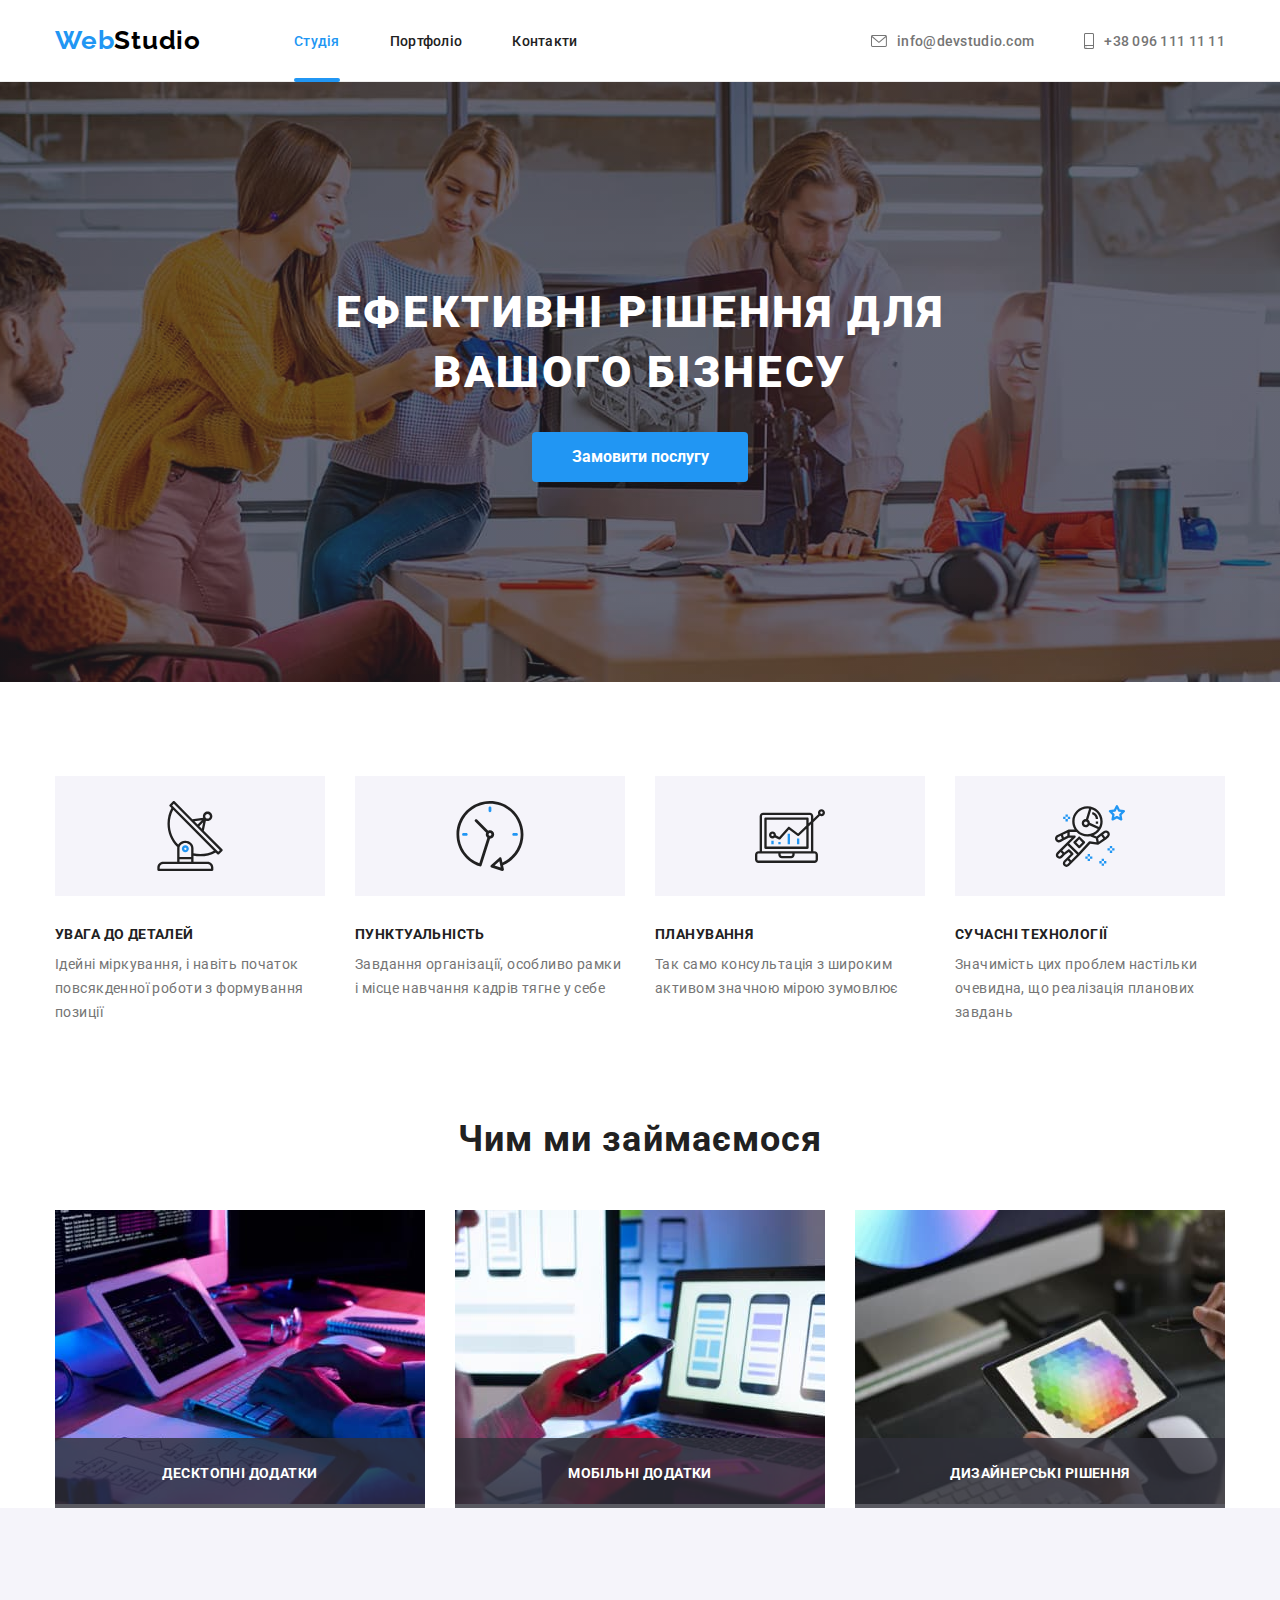
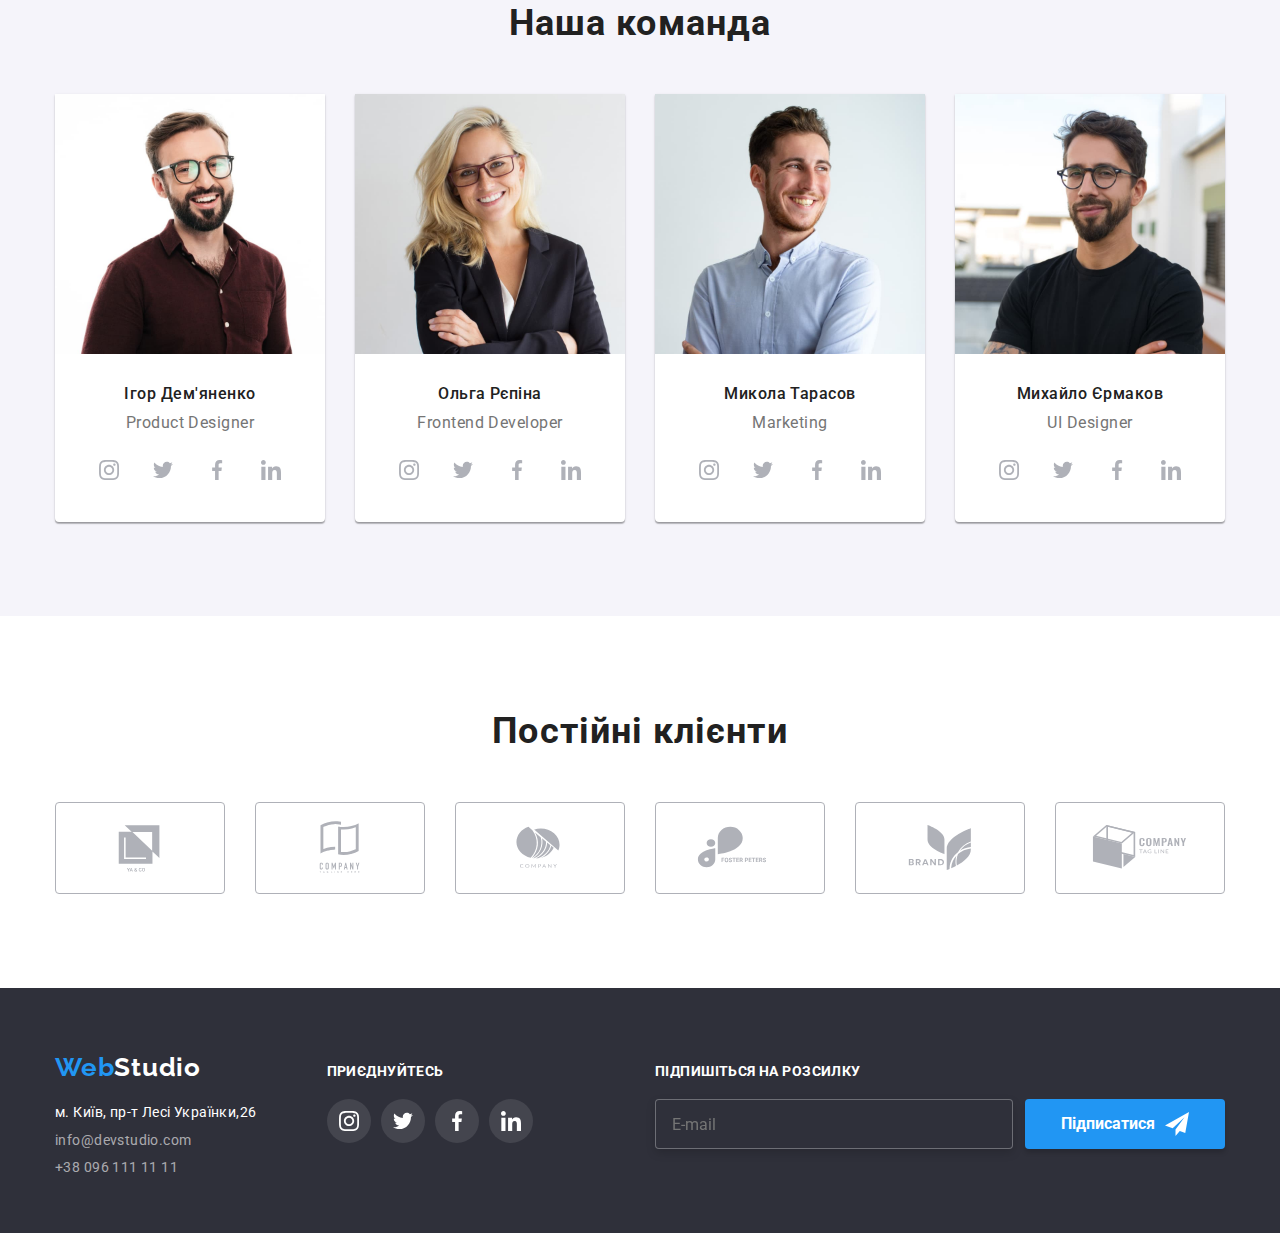
==== commit c4cccc11: "БЕМ" ====
--- a/index.html
+++ b/index.html
@@ -63,7 +63,6 @@
 
     <main>
         <!-- Герой -->
-
         <section class="hero">
 
         <div class="container hero__container">
@@ -76,10 +75,9 @@
         </section>
 
         <!-- section1 -->
-
         <section class="section ">
 
-           <div class="container ">
+           <div class="container">
 
             <h2 class="visually-hidden">Наші особливості</h2>
             
@@ -135,7 +133,6 @@
         </section>
 
         <!-- section2 -->
-
         <section class="galery">
 
             <div class="container galery__container">
@@ -155,8 +152,7 @@
                         <h3 class="galery__pic-discription">Мобільні додатки</h3>
                     </div>
                 </li>
-                    <li class="item galery__item">
-                        <img class="galery__pic" src="./images/picture1.jpg" alt="Розробник обирає кольорову гаму" width="370">
+                    <li class="item galery__item"><img class="picg" src="./images/picture1.jpg" alt="Розробник обирає кольорову гаму" width="370">
                     <div class="galery__discription">
                         <h3 class="galery__pic-discription">Дизайнерські рішення</h3>
                     </div>
@@ -167,7 +163,6 @@
            
 
         <!-- section3 -->
-
         <section class="team section team__section">
 
             <div class="container team__container">
@@ -181,31 +176,31 @@
                     <h3 class="team__member">Ігор Дем'яненко</h3>
                     <p class="team__position">Product Designer</p>
 
-                    <ul class="list icon-flex team-social">
-                        <li class="team-social__item">
-                            <a  class="flexlink team-social__link" href="https://www.instagram.com/">
-                            <svg class="icon team-social__icon">
+                    <ul class="list team-social">
+                        <li class="team-social__item">
+                            <a  class="team-social__link" href="https://www.instagram.com/">
+                            <svg class="team-social__icon">
                                 <use href="./images/icons.svg#instagram"></use>
                             </svg>
                             </a>
                         </li>
                         <li class="team-social__item">
-                            <a class="flexlink team-social__link" href="">
-                             <svg class="icon team-social__icon">
+                            <a class="team-social__link" href="">
+                             <svg class="team-social__icon">
                                 <use href="./images/icons.svg#twitter"></use>
                             </svg>
                             </a>
                         </li>
                         <li class="team-social__item">
-                            <a class="flexlink team-social__link" href="">
-                             <svg class="icon team-social__icon">
+                            <a class="team-social__link" href="">
+                             <svg class="team-social__icon">
                                 <use href="./images/icons.svg#facebook"></use>
                             </svg>
                             </a>
                         </li>
                         <li class="team-social__item">
-                            <a class="flexlink team-social__link"href="">
-                             <svg class="icon team-social__icon">
+                            <a class="team-social__link"href="">
+                             <svg class="team-social__icon">
                                 <use href="./images/icons.svg#linkedin"></use>
                             </svg>
                             </a>
@@ -219,37 +214,36 @@
                     <div class="team__wrap">
                     <h3 class="team__member">Ольга Рєпіна</h3>
                     <p class="team__position">Frontend Developer</p>
-
-                    <ul class="list team-social">
-                        <li class="team-social__item">
-                            <a  class="team-social__link" href="https://www.instagram.com/">
-                            <svg class="icon team-social__icon">
+                <ul class="list team-social">
+                    <li class="team-social__item">
+                        <a class="team-social__link" href="https://www.instagram.com/">
+                            <svg class="team-social__icon">
                                 <use href="./images/icons.svg#instagram"></use>
                             </svg>
-                            </a>
-                        </li>
-                        <li class="team-social__item">
-                            <a class="flexlink team-social__link" href="">
-                             <svg class="icon team-social__icon">
+                        </a>
+                    </li>
+                    <li class="team-social__item">
+                        <a class="team-social__link" href="">
+                            <svg class="team-social__icon">
                                 <use href="./images/icons.svg#twitter"></use>
                             </svg>
-                            </a>
-                        </li>
-                        <li class="team-social__item">
-                            <a class="flexlink team-social__link" href="">
-                             <svg class="icon team-social__icon">
+                        </a>
+                    </li>
+                    <li class="team-social__item">
+                        <a class="team-social__link" href="">
+                            <svg class="team-social__icon">
                                 <use href="./images/icons.svg#facebook"></use>
                             </svg>
-                            </a>
-                        </li>
-                        <li class="team-social__item">
-                            <a class="flexlink team-social__link"href="">
-                             <svg class="icon team-social__icon">
+                        </a>
+                    </li>
+                    <li class="team-social__item">
+                        <a class="team-social__link" href="">
+                            <svg class="team-social__icon">
                                 <use href="./images/icons.svg#linkedin"></use>
                             </svg>
-                            </a>
-                        </li>
-                    </ul>
+                        </a>
+                    </li>
+                </ul>
                     </div>
                     </li>
 
@@ -258,34 +252,33 @@
                     <div class="team__wrap">
                     <h3 class="team__member">Микола Тарасов</h3>
                     <p class="team__position">Marketing</p>
-
                     <ul class="list team-social">
                         <li class="team-social__item">
-                            <a  class="team-social__link" href="https://www.instagram.com/">
-                            <svg class="team-social__icon">
-                                <use href="./images/icons.svg#instagram"></use>
-                            </svg>
+                            <a class="team-social__link" href="https://www.instagram.com/">
+                                <svg class="team-social__icon">
+                                    <use href="./images/icons.svg#instagram"></use>
+                                </svg>
                             </a>
                         </li>
                         <li class="team-social__item">
                             <a class="team-social__link" href="">
-                             <svg class="team-social__icon">
-                                <use href="./images/icons.svg#twitter"></use>
-                            </svg>
+                                <svg class="team-social__icon">
+                                    <use href="./images/icons.svg#twitter"></use>
+                                </svg>
                             </a>
                         </li>
                         <li class="team-social__item">
                             <a class="team-social__link" href="">
-                             <svg class="team-social__icon">
-                                <use href="./images/icons.svg#facebook"></use>
-                            </svg>
-                            </a>
-                        </li>
-                        <li class="team-social__item">
-                            <a class="team-social__link"href="">
-                             <svg class="team-social__icon">
-                                <use href="./images/icons.svg#linkedin"></use>
-                            </svg>
+                                <svg class="team-social__icon">
+                                    <use href="./images/icons.svg#facebook"></use>
+                                </svg>
+                            </a>
+                        </li>
+                        <li class="team-social__item">
+                            <a class="team-social__link" href="">
+                                <svg class="team-social__icon">
+                                    <use href="./images/icons.svg#linkedin"></use>
+                                </svg>
                             </a>
                         </li>
                     </ul>
@@ -297,182 +290,187 @@
                     <div class="team__wrap">
                     <h3 class="team__member">Михайло Єрмаков</h3>
                     <p class="team__position">UI Designer</p>
-
-                    <ul class="list team-social">
-                        <li class="team-social__item">
-                            <a  class="team-social__link" href="https://www.instagram.com/">
+                <ul class="list team-social">
+                    <li class="team-social__item">
+                        <a class="team-social__link" href="https://www.instagram.com/">
                             <svg class="team-social__icon">
                                 <use href="./images/icons.svg#instagram"></use>
                             </svg>
-                            </a>
-                        </li>
-                        <li class="team-social__item">
-                            <a class="team-social__link" href="">
-                             <svg class="team-social__icon">
+                        </a>
+                    </li>
+                    <li class="team-social__item">
+                        <a class="team-social__link" href="">
+                            <svg class="team-social__icon">
                                 <use href="./images/icons.svg#twitter"></use>
                             </svg>
-                            </a>
-                        </li>
-                        <li class="team-social__item">
-                            <a class="team-social__link" href="">
-                             <svg class="team-social__icon">
+                        </a>
+                    </li>
+                    <li class="team-social__item">
+                        <a class="team-social__link" href="">
+                            <svg class="team-social__icon">
                                 <use href="./images/icons.svg#facebook"></use>
                             </svg>
-                            </a>
-                        </li>
-                        <li class="team-social__item">
-                            <a class="team-social__link"href="">
-                             <svg class="team-social__icon">
+                        </a>
+                    </li>
+                    <li class="team-social__item">
+                        <a class="team-social__link" href="">
+                            <svg class="team-social__icon">
                                 <use href="./images/icons.svg#linkedin"></use>
                             </svg>
-                            </a>
-                        </li>
-                    </ul>
-                    </div>
-                    </li>
-
+                        </a>
+                    </li>
                 </ul>
+                    </div>
+                    </li>
+
+                </ul>
             </div>
         </section>
 
         <!-- client section -->
-        <section class="section client">
+        <section class="section сlient">
             <div class="container client__container">
             <h2 class="client__title">Постійні клієнти</h2>
 
             <ul class="list client__list">
-                <li class="client__item">
-                     <a class="client__link">
-                <svg width="106" height="60" class="client__icon">
+            <li>
+            <a class="client__link">
+                <svg class="client__icon">
                     <use href="./images/icons.svg#Logo"></use>
                 </svg>
 
             </a>
-                </li>
-
-                <li class="client__item">
-                     <a class="client__link">
-                    <svg width="106" height="60" class="client__icon">
-                    <use href="./images/icons.svg#Logo2"></use>
-                </svg>
+            </li>
+
+                <li>
+                <a class="client__link">
+                    <svg class="client__icon">
+                        <use href="./images/icons.svg#Logo2"></use>
+                    </svg>
+                
                 </a>
 
             </li>
-                <li class="client__item">
-                     <a class="client__link">
-                    <svg width="106" height="60" class="client__icon">
+                <li>
+            <a class="client__link">
+                <svg class="client__icon">
                     <use href="./images/icons.svg#Logo3"></use>
                 </svg>
+            
+            </a>
+
+                </li>
+
+                <li>
+                <a class="client__link">
+                    <svg class="client__icon">
+                        <use href="./images/icons.svg#Logo4"></use>
+                    </svg>
+                
                 </a>
 
                 </li>
 
-                <li class="client__item">
-                     <a class="client__link">
-                    <svg width="106" height="60" class="client__icon">
-                    <use href="./images/icons.svg#Logo4"></use>
-                </svg>
+                <li>
+                <a class="client__link">
+                    <svg class="client__icon">
+                        <use href="./images/icons.svg#Logo5"></use>
+                    </svg>
+                
                 </a>
 
                 </li>
 
-                <li class="client__item">
-                     <a class="client__link">
-                  <svg width="106" height="60" class="client__icon">
-                    <use href="./images/icons.svg#Logo5"></use>
-                </svg>  
+                <li>
+                <a class="client__link">
+                    <svg class="client__icon">
+                        <use href="./images/icons.svg#Logo6"></use>
+                    </svg>
+                
                 </a>
 
                 </li>
 
-                <li class="client__item">
-                <a class="client__link">
-                <svg width="106" height="60" class="client__icon">
-                    <use href="./images/icons.svg#Logo6"></use>
-                </svg>
-                </a>
-
-                </li>
-
             </ul>
             </div>
         </section>
-
-        
     </main>
     
-<!-- Подвал сайта -->
-    <footer class="footer" >
-        
-    <div class="container footer__container">
-    <div>
-    <a class="footer-logo" lang="en" href="/"><span class="footer-span">Web</span>Studio </a>
-
-    <address>
-
-        <ul class="list footer-list">
-            <li class="item"><a class="address" href="https://goo.gl/maps/CPtrU1FHBa2aNyZL9" target="_blank" rel="noopener noreferrer">м. Київ, пр-т Лесі Українки,26</a></li>
-            <li class="item"><a class="footer-mail portfolio-mail" href="mailto:info@devstudio.com">info@devstudio.com </a></li>
-            <li class="item"><a class="footer-number portfolio-number" href="tel:+380961111111">+38 096 111 11 11</a></li>
-            
-        </ul>
-
-     </address>
-    </div>
-
-     <div class="social">
-        <p class="social-title">ПРИЄДНУЙТЕСЬ</p>
-        <ul class="list flex-footer-list">
+        <!-- Подвал сайта -->
+        <footer class="footer">
+
+            <div class="container footer-container">
+                <div>
+                    <a class="footer-logo" lang="en" href="/"><span class="footer-span">Web</span>Studio </a>
+
+                    <address>
+
+                        <ul class="list footer-list">
+                            <li class="item"><a class="address" href="https://goo.gl/maps/CPtrU1FHBa2aNyZL9" target="_blank"
+                                    rel="noopener noreferrer">м. Київ, пр-т Лесі Українки,26</a></li>
+                            <li class="item"><a class="footer-mail portfolio-mail"
+                                    href="mailto:info@devstudio.com">info@devstudio.com </a></li>
+                            <li class="item"><a class="footer-number portfolio-number" href="tel:+380961111111">+38 096 111 11
+                                    11</a></li>
+
+                        </ul>
+
+                    </address>
+                </div>
+
+                <div class="social">
+                    <p class="social-title">ПРИЄДНУЙТЕСЬ</p>
+                    <ul class="list flex-footer-list">
                         <li class="item">
-                            <a  class="social-link" href="https://www.instagram.com/">
-                            <svg class="icon footer__icon">
-                                <use href="./images/icons.svg#instagram"></use>
-                            </svg>
+                            <a class="social-link" href="https://www.instagram.com/">
+                                <svg class="icon footer-icon">
+                                    <use href="./images/icons.svg#instagram"></use>
+                                </svg>
                             </a>
                         </li>
                         <li class="item">
                             <a class="social-link" href="">
-                             <svg class="icon footer__icon">
-                                <use href="./images/icons.svg#twitter"></use>
-                            </svg>
+                                <svg class="icon footer-icon">
+                                    <use href="./images/icons.svg#twitter"></use>
+                                </svg>
                             </a>
                         </li>
                         <li class="item">
                             <a class="social-link" href="">
-                             <svg class="icon footer__icon">
-                                <use href="./images/icons.svg#facebook"></use>
-                            </svg>
+                                <svg class="icon footer-icon">
+                                    <use href="./images/icons.svg#facebook"></use>
+                                </svg>
                             </a>
                         </li>
                         <li class="item">
-                            <a class="social-link"href="">
-                             <svg class="icon footer__icon">
-                                <use href="./images/icons.svg#linkedin"></use>
-                            </svg>
+                            <a class="social-link" href="">
+                                <svg class="icon footer-icon">
+                                    <use href="./images/icons.svg#linkedin"></use>
+                                </svg>
                             </a>
                         </li>
                     </ul>
-             </div>
-
-            <form class="mailing-form">
-            <strong class="mailing-title">Підпишіться на розсилку</strong>
-
-            <div class="mailing">
-            <label for="mailing-mail"></label>
-            <input type="email" class="mailing-input"name="For-email" placeholder="E-mail" id="mailing-mail">
-            <button class="mailing-btn" type="submit">Підписатися
-                <svg class="mailing-icon">
-                    <use href="./images/icons.svg#icon-send"></use>
-                </svg>
-            </button>
-            </div>
-            
-        </form>
-    </div> 
-
-   
-
-    </footer>
+                </div>
+
+                <form class="mailing-form">
+                    <strong class="mailing-title">Підпишіться на розсилку</strong>
+
+                    <div class="mailing">
+                        <label for="mailing-mail"></label>
+                        <input type="email" class="mailing-input" name="For-email" placeholder="E-mail" id="mailing-mail">
+                        <button class="mailing-btn" type="submit">Підписатися
+                            <svg class="mailing-icon">
+                                <use href="./images/icons.svg#icon-send"></use>
+                            </svg>
+                        </button>
+                    </div>
+
+                </form>
+            </div>
+
+
+
+        </footer>
     
         <div data-modal class="backdrop is-hidden">
             <div class="modal">
--- a/css/styles.css
+++ b/css/styles.css
@@ -4,61 +4,64 @@
 /*  Основной цвет фона  #F5F5F5;*/
 /* Вторичный цвета фона #F5F4FA; */
 
-:root{
+:root {
   /* color */
---primary-text-color:#212121;
---secondary-text-color:#757575;
---accent-text-color:#2196F3;
---primary-bg-color:#F5F5F5;
---secondary-bg-color:#F5F4FA;
---light-color:#FFFFFF;
---hero-footer-bg-color:#2F303A;
---black-logo-color:#000000;
-
-/* font */
---main-font: 'Roboto', sans-serif;
---secondary-font: 'Raleway', sans-serif;
-/* animation */
---cubik--:cubic-bezier(0.4, 0, 0.2, 1);
---timing--:250ms;
-}
-body{
-  font-family: 'Roboto', sans-serif; 
-  background-color:var(--light-color);
+  --primary-text-color: #212121;
+  --secondary-text-color: #757575;
+  --accent-text-color: #2196F3;
+  --primary-bg-color: #F5F5F5;
+  --secondary-bg-color: #F5F4FA;
+  --light-color: #FFFFFF;
+  --hero-footer-bg-color: #2F303A;
+  --black-logo-color: #000000;
+
+  /* font */
+  --main-font: 'Roboto', sans-serif;
+  --secondary-font: 'Raleway', sans-serif;
+  /* animation */
+  --cubik--: cubic-bezier(0.4, 0, 0.2, 1);
+  --timing--: 250ms;
+}
+
+body {
+  font-family: 'Roboto', sans-serif;
+  background-color: var(--light-color);
   color: var(--secondary-text-color);
 }
 
-.list{
-list-style: none;
-margin-top: 0;
-margin-bottom: 0;
-padding-right:0;
-padding-left: 0;
-}
-.link{
+.list {
+  list-style: none;
+  margin-top: 0;
+  margin-bottom: 0;
+  padding-right: 0;
+  padding-left: 0;
+}
+
+.link {
   text-decoration: none;
 
 }
 
-.container{
-  width:1200px;
-  padding-left:15px;
-  padding-right:15px;
+.container {
+  width: 1200px;
+  padding-left: 15px;
+  padding-right: 15px;
   margin: 0 auto;
 }
+
 /* header */
 
-.header{
-color:var(--light-color);
-border-bottom: 1px solid #ECECEC;
+.header {
+  color: var(--light-color);
+  border-bottom: 1px solid #ECECEC;
 }
 .logo {
   color:var(--black-logo-color);
   font-family: var(--secondary-font);
-  text-decoration: none;  
-  font-weight:700;
+  text-decoration: none;
+  font-weight: 700;
   font-size: 26px;
-  line-height:calc(31 / 26);
+  line-height: calc(31 / 26);
   letter-spacing: 0.03em;
   padding-top: 25px;
   padding-bottom: 25px;
@@ -186,12 +189,16 @@
   margin-right: 10px;
 }
 
-.contact-list{
-display: flex;
-justify-content: flex-end;
-align-items: flex-start;
-margin-left: auto;
-fill:var(--secondary-text-color);
+.contact-list {
+  display: flex;
+  justify-content: flex-end;
+  align-items: flex-start;
+  margin-left: auto;
+  fill: var(--secondary-text-color);
+}
+
+.contact {
+  display: flex;
 }
 
 .contact{
@@ -201,8 +208,8 @@
 
 
 /* hero */
-.hero{
-  background-color:var(--hero-footer-bg-color);
+.hero {
+  background-color: var(--hero-footer-bg-color);
   padding-top: 200px;
   padding-bottom: 200px;
 
@@ -211,151 +218,150 @@
   margin-left: auto;
   margin-right: auto;
 
-  background:linear-gradient(
-    rgba(47, 48, 58, 0.4),
-    rgba(47, 48, 58, 0.4)
-  ),url(../images/heropic.jpg);
+  background: linear-gradient(rgba(47, 48, 58, 0.4),
+      rgba(47, 48, 58, 0.4)), url(../images/heropic.jpg);
 
   background-repeat: no-repeat;
   background-position: center;
   background-size: cover;
 }
 
-.hero__title{
-color: var(--light-color);
-font-family:inherit;
-font-weight: 900;
-font-size: 44px;
-line-height:calc(60 / 44);
-text-align: center;
-letter-spacing: 0.06em;
-text-transform: uppercase;
-
-width:696px;
-margin: auto;
-margin-bottom: 30px;
-}
-
-
-.hero__button{
-cursor: pointer;
-color:var(--light-color);
-background-color: var(--accent-text-color);
-font-weight: 700;
-font-size: 16px;
-line-height:calc(30 / 16);
-
-display:block;
-width: 216px;
-margin: auto;
-padding: 10px 32px;
-align-items:center;
-text-align:center;
-
-border:transparent;
-border-radius: 4px;
-
-transition: background-color var(--timing--) var(--cubik--);
+.hero__title {
+  color: var(--light-color);
+  font-family: inherit;
+  font-weight: 900;
+  font-size: 44px;
+  line-height: calc(60 / 44);
+  text-align: center;
+  letter-spacing: 0.06em;
+  text-transform: uppercase;
+
+  width: 696px;
+  margin: auto;
+  margin-bottom: 30px;
+}
+
+
+.hero__button {
+  cursor: pointer;
+  color: var(--light-color);
+  background-color: var(--accent-text-color);
+  font-weight: 700;
+  font-size: 16px;
+  line-height: calc(30 / 16);
+
+  display: block;
+  width: 216px;
+  margin: auto;
+  padding: 10px 32px;
+  align-items: center;
+  text-align: center;
+
+  border: transparent;
+  border-radius: 4px;
+
+  transition: background-color var(--timing--) var(--cubik--);
 }
 
 .hero__button:hover,
-.hero__button:focus{
-  background-color:#188CE8;
+.hero__button:focus {
+  background-color: #188CE8;
 }
 
 /* section1 */
-.section{
+.section {
   padding-top: 94px;
   padding-bottom: 94px;
 }
 
 
-.features{
+.features {
   display: flex;
   padding-left: 0;
 }
 
-.features .item{
- width: 270px;
-}
-
-.features .item + .item{
- margin-left: 30px;
-}
-
-.background-icon{
-display: flex;
-align-items: center;
-justify-content: center;
-
-background: var(--secondary-bg-color);
-
-height: 120px;
-
-margin-bottom: 30px;
-}
-
-
-.galery__title{
-color: var(--primary-text-color);
-font-weight: 700;
-font-size: 36px;
-line-height: calc(42 / 36);
-letter-spacing: 0.03em;
-margin-top: 0;
-margin-bottom:50px;
-text-align: center;
-}
-
-.visually-hidden{
-position: absolute;
-white-space: nowrap;
-width: 1px;
-height: 1px;
-overflow: hidden;
-border: 0;
-padding: 0;
-clip: rect(0 0 0 0);
-clip-path: inset(50%);
-margin: -1px;
-}
-
-
-.features-title{
-color: var(--primary-text-color);
-font-weight:700;
-font-size: 14px;
-line-height:calc(16 / 14);
-letter-spacing: 0.03em;
-text-transform: uppercase;
-margin-top: 0;
-margin-bottom: 10px;
-
-}
-
-.features-content{
-font-weight: 400;
-font-size: 14px;
-line-height:calc(24 / 14);
-letter-spacing: 0.03em;
-margin: 0;
-}
+.features .item {
+  width: 270px;
+}
+
+.features .item+.item {
+  margin-left: 30px;
+}
+
+.background-icon {
+  display: flex;
+  align-items: center;
+  justify-content: center;
+
+  background: var(--secondary-bg-color);
+
+  height: 120px;
+
+  margin-bottom: 30px;
+}
+
+
+.galery__title {
+  color: var(--primary-text-color);
+  font-weight: 700;
+  font-size: 36px;
+  line-height: calc(42 / 36);
+  letter-spacing: 0.03em;
+  margin-top: 0;
+  margin-bottom: 50px;
+  text-align: center;
+}
+
+.visually-hidden {
+  position: absolute;
+  white-space: nowrap;
+  width: 1px;
+  height: 1px;
+  overflow: hidden;
+  border: 0;
+  padding: 0;
+  clip: rect(0 0 0 0);
+  clip-path: inset(50%);
+  margin: -1px;
+}
+
+
+.features-title {
+  color: var(--primary-text-color);
+  font-weight: 700;
+  font-size: 14px;
+  line-height: calc(16 / 14);
+  letter-spacing: 0.03em;
+  text-transform: uppercase;
+  margin-top: 0;
+  margin-bottom: 10px;
+
+}
+
+.features-content {
+  font-weight: 400;
+  font-size: 14px;
+  line-height: calc(24 / 14);
+  letter-spacing: 0.03em;
+  margin: 0;
+}
+
 /* section2 */
-.galery__list{
+.galery__list {
   display: flex;
   gap: 30px;
 }
 
-.galery__pic{
+.galery__pic {
   display: block;
   max-width: 100%;
 }
 
-.galery__item{
+.galery__item {
   position: relative;
 }
 
-.galery__pic-discription{
+.galery__pic-discription {
   margin: 0;
   color: var(--light-color);
   font-weight: 700;
@@ -365,7 +371,8 @@
   letter-spacing: 0.03em;
   text-transform: uppercase;
 }
-.galery__discription{
+
+.galery__discription {
   position: absolute;
 
   bottom: 0;
@@ -378,7 +385,7 @@
   justify-content: center;
   align-items: center;
 
-  background-color:rgba(47, 48, 58, 0.8);
+  background-color: rgba(47, 48, 58, 0.8);
 }
 
 
@@ -389,65 +396,70 @@
   display: block;
 }
 
-.team__title{
-color: var(--primary-text-color);
-font-weight: 700;
-font-size: 36px;
-line-height: calc(42 / 36);
-letter-spacing: 0.03em;
-margin-top: 0;
-margin-bottom:50px;
-text-align: center;
-}
-.team__list{
-  display: flex;
-}
-
-.team__list .team__item{
-background-color: var(--light-color);
-box-shadow: 0px 1px 3px rgba(0, 0, 0, 0.12), 0px 1px 1px rgba(0, 0, 0, 0.14), 0px 2px 1px rgba(0, 0, 0, 0.2);
-border-radius: 0px 0px 4px 4px;
-}
-
-.team .team__item:not(:last-child){
+.team__title {
+  color: var(--primary-text-color);
+  font-weight: 700;
+  font-size: 36px;
+  line-height: calc(42 / 36);
+  letter-spacing: 0.03em;
+  margin-top: 0;
+  margin-bottom: 50px;
+  text-align: center;
+}
+
+.team__list {
+  display: flex;
+}
+
+.team__list .team__item {
+  background-color: var(--light-color);
+  box-shadow: 0px 1px 3px rgba(0, 0, 0, 0.12), 0px 1px 1px rgba(0, 0, 0, 0.14), 0px 2px 1px rgba(0, 0, 0, 0.2);
+  border-radius: 0px 0px 4px 4px;
+}
+
+.team .team__item:not(:last-child) {
   margin-right: 30px;
 }
-.team__wrap{
-padding-top: 30px;
-padding-bottom: 30px;
-}
-.team__member{
-color: var(--primary-text-color);
-font-weight: 500;
-font-size: 16px;
-line-height:calc(19 / 16);
-text-align: center;
-letter-spacing: 0.03em;
-margin-top: 0;
-margin-bottom: 10px;
-}
-.team__pic{
+
+.team__wrap {
+  padding-top: 30px;
+  padding-bottom: 30px;
+}
+
+.team__member {
+  color: var(--primary-text-color);
+  font-weight: 500;
+  font-size: 16px;
+  line-height: calc(19 / 16);
+  text-align: center;
+  letter-spacing: 0.03em;
+  margin-top: 0;
+  margin-bottom: 10px;
+}
+
+.team__pic {
   display: block;
   max-width: 100%;
 }
 
-.team__position{
-font-weight: 400;
-font-size: 16px;
-line-height:calc(19 / 16);
-text-align: center;
-letter-spacing: 0.03em;
-margin: 0;
-margin-bottom: 16px;
-}
-.team-social{
+.team__position {
+  font-weight: 400;
+  font-size: 16px;
+  line-height: calc(19 / 16);
+  text-align: center;
+  letter-spacing: 0.03em;
+  margin: 0;
+  margin-bottom: 16px;
+}
+
+.team-social {
   display: flex;
   align-items: center;
   justify-content: center;
   gap: 10px;
 }
 
-.team-social__link{
+.team-social__link {
   display: flex;
   align-items: center;
   justify-content: center;
@@ -460,74 +472,79 @@
   background-color: var(--light-color);
 
   transition: color var(--timing--) var(--cubik--),
-  background-color var(--timing--) var(--cubik--);
-}
-
-.team-social__link:hover{
-color: #FFFFFF;
-background-color: var(--accent-text-color);
-}
-
-.team-social__link:focus{
-color: #FFFFFF;
-background-color: var(--accent-text-color);
-}
-
-.team-social__icon{
+    background-color var(--timing--) var(--cubik--);
+}
+
+.team-social__link:hover {
+  color: #FFFFFF;
+  background-color: var(--accent-text-color);
+}
+
+.team-social__link:focus {
+  color: #FFFFFF;
+  background-color: var(--accent-text-color);
+}
+
+.team-social__icon {
   width: 20px;
   height: 20px;
-  fill :currentColor;
+  fill: currentColor;
 }
 
 
 /* client section */
-.client__title{
-color: var(--primary-text-color);
-font-weight: 700;
-font-size: 36px;
-line-height: calc(42 / 36);
-letter-spacing: 0.03em;
-margin-top: 0;
-margin-bottom: 50px;
-text-align: center;
-}
-
-.client__link{
-display: flex;
-align-items: center;
-justify-content: center;
-background-color: var(--light-color);
-width: 170px;
-height: 92px;
-fill: #AFB1B8;
-border: 1px solid #AFB1B8;
-border-radius: 4px;
-
-transition: fill var(--timing--) var(--cubik--);
-}
-
-.client__link:hover{
-fill: var(--accent-text-color);
-border: 1px solid rgba(33, 150, 243, 1);
-}
-
-.client__link:focus{
-fill: var(--accent-text-color);
-border: 1px solid rgba(33, 150, 243, 1);
-}
-
-.client__list{
+.client__title {
+  color: var(--primary-text-color);
+  font-weight: 700;
+  font-size: 36px;
+  line-height: calc(42 / 36);
+  letter-spacing: 0.03em;
+  margin-top: 0;
+  margin-bottom: 50px;
+  text-align: center;
+}
+
+.client__link {
+  display: flex;
+  align-items: center;
+  justify-content: center;
+  background-color: var(--light-color);
+  width: 170px;
+  height: 92px;
+  fill: #AFB1B8;
+  border: 1px solid #AFB1B8;
+  border-radius: 4px;
+
+  transition: fill var(--timing--) var(--cubik--);
+}
+
+.client__link:hover {
+  fill: var(--accent-text-color);
+  border: 1px solid rgba(33, 150, 243, 1);
+}
+
+.client__link:focus {
+  fill: var(--accent-text-color);
+  border: 1px solid rgba(33, 150, 243, 1);
+}
+
+.client__list {
   display: flex;
   align-items: center;
   justify-content: center;
   gap: 30px;
 }
 
+.client__icon {
+ width: 106px;
+ height: 60px;
+}
+
 
 
 /* modal */
 
-.backdrop{
+.backdrop {
   position: fixed;
   top: 0;
   left: 0;
@@ -539,16 +556,18 @@
   transition: opacity var(--timing--) var(--cubik--);
 
 }
-.backdrop.is-hidden{
+
+.backdrop.is-hidden {
   opacity: 0;
   pointer-events: none;
-  visibility:hidden;
-}
-.backdrop.is-hidden .modal{
+  visibility: hidden;
+}
+
+.backdrop.is-hidden .modal {
   transform: scale(0.5);
 }
 
-.modal{
+.modal {
   width: 528px;
   padding: 40px;
 
@@ -557,14 +576,14 @@
   top: 50%;
   transform: translate(-50%, -50%) scale(1);
 
-  background-color:var(--light-color);
+  background-color: var(--light-color);
   box-shadow: 0px 1px 3px rgba(0, 0, 0, 0.12), 0px 1px 1px rgba(0, 0, 0, 0.14), 0px 2px 1px rgba(0, 0, 0, 0.2);
   border-radius: 4px;
   transition: transform var(--timing--) var(--cubik--);
-  
-}
-
-.modaloff{
+
+}
+
+.modaloff {
   position: absolute;
   top: 8px;
   right: 8px;
@@ -587,20 +606,21 @@
 
 }
 
-.modaloff:hover{
+.modaloff:hover {
   fill: var(--accent-text-color);
 }
 
-.modal-icon{
+.modal-icon {
   width: 18px;
   height: 18px;
 }
-.application-form{
+
+.application-form {
   display: block;
 }
 
 
-.form-title{
+.form-title {
   display: block;
   text-align: center;
 
@@ -613,12 +633,14 @@
 
   margin-bottom: 12px;
 }
+
 .form-group {
   position: relative;
   display: flex;
   flex-direction: column;
   margin-bottom: 10px;
 }
+
 .form-group-lable {
   margin-bottom: 4px;
   color: var(--secondary-text-color);
@@ -638,11 +660,11 @@
 }
 
 .form-group-input:hover,
-.form-group-input:focus{
+.form-group-input:focus {
   border-color: var(--accent-text-color);
 }
 
-.form-group-textarea{
+.form-group-textarea {
   height: 120px;
   border: 1px solid rgba(33, 33, 33, 0.2);
   border-radius: 4px;
@@ -652,12 +674,13 @@
 
   resize: none;
 }
-.form-group-textarea:hover{
+
+.form-group-textarea:hover {
   border-color: var(--accent-text-color);
 }
 
-.form-group:hover .form-group-icon{
- fill: var(--accent-text-color);
+.form-group:hover .form-group-icon {
+  fill: var(--accent-text-color);
 }
 
 .form-group-icon {
@@ -669,26 +692,26 @@
 
 }
 
-textarea::placeholder-shown { 
+textarea::placeholder-shown {
   color: rgba(117, 117, 117, 0.502);
   padding-top: 12px;
   padding-left: 16px;
 }
 
-.form-terms{
+.form-terms {
   display: block;
 }
 
-.form-terms-label{
+.form-terms-label {
   margin-bottom: 4px;
   color: var(--secondary-text-color);
 }
 
-.form-terms-info{
-display: inline-block;
-color: var(--secondary-text-color);
-margin-bottom: 30px;
-user-select: none;
+.form-terms-info {
+  display: inline-block;
+  color: var(--secondary-text-color);
+  margin-bottom: 30px;
+  user-select: none;
 
 }
 
@@ -699,15 +722,15 @@
 }
 
 .icon-unchecked {
- opacity: 1;
- transition: opacity var(--timing--) var(--cubik--);
-}
-
-.form-terms-input:checked + .form-terms-icons .icon-checked{
   opacity: 1;
-}
-
-.icon-checked{
+  transition: opacity var(--timing--) var(--cubik--);
+}
+
+.form-terms-input:checked+.form-terms-icons .icon-checked {
+  opacity: 1;
+}
+
+.icon-checked {
   opacity: 0;
   transition: opacity var(--timing--) var(--cubik--);
 }
@@ -715,341 +738,134 @@
 
 
 
-.form-terms-link{
-color: var(--accent-text-color);
-}
-
-.form-btn{
+.form-terms-link {
+  color: var(--accent-text-color);
+}
+
+.form-btn {
   cursor: pointer;
   color: var(--light-color);
   background-color: var(--accent-text-color);
   font-weight: 700;
   font-size: 16px;
   line-height: calc(30 / 16);
-  
+
   display: block;
   width: 200px;
   margin: auto;
   padding: 10px 32px;
   align-items: center;
   text-align: center;
-  
+
   box-shadow: 0px 4px 4px rgba(0, 0, 0, 0.15);
   border: transparent;
   border-radius: 4px;
 
   transition: background-color var(--timing--) var(--cubik--),
-  box-shadow var(--timing--) var(--cubik--);
+    box-shadow var(--timing--) var(--cubik--);
 }
 
 .form-btn:hover,
-.form-btn:focus{
-   background-color:#188CE8;
-}
+.form-btn:focus {
+  background-color: #188CE8;
+}
+
 /* footer */
 .footer {
-background-color:var(--hero-footer-bg-color);
-padding-top: 64px;
-padding-bottom: 56px;
-}
-
-.footer-logo{
-  color:var(--light-color);
+  background-color: var(--hero-footer-bg-color);
+  padding-top: 64px;
+  padding-bottom: 56px;
+}
+
+.footer-logo {
+  color: var(--light-color);
   font-family: var(--secondary-font);
-  text-decoration: none;  
-  font-weight:700;
+  text-decoration: none;
+  font-weight: 700;
   font-size: 26px;
-  line-height:calc(31 / 26);
+  line-height: calc(31 / 26);
   letter-spacing: 0.03em;
   display: inline-block;
   margin-bottom: 20px;
 }
 
-.footer-span{
-  color:var(--accent-text-color);
-}
-
-.address{
-color: var(--light-color);
-font-style: normal;
-font-size: 14px;
-text-decoration: none;
-letter-spacing: 0.03em;
-display: inline-block;
-
-transition: color var(--timing--) var(--cubik--);
+.footer-span {
+  color: var(--accent-text-color);
+}
+
+.address {
+  color: var(--light-color);
+  font-style: normal;
+  font-size: 14px;
+  text-decoration: none;
+  letter-spacing: 0.03em;
+  display: inline-block;
+
+  transition: color var(--timing--) var(--cubik--);
 }
 
 .address:hover,
-.address:focus{
-  color:var(--accent-text-color);
-}
-
-.footer-mail,.footer-number{
-color:rgba(255, 255, 255, 0.6);
-font-style: normal;
-font-size:14px;
-letter-spacing: 0.03em;
-text-decoration: none;
-display: inline-block;
-transition: color var(--timing--) var(--cubik--);
-}
-
-.footer-list .item:not(:last-child){
+.address:focus {
+  color: var(--accent-text-color);
+}
+
+.footer-mail,
+.footer-number {
+  color: rgba(255, 255, 255, 0.6);
+  font-style: normal;
+  font-size: 14px;
+  letter-spacing: 0.03em;
+  text-decoration: none;
+  display: inline-block;
+  transition: color var(--timing--) var(--cubik--);
+}
+
+.footer-list .item:not(:last-child) {
   margin-bottom: 9px;
 }
 
 
 .footer-number:hover,
-.footer-number:focus{
-  color:var(--accent-text-color);
+.footer-number:focus {
+  color: var(--accent-text-color);
 }
 
 .footer-mail:hover,
-.footer-mail:focus{
-  color:var(--accent-text-color);
-}
-.contact{
-  align-items: center;
-}
-
-
-
-
-/* portfolio */
-
-/* section */
-
-.portfolio-button{
-cursor: pointer;
-color: var(--primary-text-color);
-background-color:var(--secondary-bg-color);
-font-family: inherit;
-font-weight: 500;
-font-size: 16px;
-line-height:calc(26 / 16);
-letter-spacing: 0.03em;
-
-display:block;
-padding: 6px 22px;
-text-align:center;
-border:transparent;
-border-radius: 4px;
-
-transition: color var(--timing--) var(--cubik--),
-background-color var(--timing--) var(--cubik--),
-color var(--timing--) var(--cubik--),
-box-shadow var(--timing--) var(--cubik--);
-
-
-}
-
-.portfolio-button :nth-child(1){
-  width: 73px;
-  margin-right: 8px;
-  padding:6px 25px;
-}
-
-.portfolio-button:nth-child(2){
-width: 125px;
-}
-
-.portfolio-button :nth-child(3){
-  width: 112px;
-}
-.portfolio-button:nth-child(4){
-width: 103px;
-}
-.portfolio-button :nth-child(5){
-  width: 130px;
-}
-
-.portfolio-button:hover,
-.portfolio-button:focus{
-  background-color:var(--accent-text-color);
-
-  color:var(--light-color);
-  box-shadow: 0px 4px 4px 0px rgba(0, 0, 0, 0.25);
-}
-
-
-
-.flex-portfolio-button{
-  display: flex;
-  justify-content: center;
-  margin-bottom: 50px;
-}
-
-
-
-.partfolio-img{
-display: block;
-margin-top: 0;
-max-width: 100%;
-}
-
-
-
-.portfolio-title{
-color:var(--primary-text-color);
-font-weight: 700;
-font-size: 18px;
-line-height:calc(36 / 18);
-letter-spacing: 0.06em;
-
-margin-top: 0;
-margin-bottom: 4px;
-}
-
-.portfolio-content{
-color: var(--secondary-text-color);
-
-font-size: 16px;
-line-height:calc(30 / 16);
-letter-spacing: 0.03em;
-
-margin-top: 0;
-margin-bottom: 0;
-}
-
-.overlay{
-  overflow: hidden;
-  position: relative;
-}
-
-.hoverinfo{
-  position: absolute;
-  top:0;
-  left: 0;
-
-  width: 100%;
-  height: 100%;
-
-  padding-left: 24px;
-  padding-right: 24px;
-
-  display: flex;
-  justify-content: center;
-  align-items: center;
-
-  background-color: rgba(33, 150, 243, 0.9);
-  
-  color: var(--light-color);
-  font-weight: 400;
-  font-size: 18px;
-  line-height: 28px;
-  letter-spacing: 0.03em;
-
-  transform: translateY(101%);
-
-  transition-property: transform, opacity;
-  transition-duration: 250ms;
-  transition-timing-function: cubic-bezier(0.4, 0, 0.2, 1);
-
-  
-  /* transition: color var(--timing--) var(--cubik--),
-  opacity var(--timing--) var(--cubik--);
-  
-  ОСЬ ТАКИЙ ВАРІАНТ ЧОМУСЬ НЕ ПРАЦЮЄ */
-  
-  opacity: 0;
-}
-
-.hoverinfo .info{
-  position: absolute;
-  padding-left: 24px;
-  padding-right: 24px;
-}
-
-.portfolio-link:hover .hoverinfo{
-transform: translateY(0);
-opacity: 1;
-
-}
-
-.flex-container{
-width: 1200px;
-padding-right: 15px;
-padding-left:  15px;
-margin-left: auto;
-margin-right: auto;
-}
-
-.flex-card{
-display: flex;
-flex-wrap: wrap;
-gap: 30px;
-}
-
-.flex-card .item{
-width: calc((100% - 60px) / 3);
-margin-bottom: 0;
-}
-
-.portfolio-link{
-  display: block;
-  transition: box-shadow var(--timing--) var(--cubik--);
-}
-
-.portfolio-link:hover,
-.portfolio-link:focus{
-box-shadow: 0px 1px 1px rgba(0, 0, 0, 0.12), 0px 4px 4px rgba(0, 0, 0, 0.06), 1px 4px 6px rgba(0, 0, 0, 0.16); 
-
-}
-
-.flex-card .item:nth-child(3n){
-margin-right: 0;
-}
-
-.flex-portfolio-button .item:last-child{
-margin-right: 0;
-}
-.description{
-  padding-top: 20px;
-  padding-bottom: 20px;
-  padding-right: 24px;
-  padding-left: 24px;
-
-  border-right-width: 1px;
-  border-right-style: solid;
-  border-right-color:#EEEEEE;
-
-  
-  border-bottom-width: 1px;
-  border-bottom-style: solid;
-  border-bottom-color: #EEEEEE;
-
-  
-  border-left-width: 1px;
-  border-left-style: solid;
-  border-left-color: #EEEEEE;
-
-}
-.footer__container{
+.footer-mail:focus {
+  color: var(--accent-text-color);
+}
+
+.contact {
+  align-items: center;
+}
+
+.footer-container {
   display: flex;
   align-items: baseline;
 }
-.social{
+
+.social {
   display: flex;
   flex-direction: column;
   margin-left: 70px;
 }
-.social-title{
-color:rgba(255, 255, 255, 1);
-font-weight: 700;
-font-size: 14px;
-line-height:calc(16 / 14);
-letter-spacing: 0.03em;
-margin-top: 0;
-margin-bottom: 20px;
-}
-
-.flex-footer-list{
+
+.social-title {
+  color: rgba(255, 255, 255, 1);
+  font-weight: 700;
+  font-size: 14px;
+  line-height: calc(16 / 14);
+  letter-spacing: 0.03em;
+  margin-top: 0;
+  margin-bottom: 20px;
+}
+
+.flex-footer-list {
   display: flex;
   gap: 10px;
 }
 
-.social-link{
+.social-link {
   display: flex;
   align-items: center;
   justify-content: center;
@@ -1058,29 +874,243 @@
   height: 44px;
   border-radius: 50%;
   color: var(--light-color);
-  background-color:rgba(255, 255, 255, 0.1);
+  background-color: rgba(255, 255, 255, 0.1);
   fill: var(--light-color);
 
   transition: background-color var(--timing--) var(--cubik--);
 }
+
 .social-link:hover,
-.social-link:focus{
-background-color: var(--accent-text-color);
-}
-
-.footer__icon{
+.social-link:focus {
+  background-color: var(--accent-text-color);
+}
+
+.footer-icon {
   width: 20px;
   height: 20px;
-  color:var(--light-color);
-}
-.mailing{
-  display: flex;
-}
-.mailing-form{
- margin-left: auto;
-}
-
-.mailing-title{
+  color: var(--light-color);
+}
+
+
+
+/* portfolio */
+
+/* section */
+
+.portfolio-button {
+  cursor: pointer;
+  color: var(--primary-text-color);
+  background-color: var(--secondary-bg-color);
+  font-family: inherit;
+  font-weight: 500;
+  font-size: 16px;
+  line-height: calc(26 / 16);
+  letter-spacing: 0.03em;
+
+  display: block;
+  padding: 6px 22px;
+  text-align: center;
+  border: transparent;
+  border-radius: 4px;
+
+  transition: color var(--timing--) var(--cubik--),
+    background-color var(--timing--) var(--cubik--),
+    color var(--timing--) var(--cubik--),
+    box-shadow var(--timing--) var(--cubik--);
+
+
+}
+
+.portfolio-button :nth-child(1) {
+  width: 73px;
+  margin-right: 8px;
+  padding: 6px 25px;
+}
+
+.portfolio-button:nth-child(2) {
+  width: 125px;
+}
+
+.portfolio-button :nth-child(3) {
+  width: 112px;
+}
+
+.portfolio-button:nth-child(4) {
+  width: 103px;
+}
+
+.portfolio-button :nth-child(5) {
+  width: 130px;
+}
+
+.portfolio-button:hover,
+.portfolio-button:focus {
+  background-color: var(--accent-text-color);
+
+  color: var(--light-color);
+  box-shadow: 0px 4px 4px 0px rgba(0, 0, 0, 0.25);
+}
+
+
+
+.flex-portfolio-button {
+  display: flex;
+  justify-content: center;
+  margin-bottom: 50px;
+}
+
+
+
+.partfolio-img {
+  display: block;
+  margin-top: 0;
+  max-width: 100%;
+}
+
+
+
+.portfolio-title {
+  color: var(--primary-text-color);
+  font-weight: 700;
+  font-size: 18px;
+  line-height: calc(36 / 18);
+  letter-spacing: 0.06em;
+
+  margin-top: 0;
+  margin-bottom: 4px;
+}
+
+.portfolio-content {
+  color: var(--secondary-text-color);
+
+  font-size: 16px;
+  line-height: calc(30 / 16);
+  letter-spacing: 0.03em;
+
+  margin-top: 0;
+  margin-bottom: 0;
+}
+
+.overlay {
+  overflow: hidden;
+  position: relative;
+}
+
+.hoverinfo {
+  position: absolute;
+  top: 0;
+  left: 0;
+
+  width: 100%;
+  height: 100%;
+
+  padding-left: 24px;
+  padding-right: 24px;
+
+  display: flex;
+  justify-content: center;
+  align-items: center;
+
+  background-color: rgba(33, 150, 243, 0.9);
+
+  color: var(--light-color);
+  font-weight: 400;
+  font-size: 18px;
+  line-height: 28px;
+  letter-spacing: 0.03em;
+
+  transform: translateY(101%);
+
+  transition-property: transform, opacity;
+  transition-duration: 250ms;
+  transition-timing-function: cubic-bezier(0.4, 0, 0.2, 1);
+
+  opacity: 0;
+}
+
+.hoverinfo .info {
+  position: absolute;
+  padding-left: 24px;
+  padding-right: 24px;
+}
+
+.portfolio-link:hover .hoverinfo {
+  transform: translateY(0);
+  opacity: 1;
+
+}
+
+.flex-container {
+  width: 1200px;
+  padding-right: 15px;
+  padding-left: 15px;
+  margin-left: auto;
+  margin-right: auto;
+}
+
+.flex-card {
+  display: flex;
+  flex-wrap: wrap;
+  gap: 30px;
+}
+
+.flex-card .item {
+  width: calc((100% - 60px) / 3);
+  margin-bottom: 0;
+}
+
+.portfolio-link {
+  display: block;
+  transition: box-shadow var(--timing--) var(--cubik--);
+}
+
+.portfolio-link:hover,
+.portfolio-link:focus {
+  box-shadow: 0px 1px 1px rgba(0, 0, 0, 0.12), 0px 4px 4px rgba(0, 0, 0, 0.06), 1px 4px 6px rgba(0, 0, 0, 0.16);
+
+}
+
+.flex-card .item:nth-child(3n) {
+  margin-right: 0;
+}
+
+.flex-portfolio-button .item:last-child {
+  margin-right: 0;
+}
+
+.description {
+  padding-top: 20px;
+  padding-bottom: 20px;
+  padding-right: 24px;
+  padding-left: 24px;
+
+  border-right-width: 1px;
+  border-right-style: solid;
+  border-right-color: #EEEEEE;
+
+
+  border-bottom-width: 1px;
+  border-bottom-style: solid;
+  border-bottom-color: #EEEEEE;
+
+
+  border-left-width: 1px;
+  border-left-style: solid;
+  border-left-color: #EEEEEE;
+
+}
+
+
+
+.mailing {
+  display: flex;
+}
+
+.mailing-form {
+  margin-left: auto;
+}
+
+.mailing-title {
   display: block;
   color: var(--light-color);
   font-weight: 700;
@@ -1092,7 +1122,7 @@
   margin-bottom: 20px;
 }
 
-.mailing-input{
+.mailing-input {
   width: 358px;
   height: 50px;
   background-color: var(--hero-footer-bg-color);
@@ -1104,13 +1134,13 @@
   color: var(--light-color);
 }
 
-.mailing-input::placeholder-shown{
- padding-left: 16px;
- padding-top: 15px;
- padding-bottom: 15px;
-}
-
-.mailing-btn{
+.mailing-input::placeholder-shown {
+  padding-left: 16px;
+  padding-top: 15px;
+  padding-bottom: 15px;
+}
+
+.mailing-btn {
   cursor: pointer;
   color: var(--light-color);
   background-color: var(--accent-text-color);
@@ -1126,7 +1156,7 @@
   align-items: center;
   justify-content: center;
   gap: 10px;
-  
+
   box-shadow: 0px 4px 4px rgba(0, 0, 0, 0.15);
   border: transparent;
   border-radius: 4px;
@@ -1134,15 +1164,15 @@
   transition: background-color var(--timing--) var(--cubik--),
   box-shadow var(--timing--) var(--cubik--);
 
-  
+
 }
 
 .mailing-btn:hover,
-.mailing-btn:focus{
+.mailing-btn:focus {
   background-color: #188CE8;
 }
 
-.mailing-icon{
+.mailing-icon {
   width: 24px;
   height: 24px;
 }
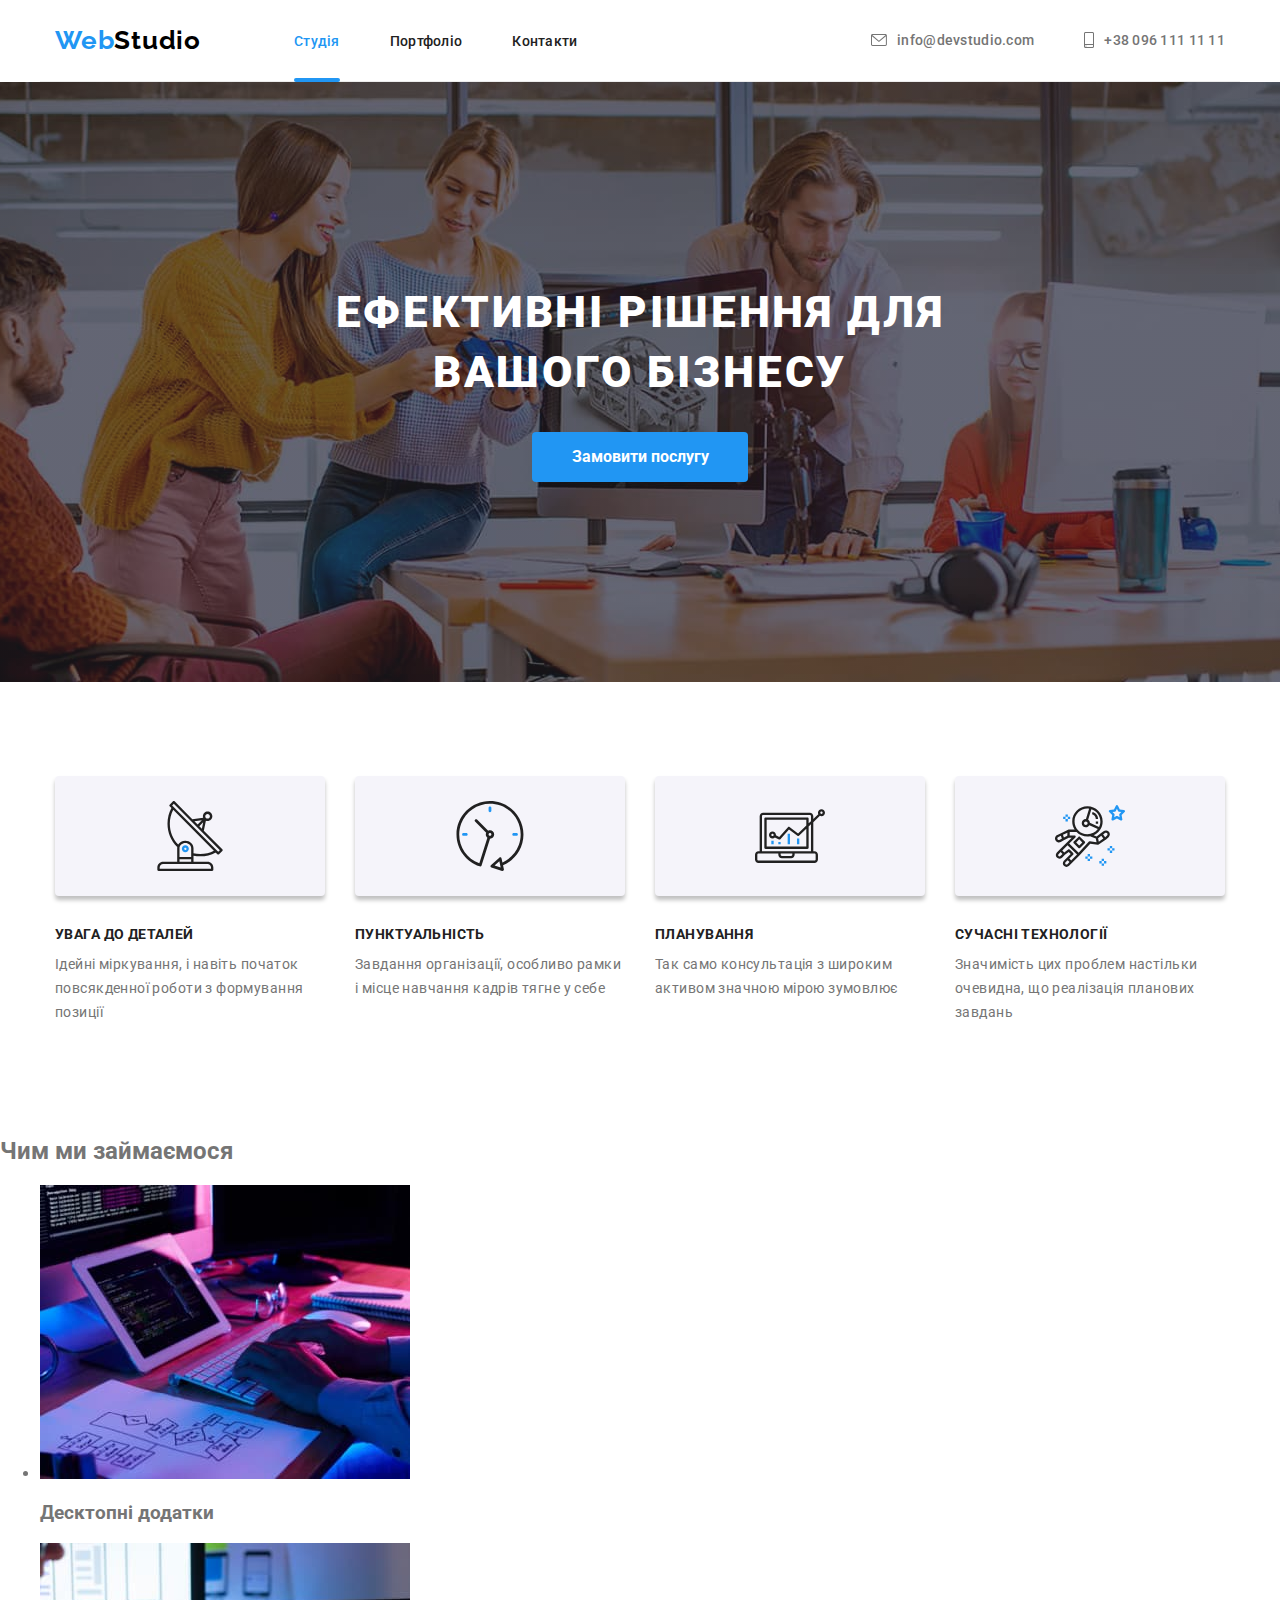
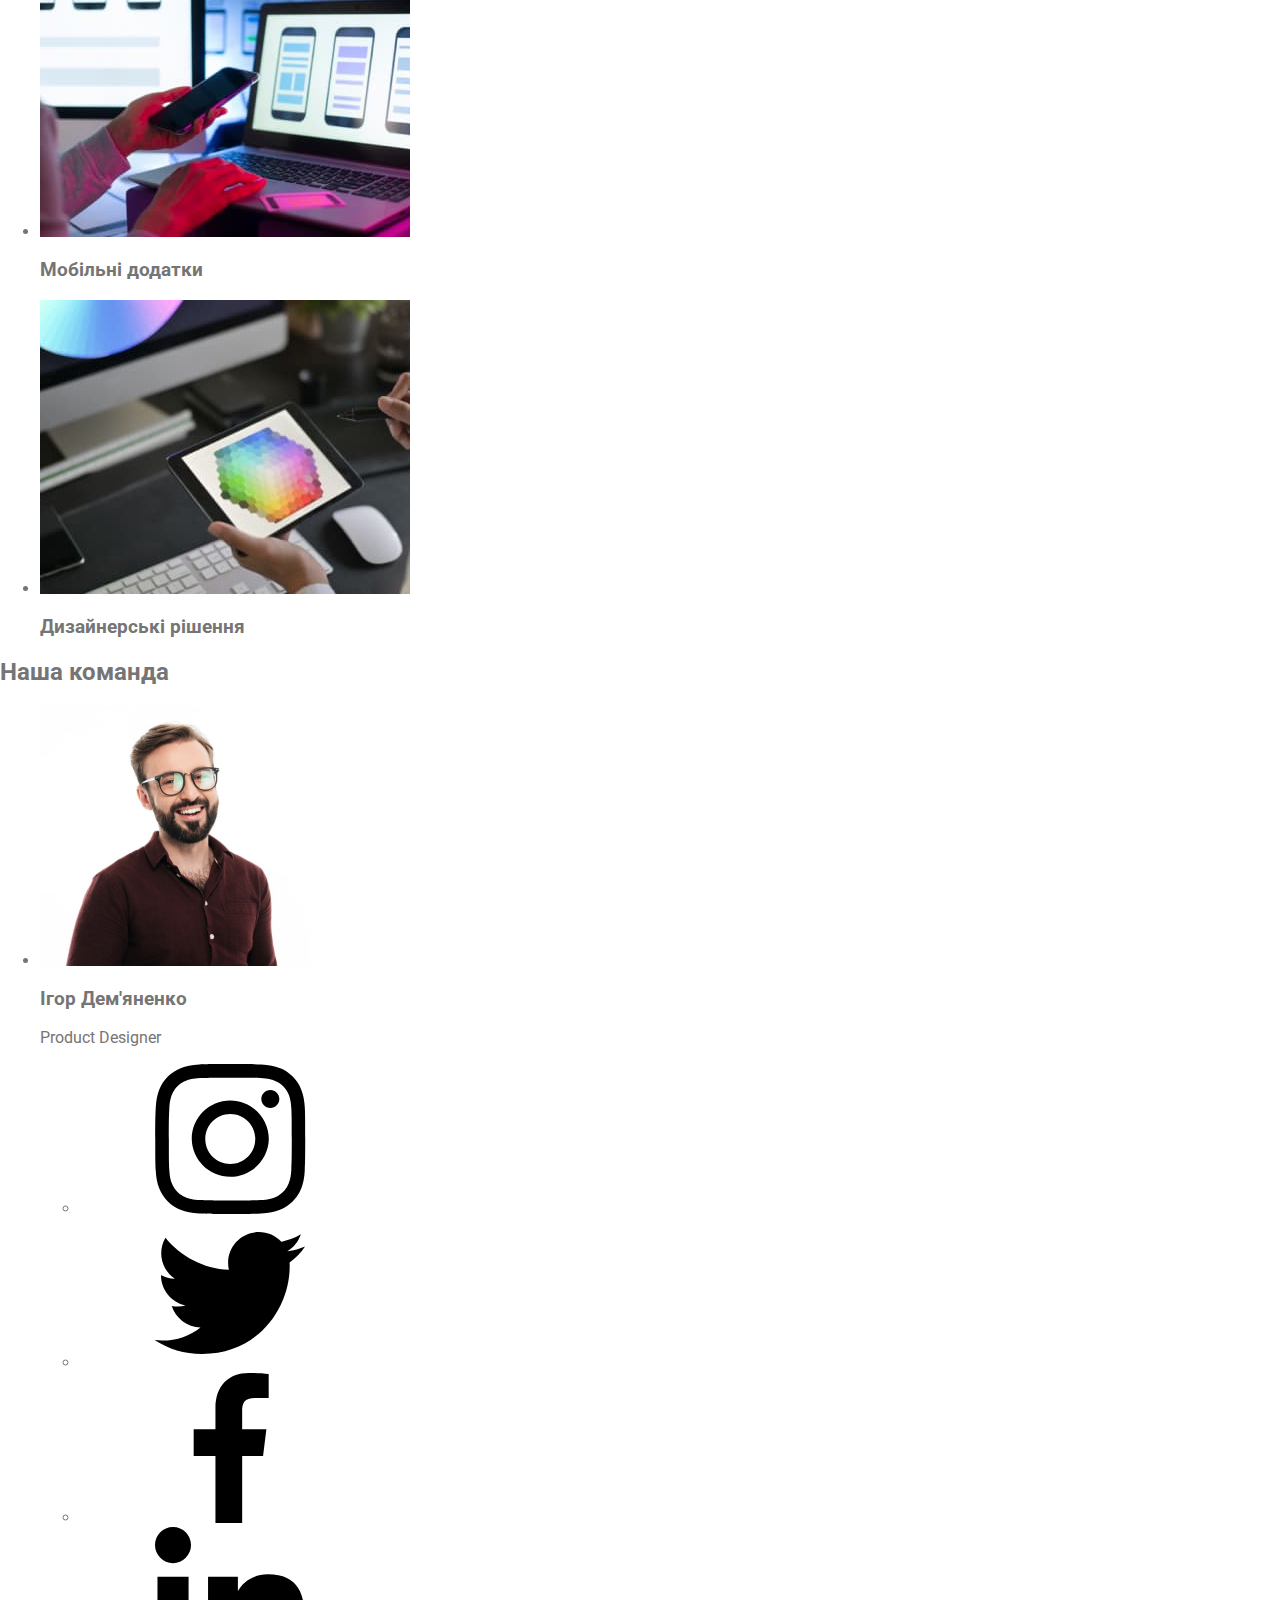
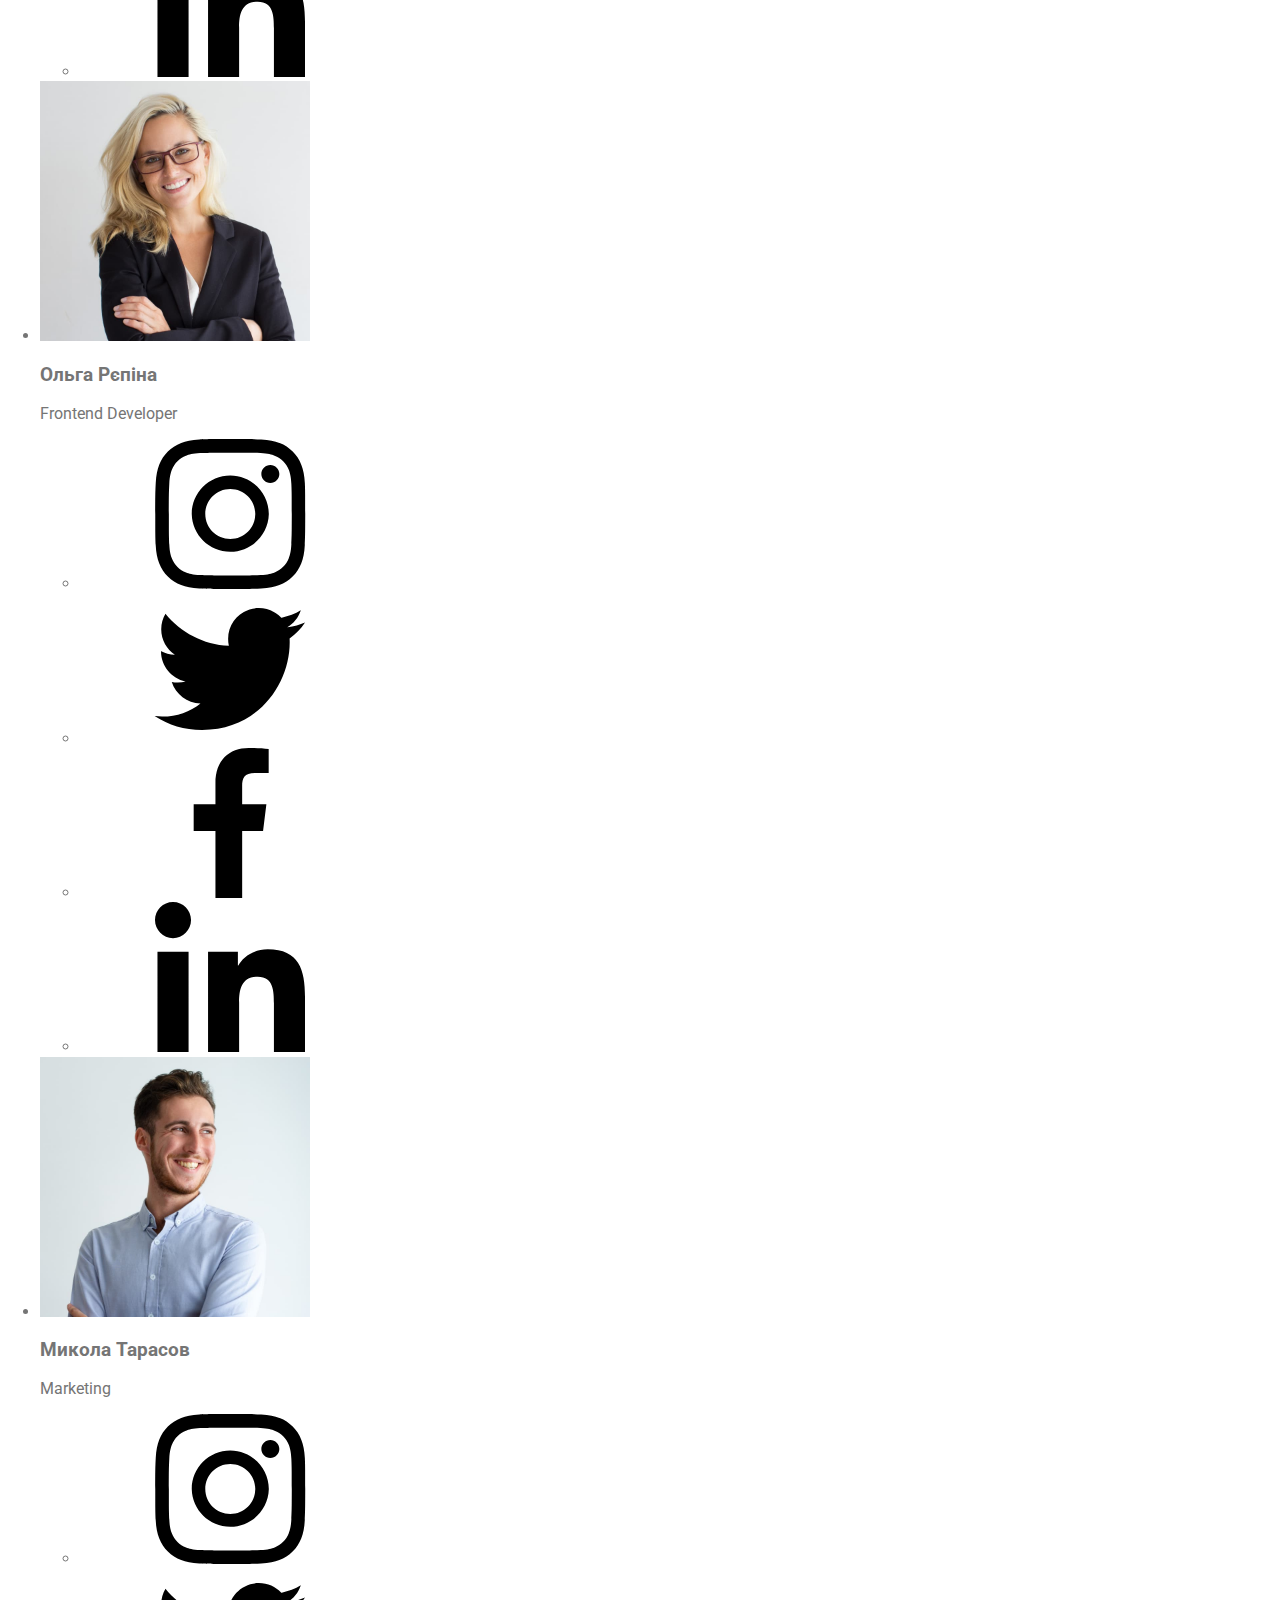
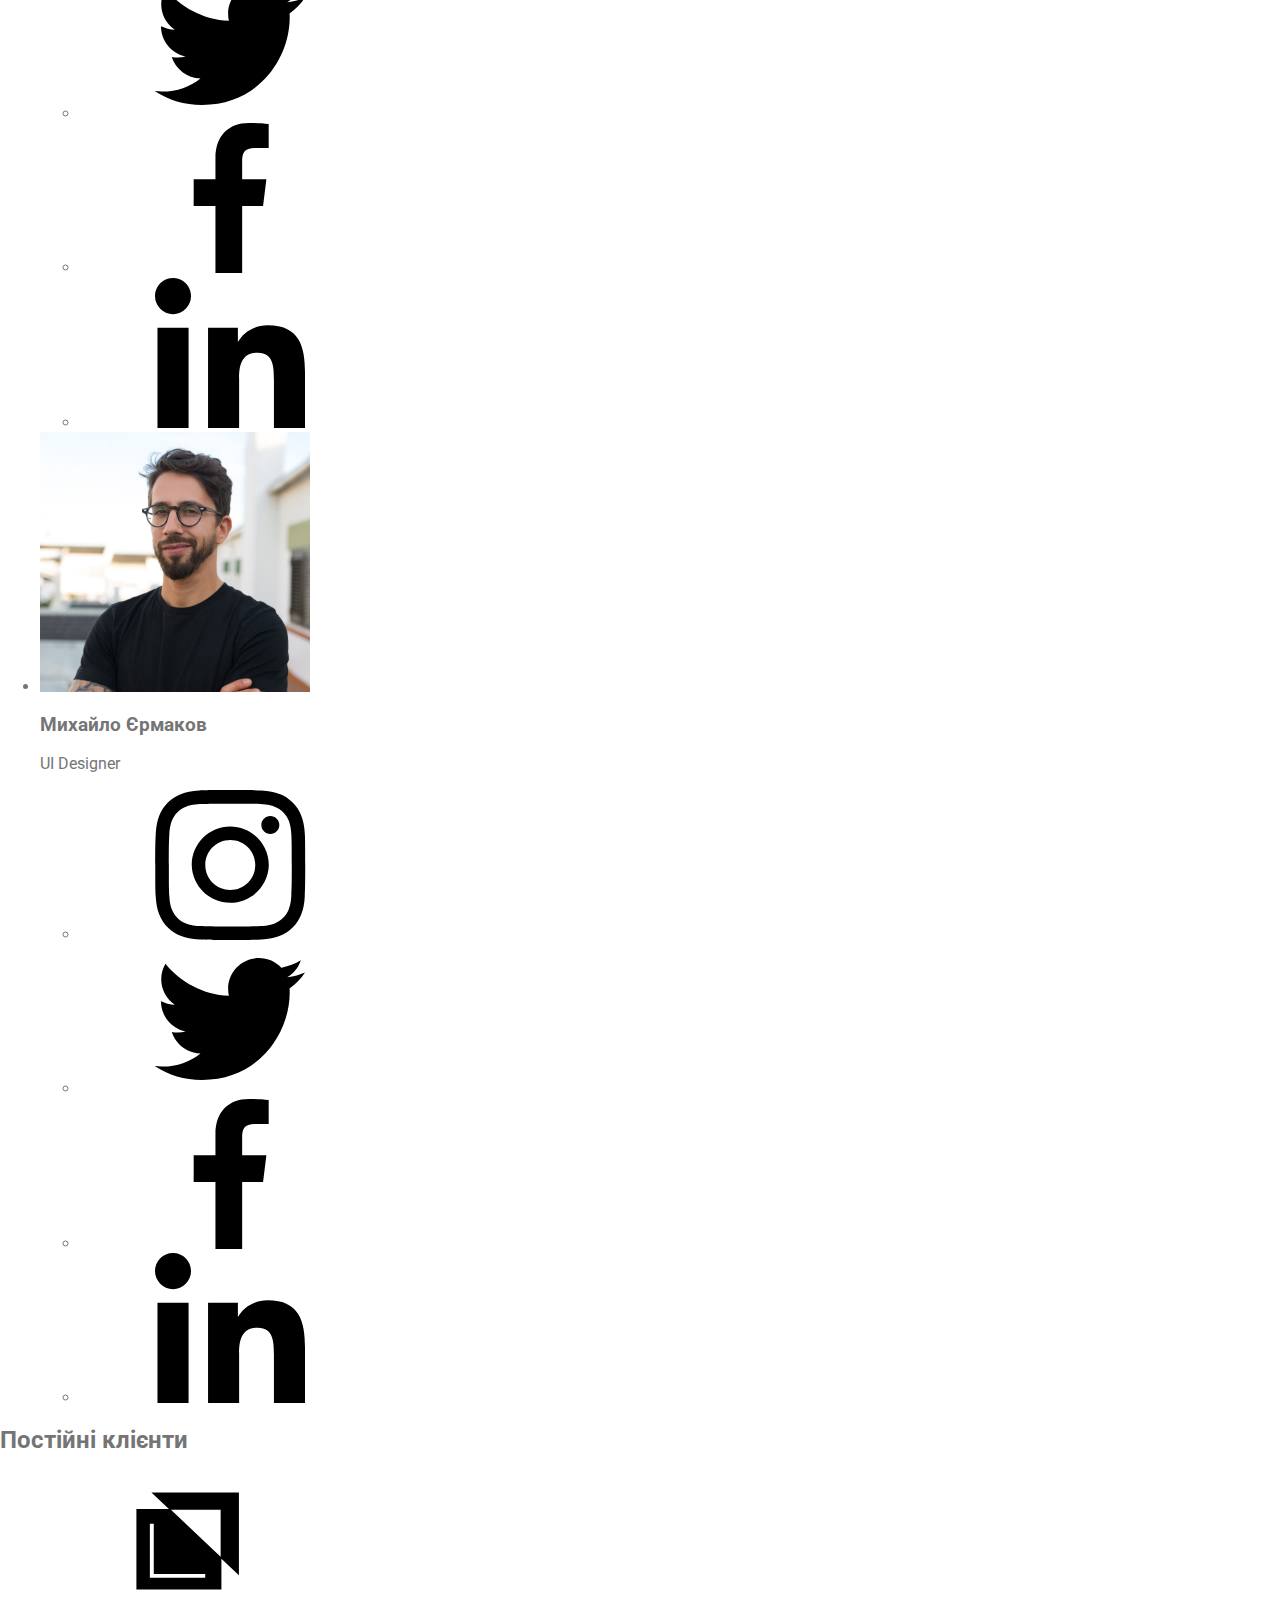
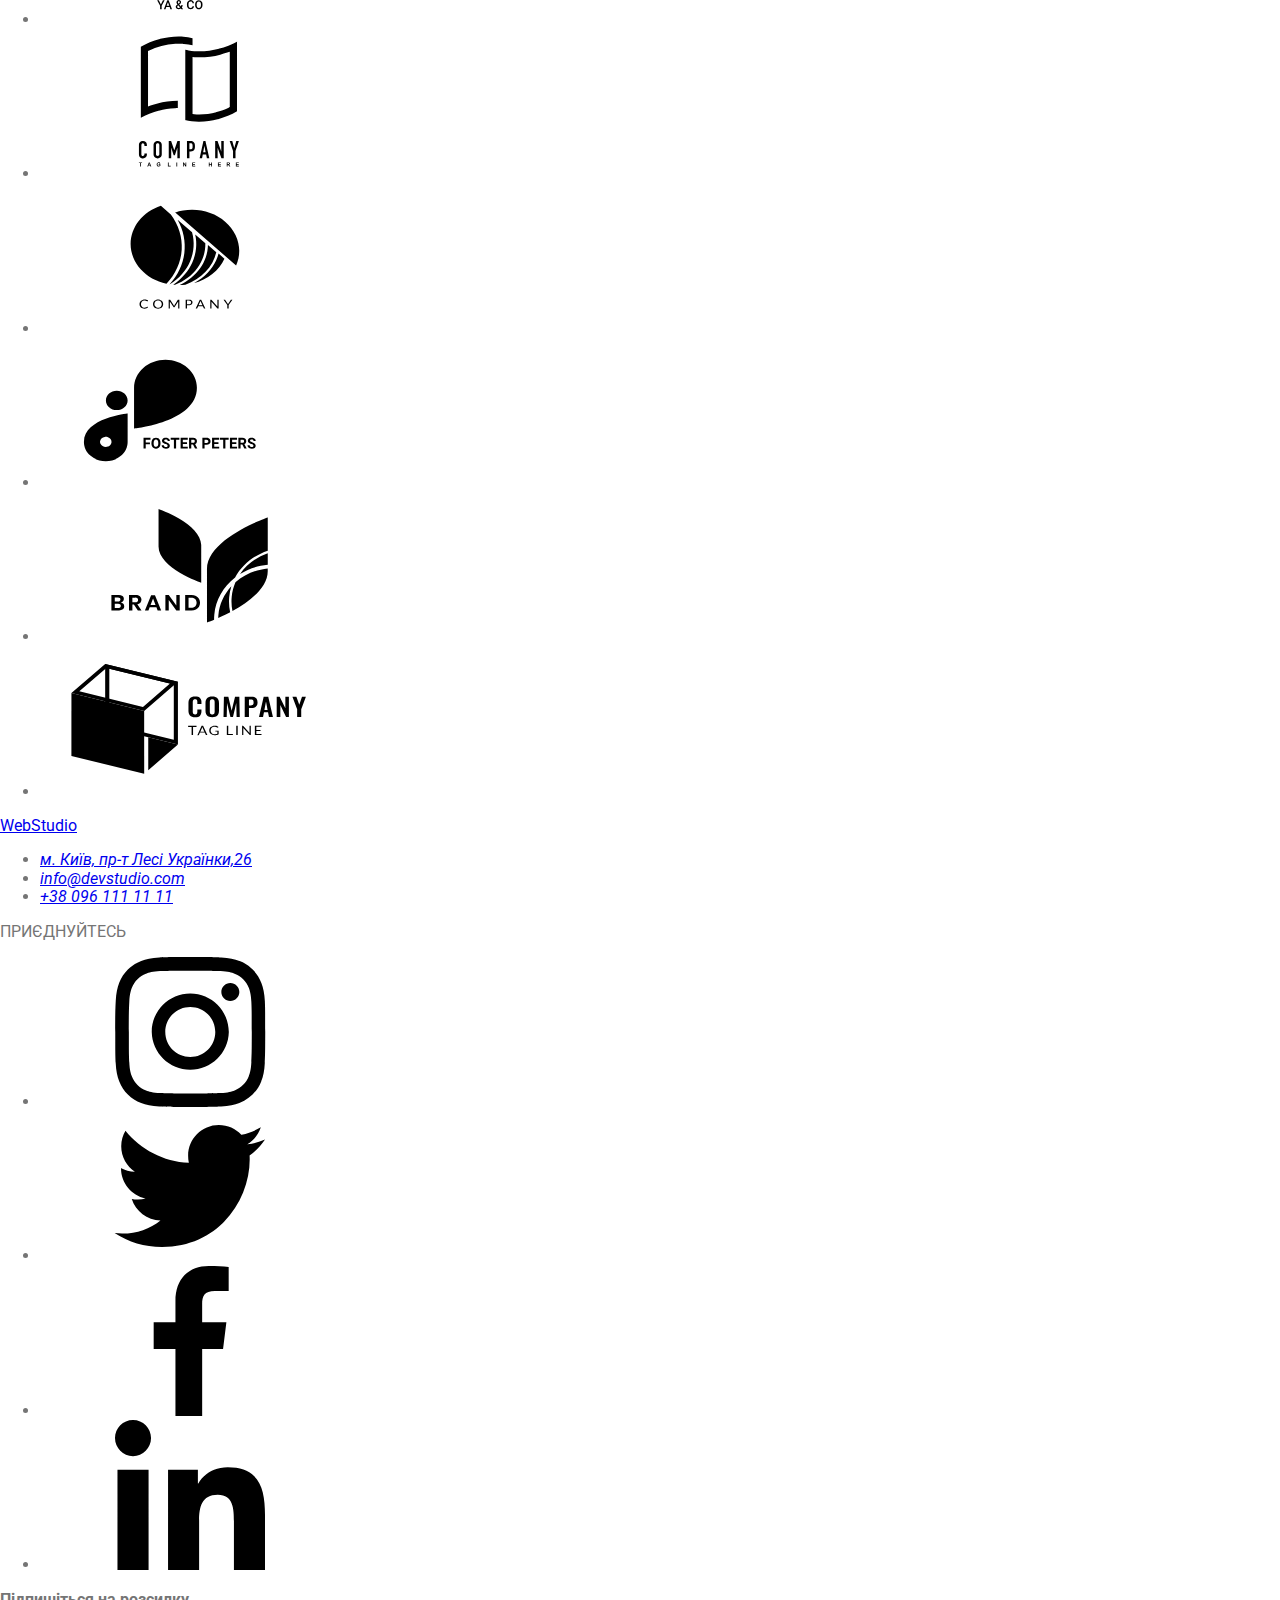
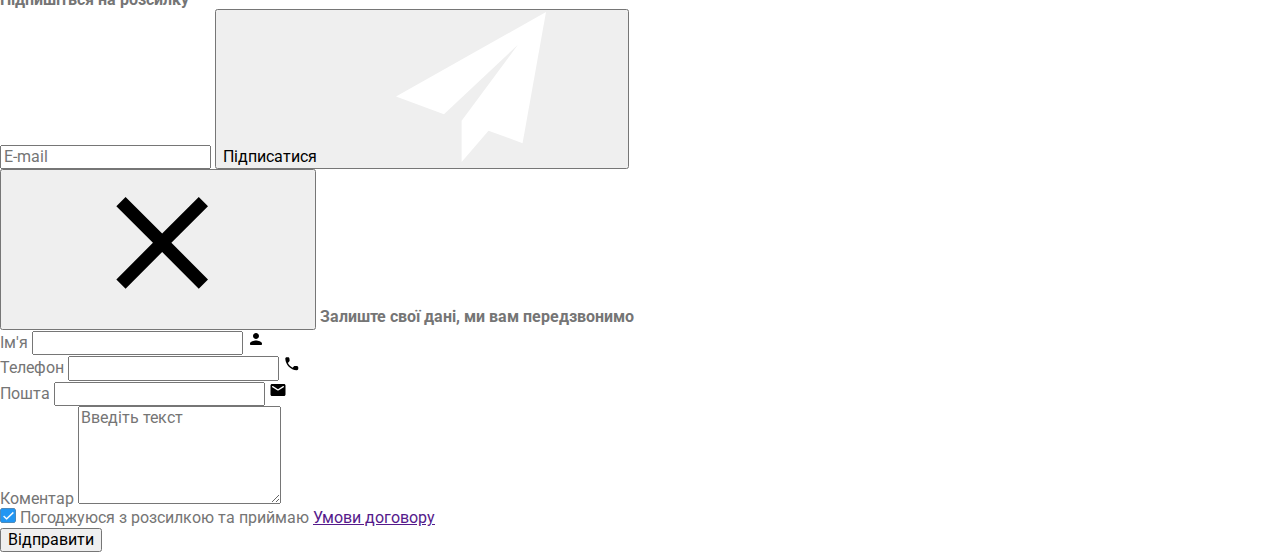
==== commit b2969c23: "Готова features-section" ====
--- a/index.html
+++ b/index.html
@@ -9,7 +9,8 @@
     <link rel="preconnect" href="https://fonts.gstatic.com" crossorigin>
     <link href="https://fonts.googleapis.com/css2?family=Raleway:wght@700&family=Roboto:wght@400;500;700;900&display=swap" rel="stylesheet">
     <link rel="stylesheet" href="https://cdnjs.cloudflare.com/ajax/libs/modern-normalize/1.1.0/modern-normalize.min.css"> 
-    <link rel="stylesheet" href="./css/styles.css">
+    <link rel="stylesheet" href="./css/main.min.css">
+    <!-- <link rel="stylesheet" href="./css/styles.css"> -->
 </head>
 <body>
    <!-- Шапка сайта-->
@@ -21,12 +22,9 @@
 
         <a class="logo" lang="en" href="/"> <span class="span-logo">Web</span>Studio</a>
 
-    <ul class="nav-list list" >
+    <ul class="nav-list" >
         <li class="item">
             <a class="nav-link current"  href="" >Студія</a> 
-             <!-- <div class="active-line">
-                
-            </div>   -->
         </li>
 
         <li class="item">
@@ -40,7 +38,7 @@
     </ul>
     
     </nav>
-     <ul class="contact-list list">
+     <ul class="contact-list">
         <li class="item">
             <a class="contact-mail" href="mailto:info@devstudio.com" >
                  <svg class="marginsvg"width="16" height="12">
@@ -65,7 +63,7 @@
         <!-- Герой -->
         <section class="hero">
 
-        <div class="container hero__container">
+        <div class="hero__container">
 
          <h1 class="hero__title">Ефективні рішення для вашого бізнесу</h1>
             <button  class="hero__button" type="button" data-modal-open>Замовити послугу</button>
@@ -75,13 +73,13 @@
         </section>
 
         <!-- section1 -->
-        <section class="section ">
+        <section class="section features-section">
 
            <div class="container">
 
             <h2 class="visually-hidden">Наші особливості</h2>
             
-            <ul class="features list">
+            <ul class="features">
             <li class="item">
                 <div class="background-icon">
                 <svg width="70" height="70">
--- a/css/main.min.css
+++ b/css/main.min.css
@@ -0,0 +1 @@
+:root{--primary-text-color: #212121;--secondary-text-color: #757575;--accent-text-color: #2196F3;--primary-bg-color: #F5F5F5;--secondary-bg-color: #F5F4FA;--light-color: #FFFFFF;--hero-footer-bg-color: #2F303A;--black-logo-color: #000000;--main-font: "Roboto", sans-serif;--secondary-font: "Raleway", sans-serif;--cubik--: cubic-bezier(0.4, 0, 0.2, 1);--timing--: 250ms}/*! modern-normalize v1.1.0 | MIT License | https://github.com/sindresorhus/modern-normalize */*,::before,::after{box-sizing:border-box}html{line-height:1.15;-webkit-text-size-adjust:100%;-moz-tab-size:4;-o-tab-size:4;tab-size:4}body{margin:0;font-family:system-ui,-apple-system,"Segoe UI",Roboto,Helvetica,Arial,sans-serif,"Apple Color Emoji","Segoe UI Emoji"}hr{height:0;color:inherit}abbr[title]{-webkit-text-decoration:underline dotted;text-decoration:underline dotted}b,strong{font-weight:bolder}code,kbd,samp,pre{font-family:ui-monospace,SFMono-Regular,Consolas,"Liberation Mono",Menlo,monospace;font-size:1em}small{font-size:80%}sub,sup{font-size:75%;line-height:0;position:relative;vertical-align:baseline}sub{bottom:-0.25em}sup{top:-0.5em}table{text-indent:0;border-color:inherit}button,input,optgroup,select,textarea{font-family:inherit;font-size:100%;line-height:1.15;margin:0}button,select{text-transform:none}button,[type=button],[type=reset],[type=submit]{-webkit-appearance:button}::-moz-focus-inner{border-style:none;padding:0}:-moz-focusring{outline:1px dotted ButtonText}:-moz-ui-invalid{box-shadow:none}legend{padding:0}progress{vertical-align:baseline}::-webkit-inner-spin-button,::-webkit-outer-spin-button{height:auto}[type=search]{-webkit-appearance:textfield;outline-offset:-2px}::-webkit-search-decoration{-webkit-appearance:none}::-webkit-file-upload-button{-webkit-appearance:button;font:inherit}summary{display:list-item}body{font-family:"Roboto",sans-serif;background-color:var(--light-color);color:var(--secondary-text-color)}.features,.contact-list,.nav-list{list-style:none;margin-top:0;margin-bottom:0;padding-right:0;padding-left:0}.features-section,.header{width:1200px;padding-left:15px;padding-right:15px;margin:0 auto}.features-section{padding-top:94px;padding-bottom:94px}.visually-hidden{position:absolute;white-space:nowrap;width:1px;height:1px;overflow:hidden;border:0;padding:0;clip:rect(0 0 0 0);-webkit-clip-path:inset(50%);clip-path:inset(50%);margin:-1px}.header{color:var(--light-color);border-bottom:1px solid #ececec}.logo{color:var(--black-logo-color);font-family:var(--secondary-font);text-decoration:none;font-weight:700;font-size:26px;line-height:1.1923076923;letter-spacing:.03em;padding-top:25px;padding-bottom:25px}.logo .span-logo{color:var(--accent-text-color)}.main-nav{display:flex}.contact{display:flex}.nav-list{display:flex;align-items:center;margin-left:93px;padding-left:0}.nav-list .item:not(:last-child){margin-right:50px}.nav-list .nav-link.current::after{display:inline-block;position:absolute;content:"";width:100%;height:4px;left:0;bottom:-1px;background-color:var(--accent-text-color);border-radius:2px}.nav-link{position:relative;text-decoration:none;font-weight:500;font-size:14px;line-height:1.1428571429;letter-spacing:.02em;display:block;padding-top:32px;padding-bottom:32px;transition:color var(--timing--) var(--cubik--)}.site-nav .nav-link{color:var(--primary-text-color)}.site-nav .nav-link:hover,.site-nav .nav-link:focus{color:var(--accent-text-color)}.site-nav .nav-link.current{color:var(--accent-text-color)}.contact-list{display:flex;justify-content:flex-end;align-items:flex-start;margin-left:auto;fill:var(--secondary-text-color)}.contact-list .item+.item{margin-left:50px}.contact-list .item:hover,.contact-list .item:focus{fill:var(--accent-text-color)}.contact-mail{color:var(--secondary-text-color);text-decoration:none;font-weight:500;font-size:14px;line-height:1.1428571429;letter-spacing:.02em;padding-top:32px;padding-bottom:32px;display:flex;align-items:center;transition:color var(--timing--) var(--cubik--)}.contact-mail:hover,.contact-mail:focus{color:var(--accent-text-color)}.contact-mail .marginsvg{fill:currentColor;margin-right:10px}.contact-phone{color:var(--secondary-text-color);text-decoration:none;font-weight:500;font-size:14px;line-height:1.1428571429;letter-spacing:.02em;padding-top:32px;padding-bottom:32px;display:flex;align-items:center;transition:color var(--timing--) var(--cubik--)}.contact-phone:hover,.contact-phone:focus{color:var(--accent-text-color)}.contact-phone .marginsvg{fill:currentColor;margin-right:10px}.hero{background-color:var(--hero-footer-bg-color);padding-top:200px;padding-bottom:200px;max-width:1600px;height:600px;margin-left:auto;margin-right:auto;background:linear-gradient(rgba(47, 48, 58, 0.4), rgba(47, 48, 58, 0.4)),url(../images/heropic.jpg);background-repeat:no-repeat;background-position:center;background-size:cover}.hero__title{color:var(--light-color);font-family:inherit;font-weight:900;font-size:44px;line-height:1.3636363636;text-align:center;letter-spacing:.06em;text-transform:uppercase;width:696px;margin:auto;margin-bottom:30px}.hero__button{cursor:pointer;color:var(--light-color);background-color:var(--accent-text-color);font-weight:700;font-size:16px;line-height:1.875;display:block;width:216px;margin:auto;padding:10px 32px;align-items:center;text-align:center;border:rgba(0,0,0,0);border-radius:4px;transition:background-color var(--timing--) var(--cubik--)}.hero__button:hover,.hero__button:focus{background-color:#188ce8}.features{display:flex;padding-left:0}.features .item{width:270px}.features .item+.item{margin-left:30px}.features-title{color:var(--primary-text-color);font-weight:700;font-size:14px;line-height:1.1428571429;letter-spacing:.03em;text-transform:uppercase;margin-top:0;margin-bottom:10px}.features-content{font-weight:400;font-size:14px;line-height:1.7142857143;letter-spacing:.03em;margin:0}.background-icon{display:flex;align-items:center;justify-content:center;border-radius:4px;box-shadow:0px 4px 4px 0px rgba(0,0,0,.25);background:var(--secondary-bg-color);height:120px;margin-bottom:30px}/*# sourceMappingURL=main.min.css.map */--- a/css/styles.css
+++ b/css/styles.css
@@ -64,7 +64,7 @@
   line-height: calc(31 / 26);
   letter-spacing: 0.03em;
   padding-top: 25px;
-  padding-bottom: 25px;
+  padding-bottom: 25px;color: #000;
 }
 .span-logo{
 color:var(--accent-text-color); 
@@ -201,12 +201,6 @@
   display: flex;
 }
 
-.contact{
-display: flex;
-}
-
-
-
 /* hero */
 .hero {
   background-color: var(--hero-footer-bg-color);
@@ -219,7 +213,7 @@
   margin-right: auto;
 
   background: linear-gradient(rgba(47, 48, 58, 0.4),
-      rgba(47, 48, 58, 0.4)), url(../images/heropic.jpg);
+  rgba(47, 48, 58, 0.4)), url(../images/heropic.jpg);
 
   background-repeat: no-repeat;
   background-position: center;
@@ -301,16 +295,7 @@
 }
 
 
-.galery__title {
-  color: var(--primary-text-color);
-  font-weight: 700;
-  font-size: 36px;
-  line-height: calc(42 / 36);
-  letter-spacing: 0.03em;
-  margin-top: 0;
-  margin-bottom: 50px;
-  text-align: center;
-}
+
 
 .visually-hidden {
   position: absolute;
@@ -347,6 +332,16 @@
 }
 
 /* section2 */
+.galery__title {
+  color: var(--primary-text-color);
+  font-weight: 700;
+  font-size: 36px;
+  line-height: calc(42 / 36);
+  letter-spacing: 0.03em;
+  margin-top: 0;
+  margin-bottom: 50px;
+  text-align: center;
+}
 .galery__list {
   display: flex;
   gap: 30px;
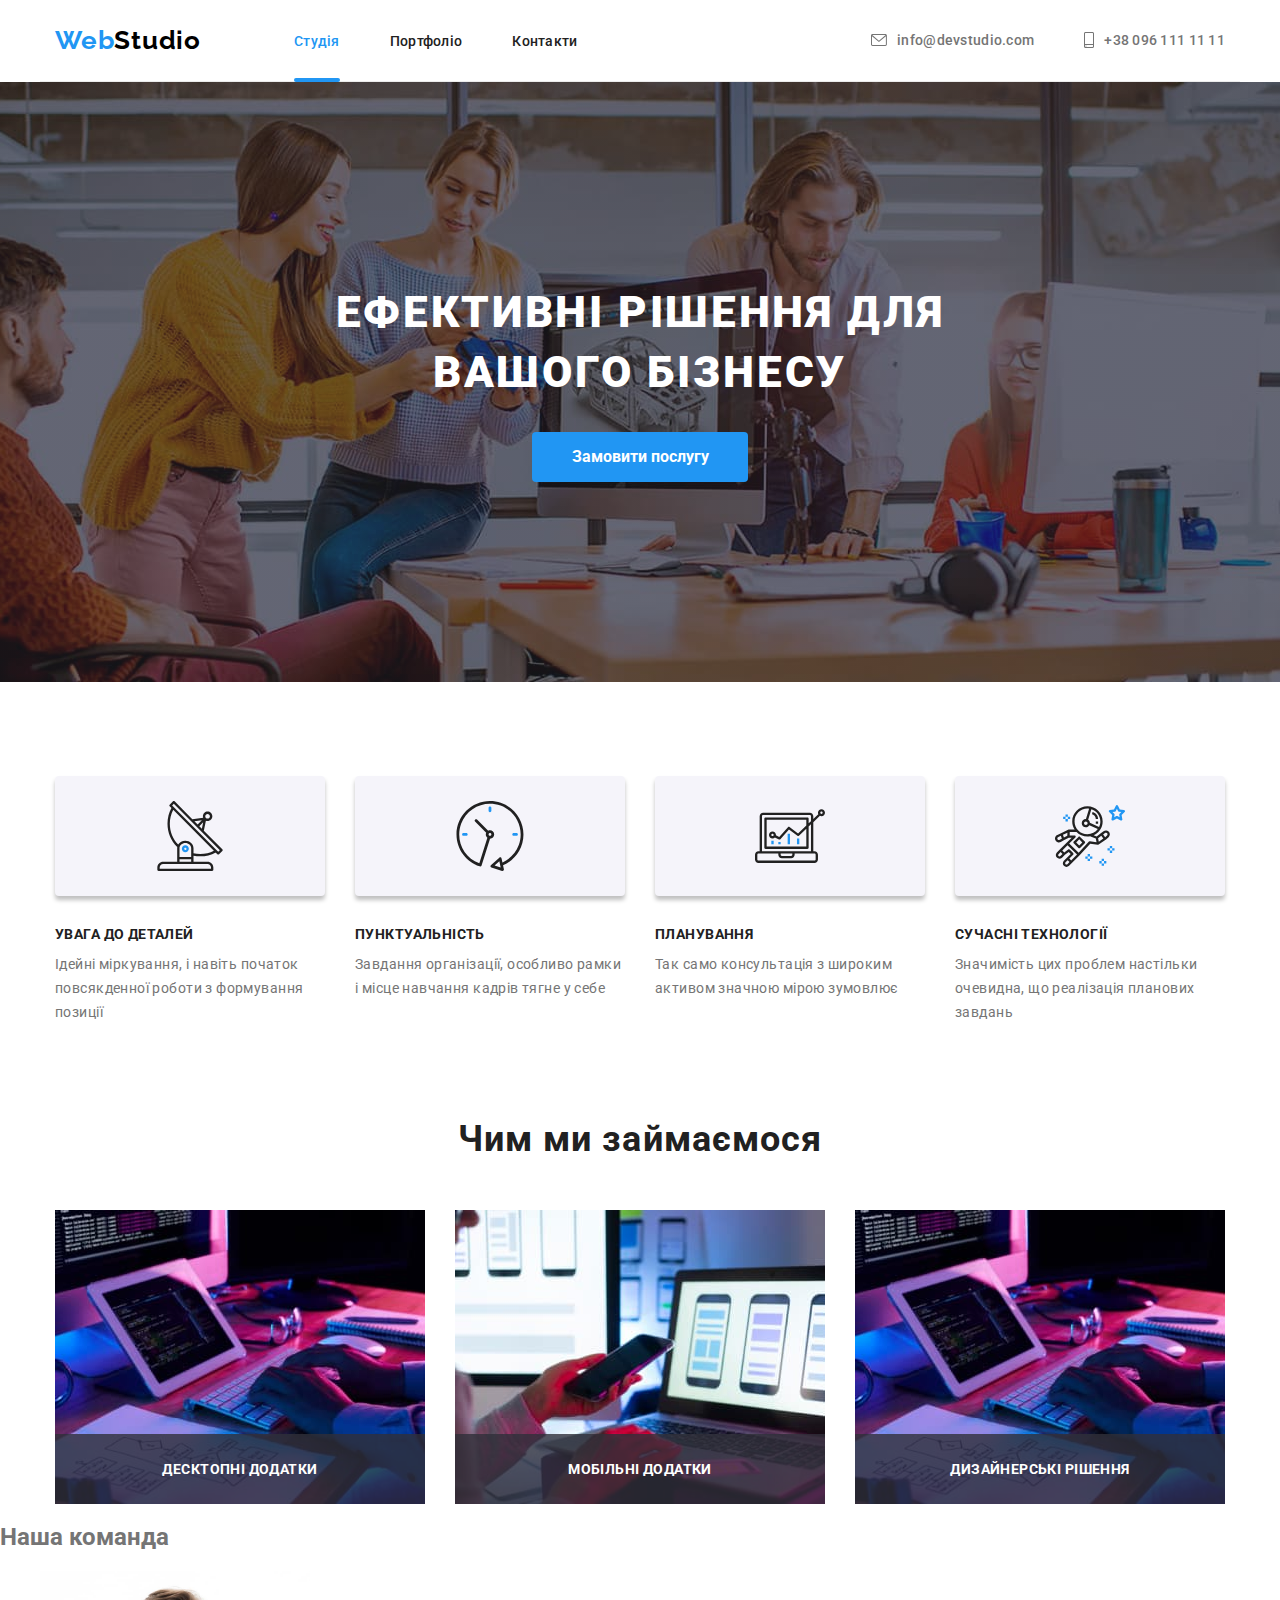
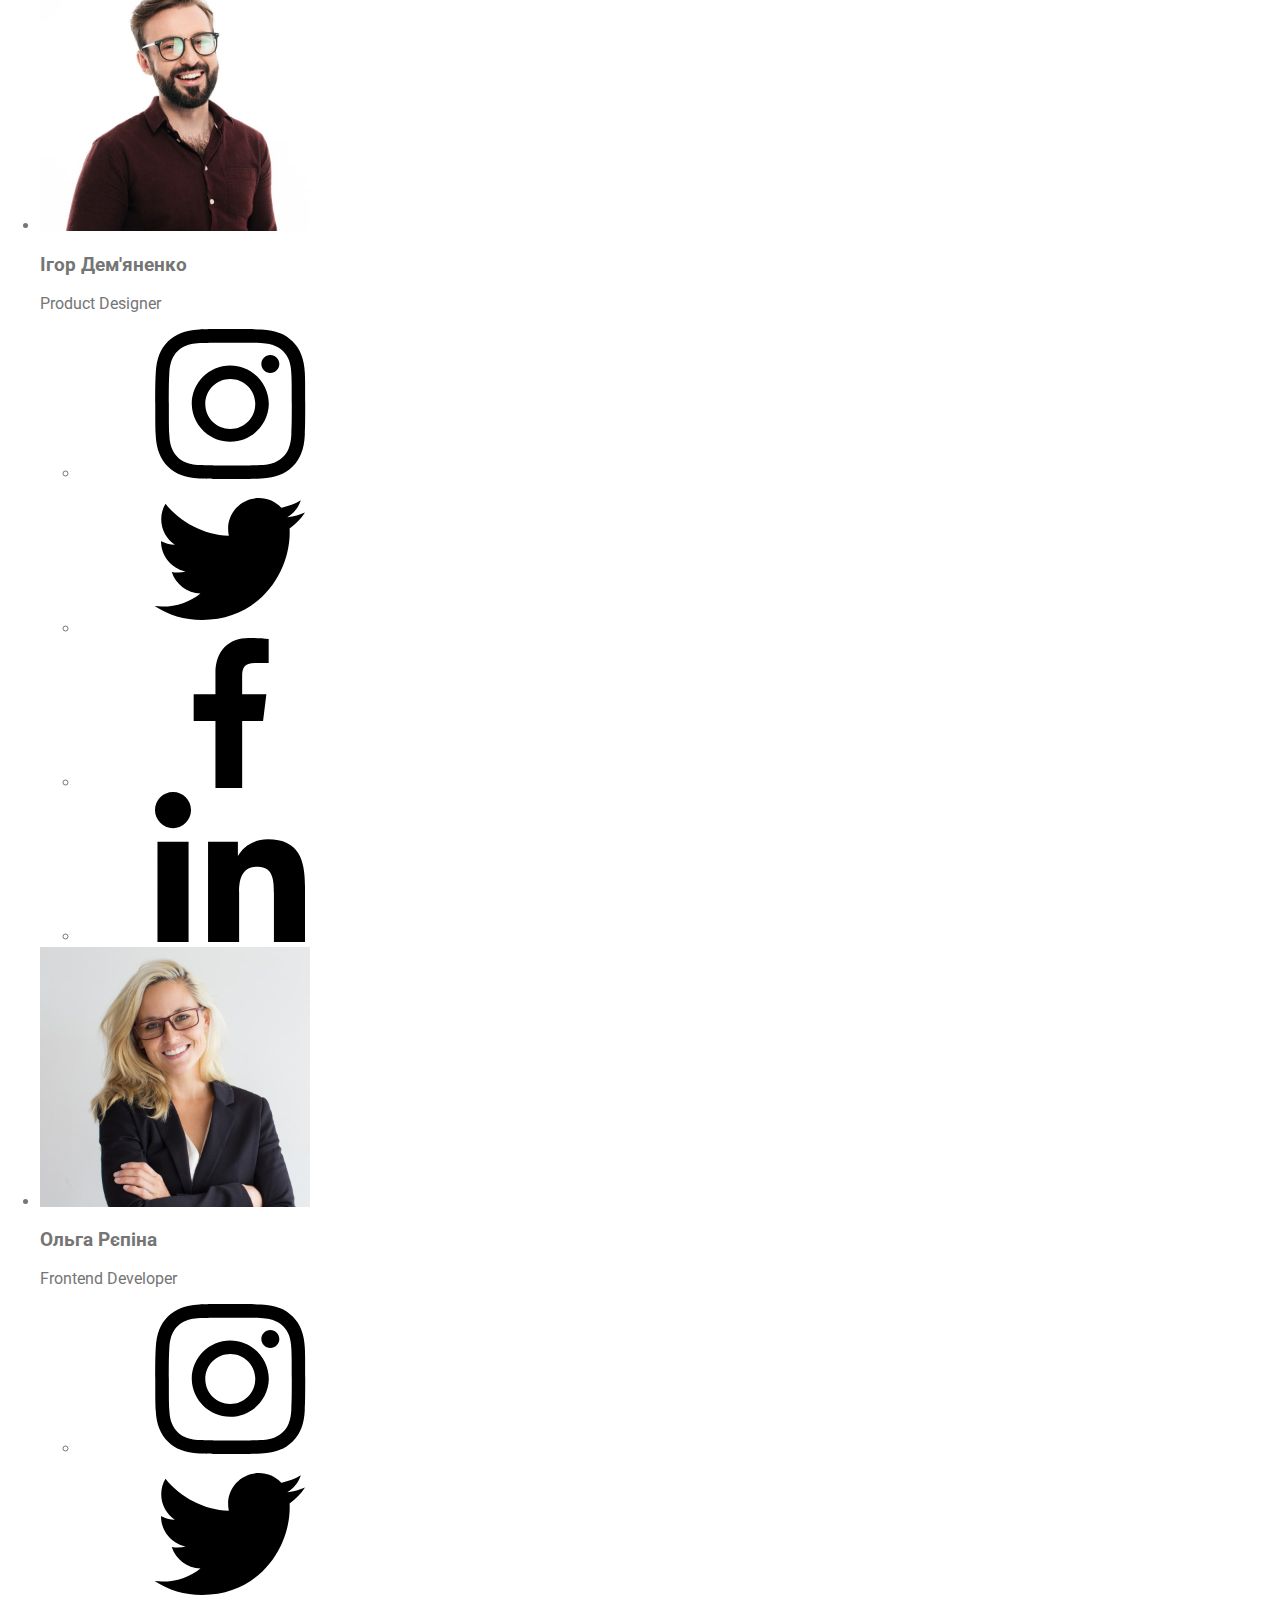
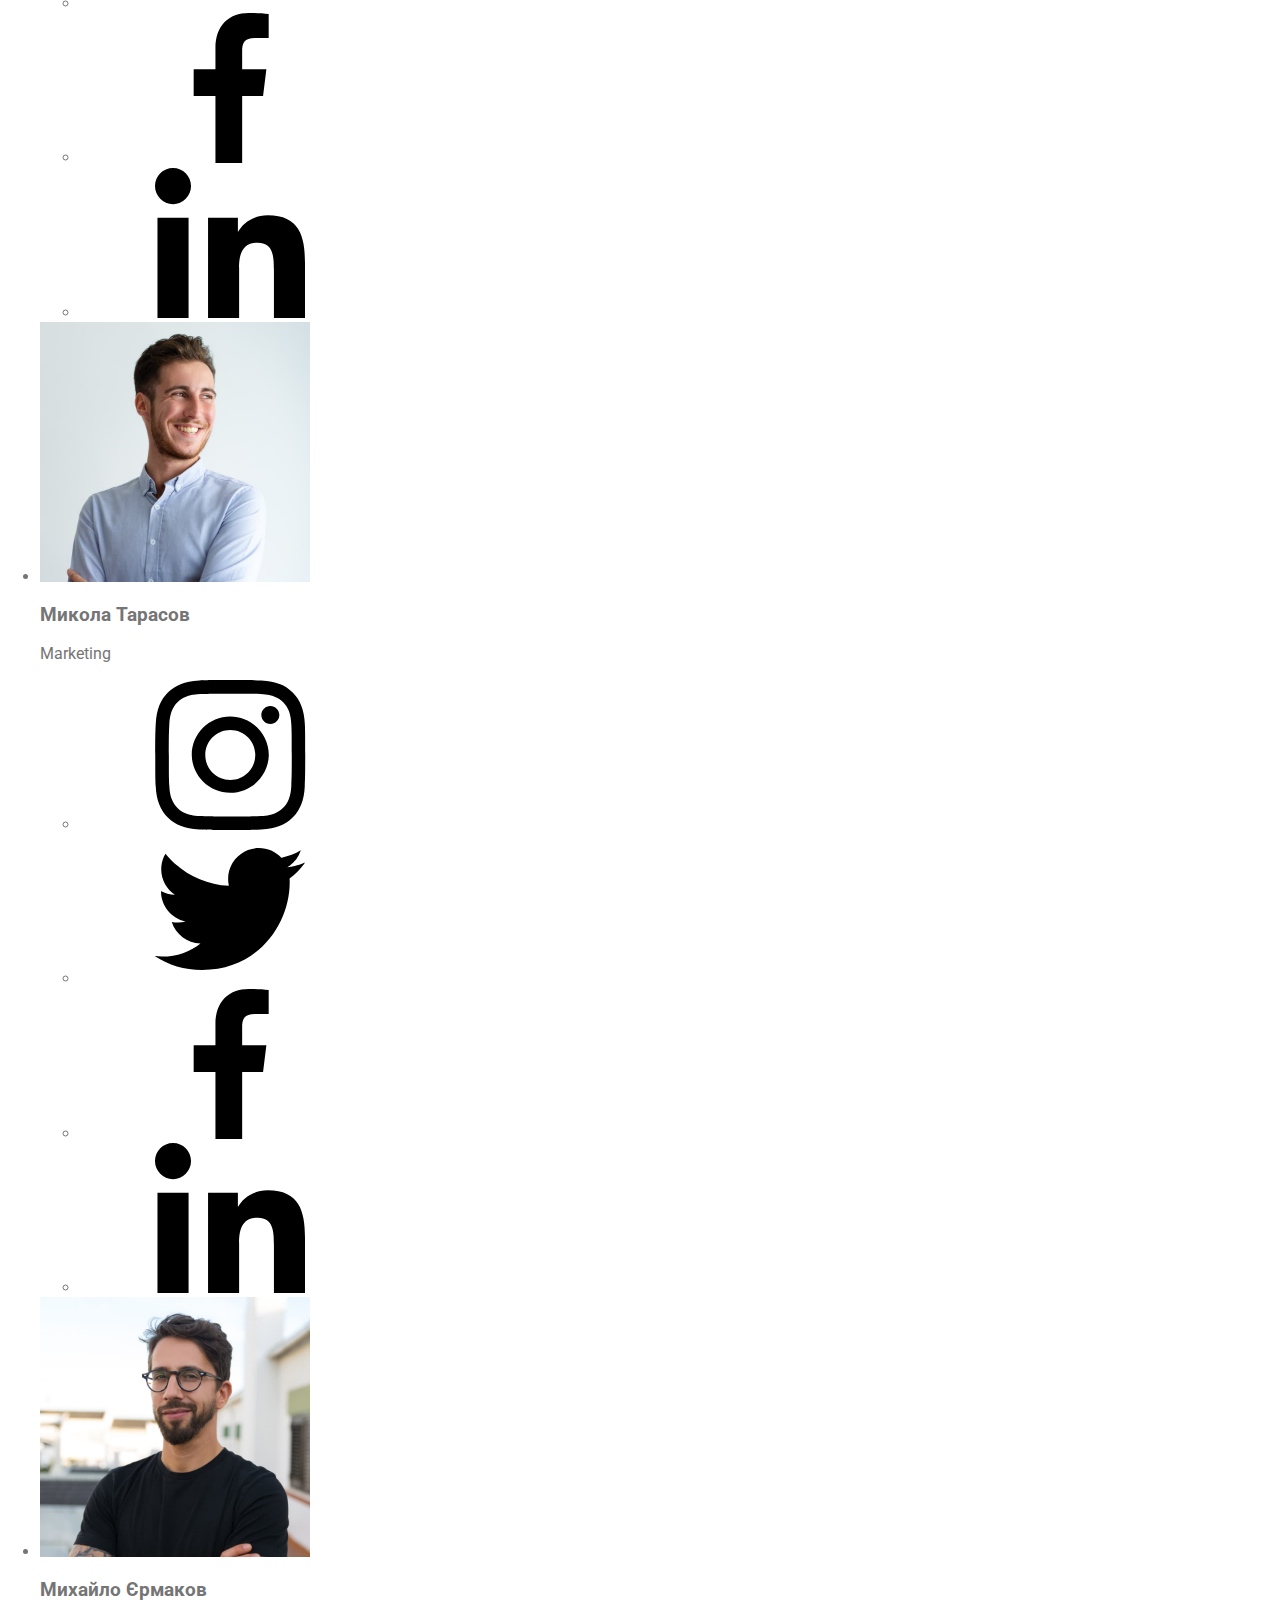
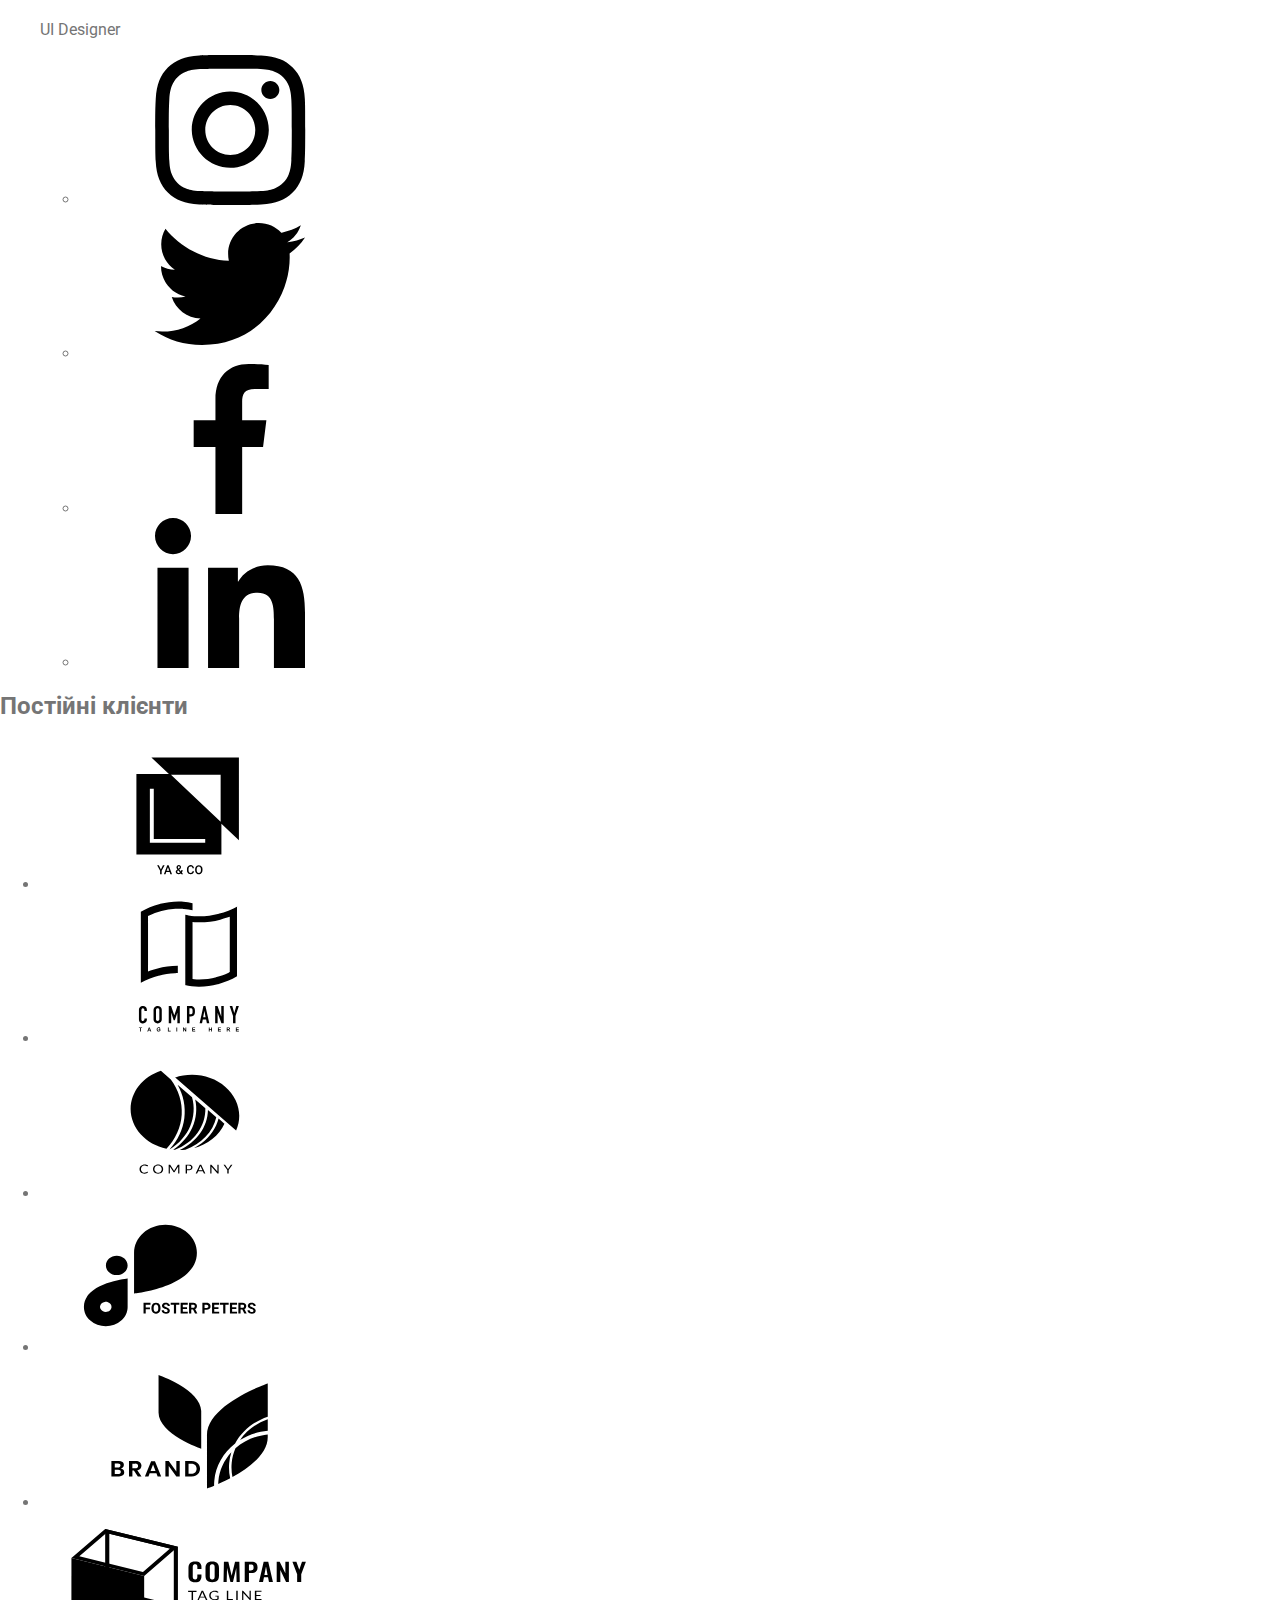
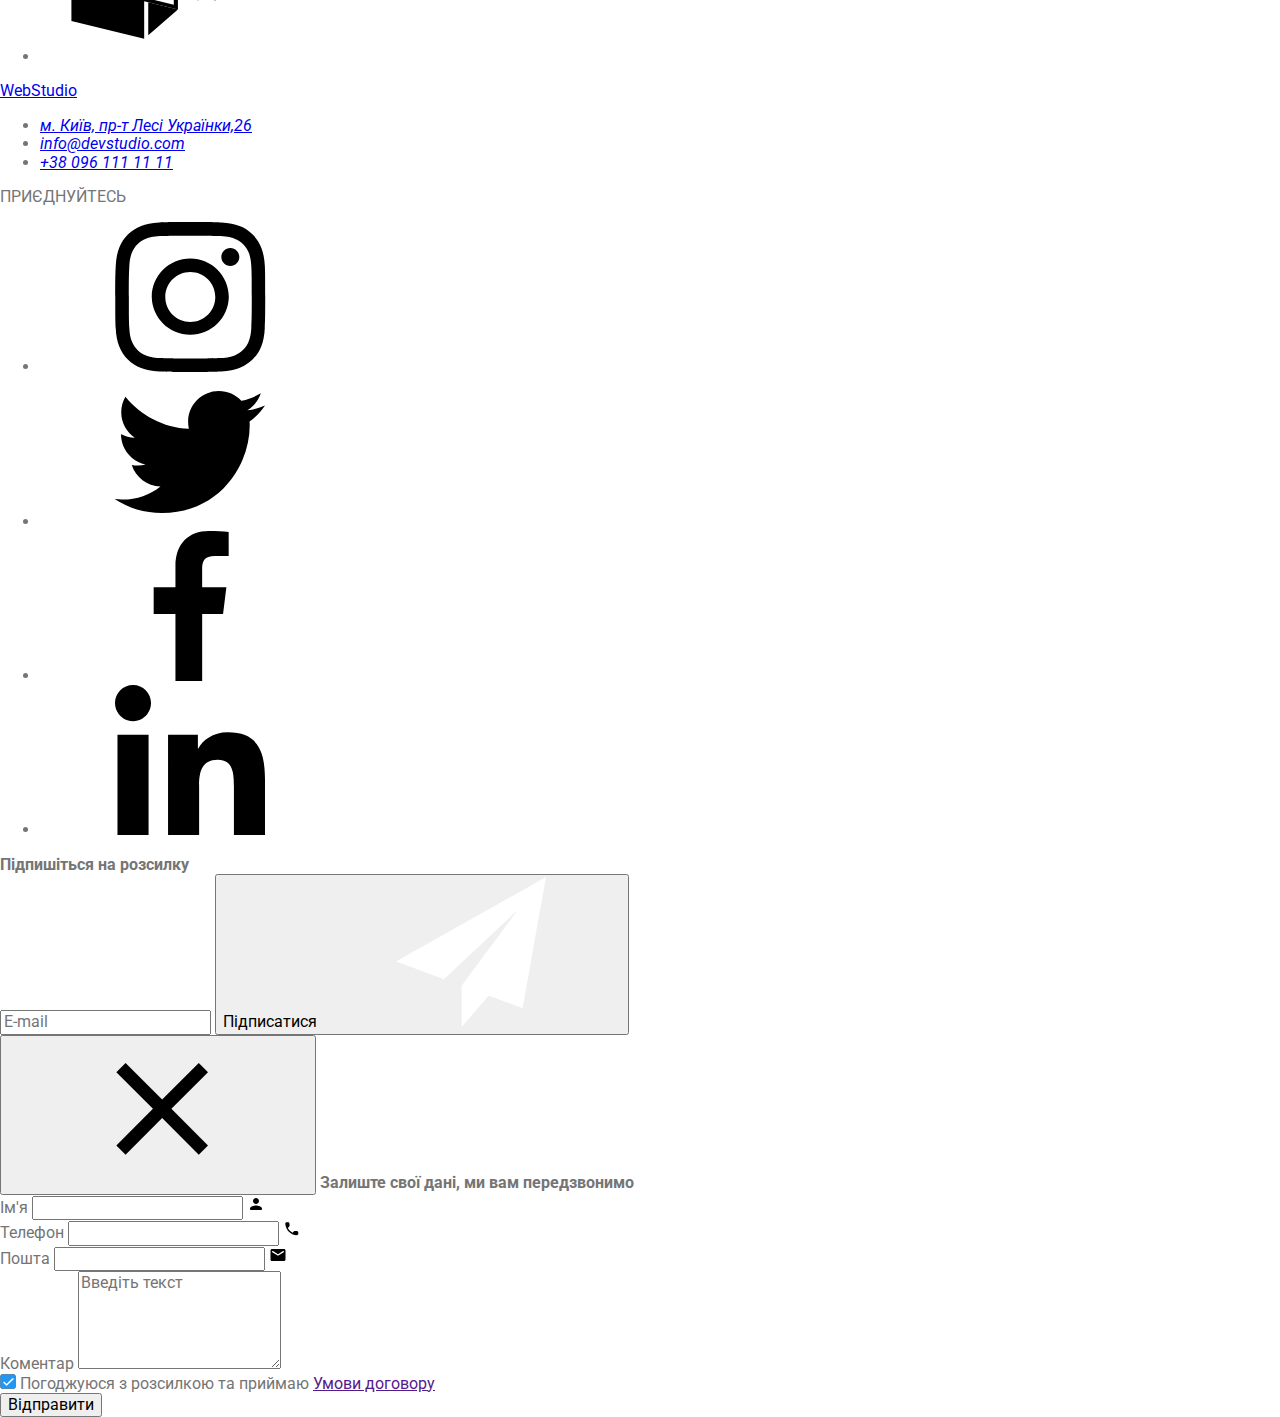
==== commit f4006bfc: "Готова galery" ====
--- a/index.html
+++ b/index.html
@@ -137,7 +137,7 @@
 
                 <h2 class="galery__title">Чим ми займаємося</h2>
 
-                <ul class="galery__list list">
+                <ul class="galery__list">
                 <li class="item galery__item">
                     <img class="galery__pic" src="./images/picture3.jpg" alt="Людина набирає код" width="370">
                     <div class="galery__discription">
@@ -145,12 +145,13 @@
                     </div>
                 </li>
                     <li class="item galery__item">
-                        <img class="galery__pic" src="./images/picture2.jpg" alt="Користувач збирається зчитати код" width="370">
+                    <img class="galery__pic" src="./images/picture2.jpg" alt="Користувач збирається зчитати код" width="370">
                     <div class="galery__discription">
                         <h3 class="galery__pic-discription">Мобільні додатки</h3>
                     </div>
                 </li>
-                    <li class="item galery__item"><img class="picg" src="./images/picture1.jpg" alt="Розробник обирає кольорову гаму" width="370">
+                    <li class="item galery__item">
+                    <img class="galery__pic" src="./images/picture3.jpg" alt="Користувач збирається зчитати код" width="370">
                     <div class="galery__discription">
                         <h3 class="galery__pic-discription">Дизайнерські рішення</h3>
                     </div>
--- a/css/main.min.css
+++ b/css/main.min.css
@@ -1 +1 @@
-:root{--primary-text-color: #212121;--secondary-text-color: #757575;--accent-text-color: #2196F3;--primary-bg-color: #F5F5F5;--secondary-bg-color: #F5F4FA;--light-color: #FFFFFF;--hero-footer-bg-color: #2F303A;--black-logo-color: #000000;--main-font: "Roboto", sans-serif;--secondary-font: "Raleway", sans-serif;--cubik--: cubic-bezier(0.4, 0, 0.2, 1);--timing--: 250ms}/*! modern-normalize v1.1.0 | MIT License | https://github.com/sindresorhus/modern-normalize */*,::before,::after{box-sizing:border-box}html{line-height:1.15;-webkit-text-size-adjust:100%;-moz-tab-size:4;-o-tab-size:4;tab-size:4}body{margin:0;font-family:system-ui,-apple-system,"Segoe UI",Roboto,Helvetica,Arial,sans-serif,"Apple Color Emoji","Segoe UI Emoji"}hr{height:0;color:inherit}abbr[title]{-webkit-text-decoration:underline dotted;text-decoration:underline dotted}b,strong{font-weight:bolder}code,kbd,samp,pre{font-family:ui-monospace,SFMono-Regular,Consolas,"Liberation Mono",Menlo,monospace;font-size:1em}small{font-size:80%}sub,sup{font-size:75%;line-height:0;position:relative;vertical-align:baseline}sub{bottom:-0.25em}sup{top:-0.5em}table{text-indent:0;border-color:inherit}button,input,optgroup,select,textarea{font-family:inherit;font-size:100%;line-height:1.15;margin:0}button,select{text-transform:none}button,[type=button],[type=reset],[type=submit]{-webkit-appearance:button}::-moz-focus-inner{border-style:none;padding:0}:-moz-focusring{outline:1px dotted ButtonText}:-moz-ui-invalid{box-shadow:none}legend{padding:0}progress{vertical-align:baseline}::-webkit-inner-spin-button,::-webkit-outer-spin-button{height:auto}[type=search]{-webkit-appearance:textfield;outline-offset:-2px}::-webkit-search-decoration{-webkit-appearance:none}::-webkit-file-upload-button{-webkit-appearance:button;font:inherit}summary{display:list-item}body{font-family:"Roboto",sans-serif;background-color:var(--light-color);color:var(--secondary-text-color)}.features,.contact-list,.nav-list{list-style:none;margin-top:0;margin-bottom:0;padding-right:0;padding-left:0}.features-section,.header{width:1200px;padding-left:15px;padding-right:15px;margin:0 auto}.features-section{padding-top:94px;padding-bottom:94px}.visually-hidden{position:absolute;white-space:nowrap;width:1px;height:1px;overflow:hidden;border:0;padding:0;clip:rect(0 0 0 0);-webkit-clip-path:inset(50%);clip-path:inset(50%);margin:-1px}.header{color:var(--light-color);border-bottom:1px solid #ececec}.logo{color:var(--black-logo-color);font-family:var(--secondary-font);text-decoration:none;font-weight:700;font-size:26px;line-height:1.1923076923;letter-spacing:.03em;padding-top:25px;padding-bottom:25px}.logo .span-logo{color:var(--accent-text-color)}.main-nav{display:flex}.contact{display:flex}.nav-list{display:flex;align-items:center;margin-left:93px;padding-left:0}.nav-list .item:not(:last-child){margin-right:50px}.nav-list .nav-link.current::after{display:inline-block;position:absolute;content:"";width:100%;height:4px;left:0;bottom:-1px;background-color:var(--accent-text-color);border-radius:2px}.nav-link{position:relative;text-decoration:none;font-weight:500;font-size:14px;line-height:1.1428571429;letter-spacing:.02em;display:block;padding-top:32px;padding-bottom:32px;transition:color var(--timing--) var(--cubik--)}.site-nav .nav-link{color:var(--primary-text-color)}.site-nav .nav-link:hover,.site-nav .nav-link:focus{color:var(--accent-text-color)}.site-nav .nav-link.current{color:var(--accent-text-color)}.contact-list{display:flex;justify-content:flex-end;align-items:flex-start;margin-left:auto;fill:var(--secondary-text-color)}.contact-list .item+.item{margin-left:50px}.contact-list .item:hover,.contact-list .item:focus{fill:var(--accent-text-color)}.contact-mail{color:var(--secondary-text-color);text-decoration:none;font-weight:500;font-size:14px;line-height:1.1428571429;letter-spacing:.02em;padding-top:32px;padding-bottom:32px;display:flex;align-items:center;transition:color var(--timing--) var(--cubik--)}.contact-mail:hover,.contact-mail:focus{color:var(--accent-text-color)}.contact-mail .marginsvg{fill:currentColor;margin-right:10px}.contact-phone{color:var(--secondary-text-color);text-decoration:none;font-weight:500;font-size:14px;line-height:1.1428571429;letter-spacing:.02em;padding-top:32px;padding-bottom:32px;display:flex;align-items:center;transition:color var(--timing--) var(--cubik--)}.contact-phone:hover,.contact-phone:focus{color:var(--accent-text-color)}.contact-phone .marginsvg{fill:currentColor;margin-right:10px}.hero{background-color:var(--hero-footer-bg-color);padding-top:200px;padding-bottom:200px;max-width:1600px;height:600px;margin-left:auto;margin-right:auto;background:linear-gradient(rgba(47, 48, 58, 0.4), rgba(47, 48, 58, 0.4)),url(../images/heropic.jpg);background-repeat:no-repeat;background-position:center;background-size:cover}.hero__title{color:var(--light-color);font-family:inherit;font-weight:900;font-size:44px;line-height:1.3636363636;text-align:center;letter-spacing:.06em;text-transform:uppercase;width:696px;margin:auto;margin-bottom:30px}.hero__button{cursor:pointer;color:var(--light-color);background-color:var(--accent-text-color);font-weight:700;font-size:16px;line-height:1.875;display:block;width:216px;margin:auto;padding:10px 32px;align-items:center;text-align:center;border:rgba(0,0,0,0);border-radius:4px;transition:background-color var(--timing--) var(--cubik--)}.hero__button:hover,.hero__button:focus{background-color:#188ce8}.features{display:flex;padding-left:0}.features .item{width:270px}.features .item+.item{margin-left:30px}.features-title{color:var(--primary-text-color);font-weight:700;font-size:14px;line-height:1.1428571429;letter-spacing:.03em;text-transform:uppercase;margin-top:0;margin-bottom:10px}.features-content{font-weight:400;font-size:14px;line-height:1.7142857143;letter-spacing:.03em;margin:0}.background-icon{display:flex;align-items:center;justify-content:center;border-radius:4px;box-shadow:0px 4px 4px 0px rgba(0,0,0,.25);background:var(--secondary-bg-color);height:120px;margin-bottom:30px}/*# sourceMappingURL=main.min.css.map */+:root{--primary-text-color: #212121;--secondary-text-color: #757575;--accent-text-color: #2196F3;--primary-bg-color: #F5F5F5;--secondary-bg-color: #F5F4FA;--light-color: #FFFFFF;--hero-footer-bg-color: #2F303A;--black-logo-color: #000000;--main-font: "Roboto", sans-serif;--secondary-font: "Raleway", sans-serif;--cubik--: cubic-bezier(0.4, 0, 0.2, 1);--timing--: 250ms}/*! modern-normalize v1.1.0 | MIT License | https://github.com/sindresorhus/modern-normalize */*,::before,::after{box-sizing:border-box}html{line-height:1.15;-webkit-text-size-adjust:100%;-moz-tab-size:4;-o-tab-size:4;tab-size:4}body{margin:0;font-family:system-ui,-apple-system,"Segoe UI",Roboto,Helvetica,Arial,sans-serif,"Apple Color Emoji","Segoe UI Emoji"}hr{height:0;color:inherit}abbr[title]{-webkit-text-decoration:underline dotted;text-decoration:underline dotted}b,strong{font-weight:bolder}code,kbd,samp,pre{font-family:ui-monospace,SFMono-Regular,Consolas,"Liberation Mono",Menlo,monospace;font-size:1em}small{font-size:80%}sub,sup{font-size:75%;line-height:0;position:relative;vertical-align:baseline}sub{bottom:-0.25em}sup{top:-0.5em}table{text-indent:0;border-color:inherit}button,input,optgroup,select,textarea{font-family:inherit;font-size:100%;line-height:1.15;margin:0}button,select{text-transform:none}button,[type=button],[type=reset],[type=submit]{-webkit-appearance:button}::-moz-focus-inner{border-style:none;padding:0}:-moz-focusring{outline:1px dotted ButtonText}:-moz-ui-invalid{box-shadow:none}legend{padding:0}progress{vertical-align:baseline}::-webkit-inner-spin-button,::-webkit-outer-spin-button{height:auto}[type=search]{-webkit-appearance:textfield;outline-offset:-2px}::-webkit-search-decoration{-webkit-appearance:none}::-webkit-file-upload-button{-webkit-appearance:button;font:inherit}summary{display:list-item}body{font-family:"Roboto",sans-serif;background-color:var(--light-color);color:var(--secondary-text-color)}.galery__list,.features,.contact-list,.nav-list{list-style:none;margin-top:0;margin-bottom:0;padding-right:0;padding-left:0}.galery,.features-section,.header{width:1200px;padding-left:15px;padding-right:15px;margin:0 auto}.features-section{padding-top:94px;padding-bottom:94px}.visually-hidden{position:absolute;white-space:nowrap;width:1px;height:1px;overflow:hidden;border:0;padding:0;clip:rect(0 0 0 0);-webkit-clip-path:inset(50%);clip-path:inset(50%);margin:-1px}.header{color:var(--light-color);border-bottom:1px solid #ececec}.logo{color:var(--black-logo-color);font-family:var(--secondary-font);text-decoration:none;font-weight:700;font-size:26px;line-height:1.1923076923;letter-spacing:.03em;padding-top:25px;padding-bottom:25px}.logo .span-logo{color:var(--accent-text-color)}.main-nav{display:flex}.contact{display:flex}.nav-list{display:flex;align-items:center;margin-left:93px;padding-left:0}.nav-list .item:not(:last-child){margin-right:50px}.nav-list .nav-link.current::after{display:inline-block;position:absolute;content:"";width:100%;height:4px;left:0;bottom:-1px;background-color:var(--accent-text-color);border-radius:2px}.nav-link{position:relative;text-decoration:none;font-weight:500;font-size:14px;line-height:1.1428571429;letter-spacing:.02em;display:block;padding-top:32px;padding-bottom:32px;transition:color var(--timing--) var(--cubik--)}.site-nav .nav-link{color:var(--primary-text-color)}.site-nav .nav-link:hover,.site-nav .nav-link:focus{color:var(--accent-text-color)}.site-nav .nav-link.current{color:var(--accent-text-color)}.contact-list{display:flex;justify-content:flex-end;align-items:flex-start;margin-left:auto;fill:var(--secondary-text-color)}.contact-list .item+.item{margin-left:50px}.contact-list .item:hover,.contact-list .item:focus{fill:var(--accent-text-color)}.contact-mail{color:var(--secondary-text-color);text-decoration:none;font-weight:500;font-size:14px;line-height:1.1428571429;letter-spacing:.02em;padding-top:32px;padding-bottom:32px;display:flex;align-items:center;transition:color var(--timing--) var(--cubik--)}.contact-mail:hover,.contact-mail:focus{color:var(--accent-text-color)}.contact-mail .marginsvg{fill:currentColor;margin-right:10px}.contact-phone{color:var(--secondary-text-color);text-decoration:none;font-weight:500;font-size:14px;line-height:1.1428571429;letter-spacing:.02em;padding-top:32px;padding-bottom:32px;display:flex;align-items:center;transition:color var(--timing--) var(--cubik--)}.contact-phone:hover,.contact-phone:focus{color:var(--accent-text-color)}.contact-phone .marginsvg{fill:currentColor;margin-right:10px}.hero{background-color:var(--hero-footer-bg-color);padding-top:200px;padding-bottom:200px;max-width:1600px;height:600px;margin-left:auto;margin-right:auto;background:linear-gradient(rgba(47, 48, 58, 0.4), rgba(47, 48, 58, 0.4)),url(../images/heropic.jpg);background-repeat:no-repeat;background-position:center;background-size:cover}.hero__title{color:var(--light-color);font-family:inherit;font-weight:900;font-size:44px;line-height:1.3636363636;text-align:center;letter-spacing:.06em;text-transform:uppercase;width:696px;margin:auto;margin-bottom:30px}.hero__button{cursor:pointer;color:var(--light-color);background-color:var(--accent-text-color);font-weight:700;font-size:16px;line-height:1.875;display:block;width:216px;margin:auto;padding:10px 32px;align-items:center;text-align:center;border:rgba(0,0,0,0);border-radius:4px;transition:background-color var(--timing--) var(--cubik--)}.hero__button:hover,.hero__button:focus{background-color:#188ce8}.features{display:flex;padding-left:0}.features .item{width:270px}.features .item+.item{margin-left:30px}.features-title{color:var(--primary-text-color);font-weight:700;font-size:14px;line-height:1.1428571429;letter-spacing:.03em;text-transform:uppercase;margin-top:0;margin-bottom:10px}.features-content{font-weight:400;font-size:14px;line-height:1.7142857143;letter-spacing:.03em;margin:0}.background-icon{display:flex;align-items:center;justify-content:center;border-radius:4px;box-shadow:0px 4px 4px 0px rgba(0,0,0,.25);background:var(--secondary-bg-color);height:120px;margin-bottom:30px}.galery__title{color:var(--primary-text-color);font-weight:700;font-size:36px;line-height:1.1666666667;letter-spacing:.03em;margin-top:0;margin-bottom:50px;text-align:center}.galery__list{display:flex;gap:30px}.galery__item{position:relative}.galery__item .galery__pic{display:block;max-width:100%}.galery__item .galery__discription{position:absolute;bottom:0;left:0;width:100%;height:70px;display:flex;justify-content:center;align-items:center;background-color:rgba(47,48,58,.8)}.galery__item .galery__discription .galery__pic-discription{margin:0;color:var(--light-color);font-weight:700;font-size:14px;line-height:16px;text-align:center;letter-spacing:.03em;text-transform:uppercase}/*# sourceMappingURL=main.min.css.map */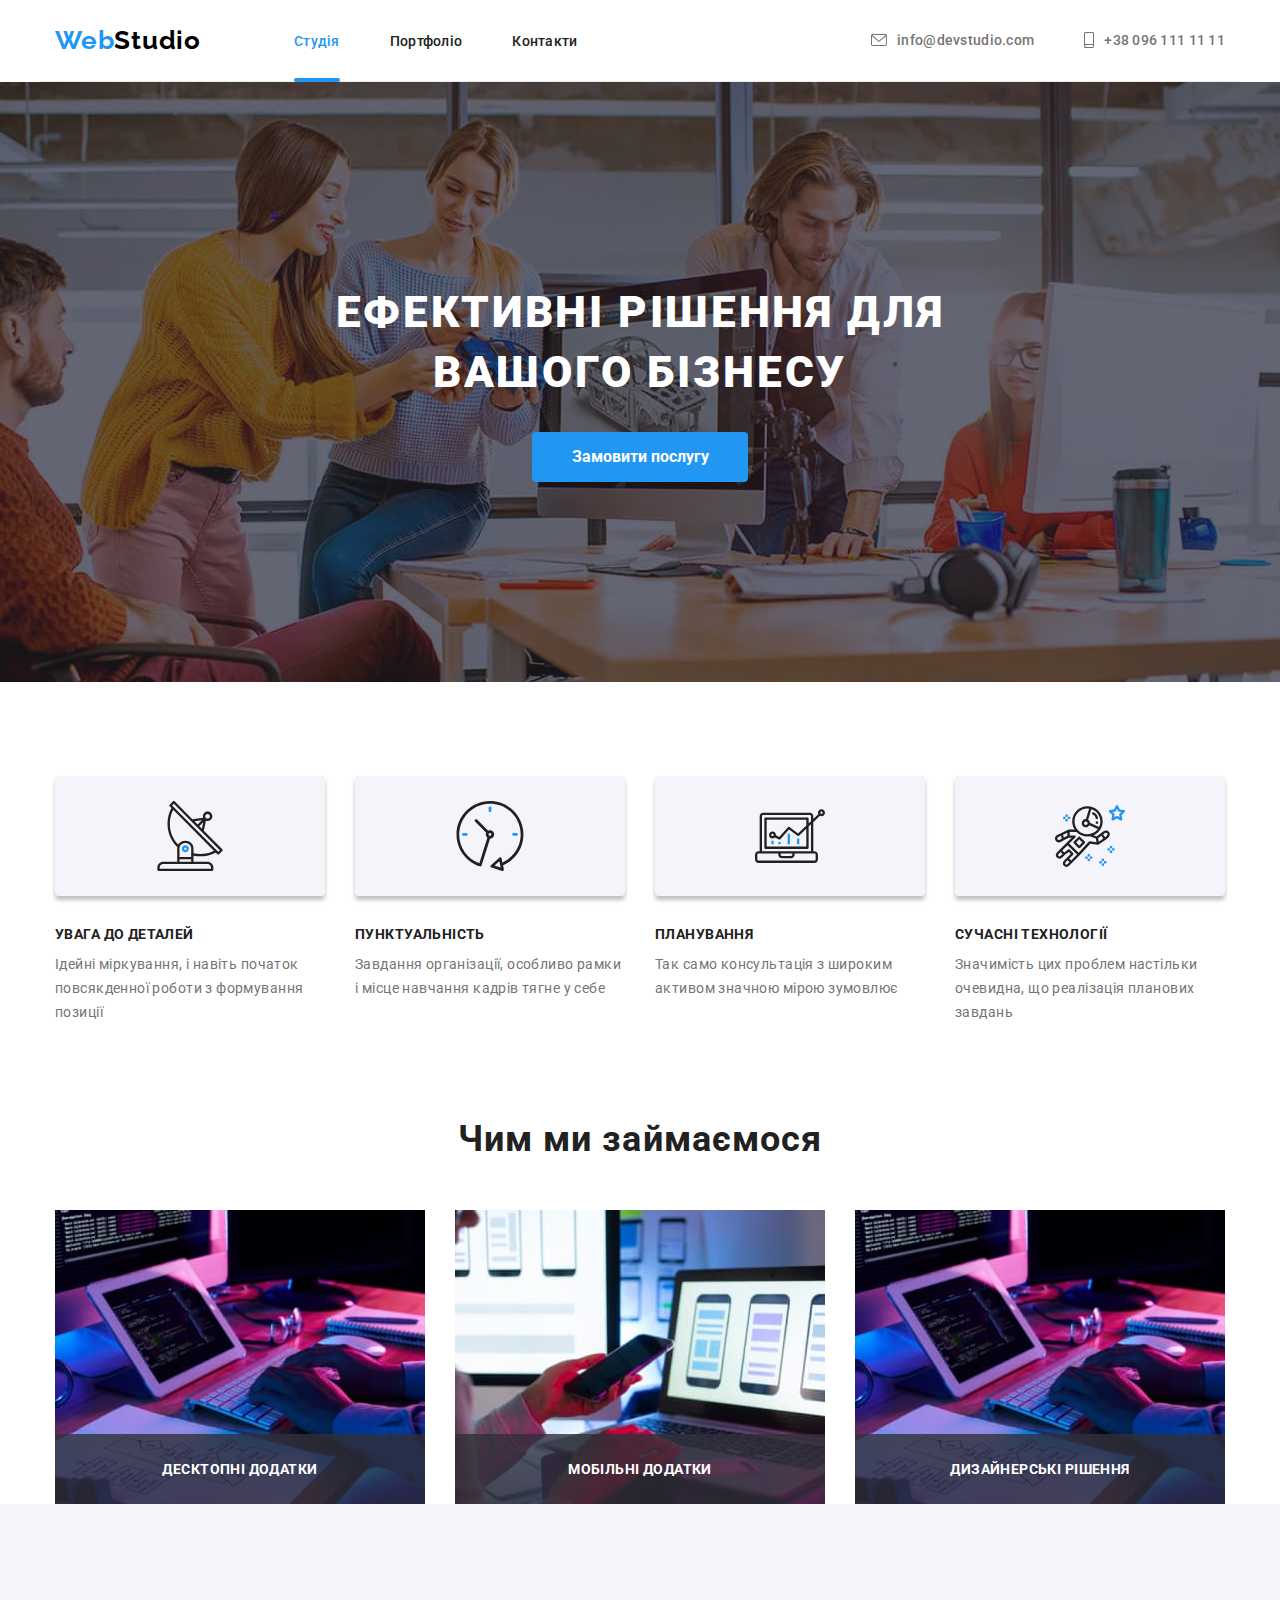
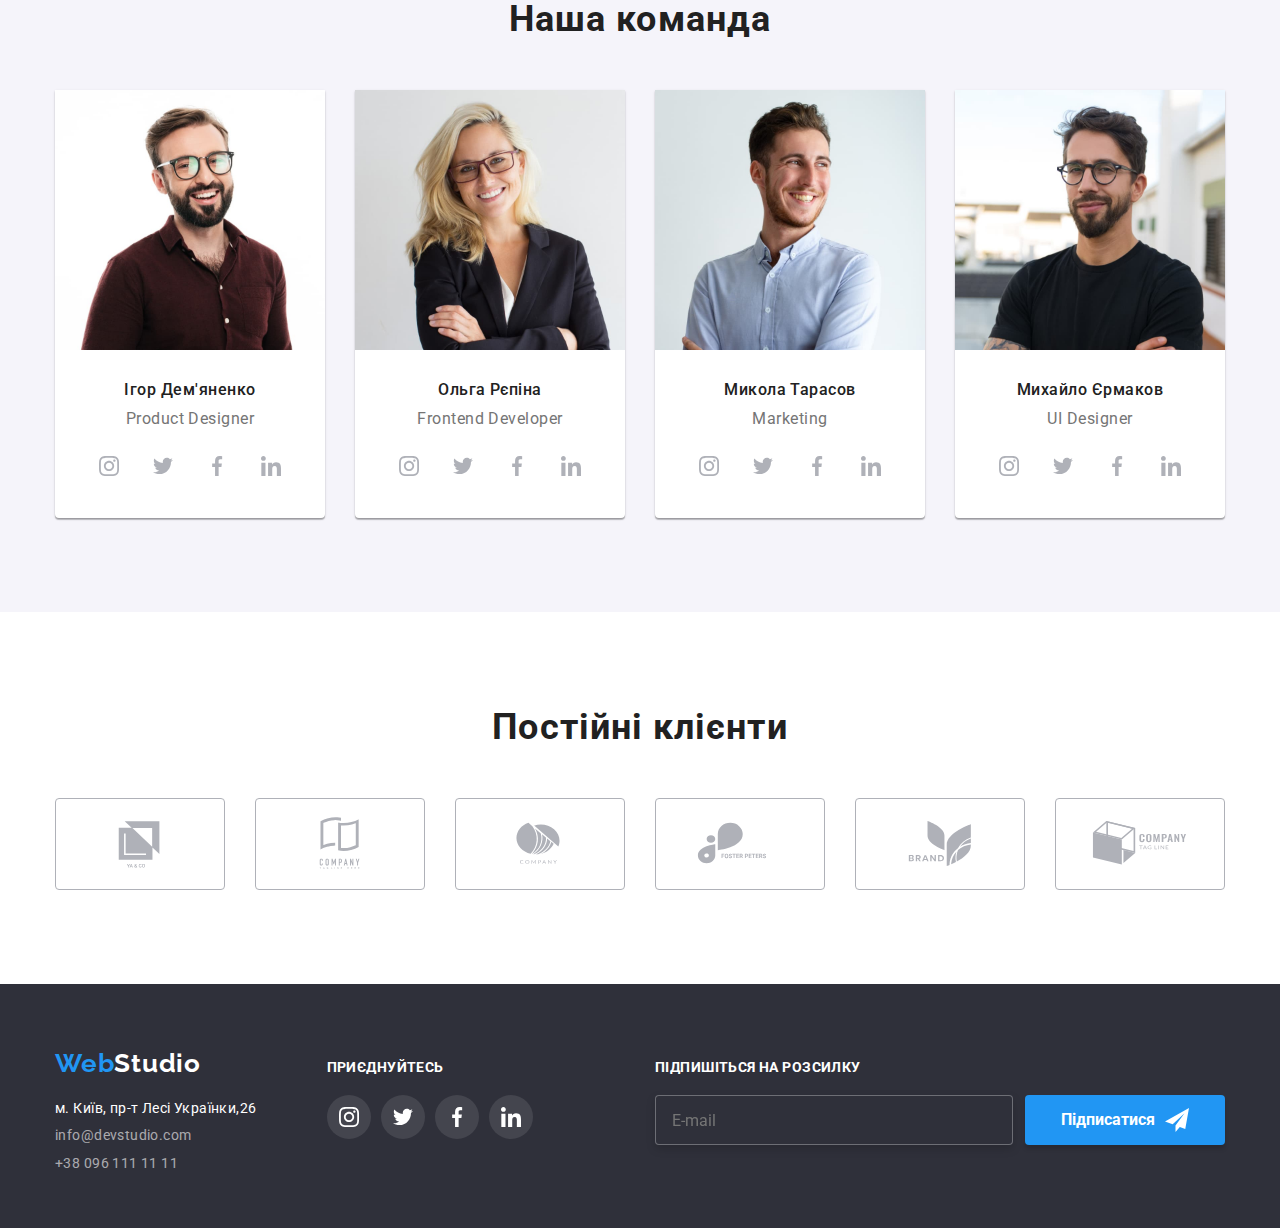
==== commit c94468ac: "Готова HW7" ====
--- a/index.html
+++ b/index.html
@@ -8,15 +8,13 @@
     <link rel="preconnect" href="https://fonts.googleapis.com">
     <link rel="preconnect" href="https://fonts.gstatic.com" crossorigin>
     <link href="https://fonts.googleapis.com/css2?family=Raleway:wght@700&family=Roboto:wght@400;500;700;900&display=swap" rel="stylesheet">
-    <link rel="stylesheet" href="https://cdnjs.cloudflare.com/ajax/libs/modern-normalize/1.1.0/modern-normalize.min.css"> 
     <link rel="stylesheet" href="./css/main.min.css">
-    <!-- <link rel="stylesheet" href="./css/styles.css"> -->
 </head>
 <body>
    <!-- Шапка сайта-->
     <header class="header">
 
-    <div class="container contact">
+    <div class="contact">
         
     <nav class= "site-nav main-nav" >
 
@@ -73,11 +71,11 @@
         </section>
 
         <!-- section1 -->
-        <section class="section features-section">
+        <section class="features-section">
 
            <div class="container">
 
-            <h2 class="visually-hidden">Наші особливості</h2>
+            <h2 class="features-title-hidden">Наші особливості</h2>
             
             <ul class="features">
             <li class="item">
@@ -133,7 +131,7 @@
         <!-- section2 -->
         <section class="galery">
 
-            <div class="container galery__container">
+            <div class="galery__container">
 
                 <h2 class="galery__title">Чим ми займаємося</h2>
 
@@ -160,22 +158,21 @@
             </div>             
         </section>
            
-
         <!-- section3 -->
         <section class="team section team__section">
 
-            <div class="container team__container">
+            <div class="team__container">
 
                 <h2 class="team__title">Наша команда</h2>
 
-                <ul class="list team__list">
+                <ul class="team__list">
                     <li class="item team__item">
                     <img class="team__pic" src="./images/img.jpg" alt="Член команди" width="270">
                     <div class="team__wrap">
                     <h3 class="team__member">Ігор Дем'яненко</h3>
                     <p class="team__position">Product Designer</p>
 
-                    <ul class="list team-social">
+                    <ul class="team-social">
                         <li class="team-social__item">
                             <a  class="team-social__link" href="https://www.instagram.com/">
                             <svg class="team-social__icon">
@@ -208,12 +205,13 @@
                     </div>
                     </li>
 
-                    <li class="item team__item">
+                    <li class="team__item">
                     <img class="team__pic"  src="./images/img1.jpg" alt="Член команди" width="270">
                     <div class="team__wrap">
                     <h3 class="team__member">Ольга Рєпіна</h3>
                     <p class="team__position">Frontend Developer</p>
-                <ul class="list team-social">
+
+                <ul class="team-social">
                     <li class="team-social__item">
                         <a class="team-social__link" href="https://www.instagram.com/">
                             <svg class="team-social__icon">
@@ -221,6 +219,7 @@
                             </svg>
                         </a>
                     </li>
+
                     <li class="team-social__item">
                         <a class="team-social__link" href="">
                             <svg class="team-social__icon">
@@ -228,6 +227,7 @@
                             </svg>
                         </a>
                     </li>
+
                     <li class="team-social__item">
                         <a class="team-social__link" href="">
                             <svg class="team-social__icon">
@@ -235,6 +235,7 @@
                             </svg>
                         </a>
                     </li>
+
                     <li class="team-social__item">
                         <a class="team-social__link" href="">
                             <svg class="team-social__icon">
@@ -251,7 +252,7 @@
                     <div class="team__wrap">
                     <h3 class="team__member">Микола Тарасов</h3>
                     <p class="team__position">Marketing</p>
-                    <ul class="list team-social">
+                    <ul class="team-social">
                         <li class="team-social__item">
                             <a class="team-social__link" href="https://www.instagram.com/">
                                 <svg class="team-social__icon">
@@ -289,7 +290,7 @@
                     <div class="team__wrap">
                     <h3 class="team__member">Михайло Єрмаков</h3>
                     <p class="team__position">UI Designer</p>
-                <ul class="list team-social">
+                <ul class="team-social">
                     <li class="team-social__item">
                         <a class="team-social__link" href="https://www.instagram.com/">
                             <svg class="team-social__icon">
@@ -327,11 +328,11 @@
         </section>
 
         <!-- client section -->
-        <section class="section сlient">
-            <div class="container client__container">
+        <section class="сlient">
+            <div class="client__container">
             <h2 class="client__title">Постійні клієнти</h2>
 
-            <ul class="list client__list">
+            <ul class="client__list">
             <li>
             <a class="client__link">
                 <svg class="client__icon">
@@ -393,18 +394,19 @@
             </ul>
             </div>
         </section>
+
     </main>
     
         <!-- Подвал сайта -->
         <footer class="footer">
 
-            <div class="container footer-container">
+            <div class="footer-container">
                 <div>
                     <a class="footer-logo" lang="en" href="/"><span class="footer-span">Web</span>Studio </a>
 
                     <address>
 
-                        <ul class="list footer-list">
+                        <ul class="footer-list">
                             <li class="item"><a class="address" href="https://goo.gl/maps/CPtrU1FHBa2aNyZL9" target="_blank"
                                     rel="noopener noreferrer">м. Київ, пр-т Лесі Українки,26</a></li>
                             <li class="item"><a class="footer-mail portfolio-mail"
@@ -419,7 +421,7 @@
 
                 <div class="social">
                     <p class="social-title">ПРИЄДНУЙТЕСЬ</p>
-                    <ul class="list flex-footer-list">
+                    <ul class="flex-footer-list">
                         <li class="item">
                             <a class="social-link" href="https://www.instagram.com/">
                                 <svg class="icon footer-icon">
--- a/css/main.min.css
+++ b/css/main.min.css
@@ -1 +1 @@
-:root{--primary-text-color: #212121;--secondary-text-color: #757575;--accent-text-color: #2196F3;--primary-bg-color: #F5F5F5;--secondary-bg-color: #F5F4FA;--light-color: #FFFFFF;--hero-footer-bg-color: #2F303A;--black-logo-color: #000000;--main-font: "Roboto", sans-serif;--secondary-font: "Raleway", sans-serif;--cubik--: cubic-bezier(0.4, 0, 0.2, 1);--timing--: 250ms}/*! modern-normalize v1.1.0 | MIT License | https://github.com/sindresorhus/modern-normalize */*,::before,::after{box-sizing:border-box}html{line-height:1.15;-webkit-text-size-adjust:100%;-moz-tab-size:4;-o-tab-size:4;tab-size:4}body{margin:0;font-family:system-ui,-apple-system,"Segoe UI",Roboto,Helvetica,Arial,sans-serif,"Apple Color Emoji","Segoe UI Emoji"}hr{height:0;color:inherit}abbr[title]{-webkit-text-decoration:underline dotted;text-decoration:underline dotted}b,strong{font-weight:bolder}code,kbd,samp,pre{font-family:ui-monospace,SFMono-Regular,Consolas,"Liberation Mono",Menlo,monospace;font-size:1em}small{font-size:80%}sub,sup{font-size:75%;line-height:0;position:relative;vertical-align:baseline}sub{bottom:-0.25em}sup{top:-0.5em}table{text-indent:0;border-color:inherit}button,input,optgroup,select,textarea{font-family:inherit;font-size:100%;line-height:1.15;margin:0}button,select{text-transform:none}button,[type=button],[type=reset],[type=submit]{-webkit-appearance:button}::-moz-focus-inner{border-style:none;padding:0}:-moz-focusring{outline:1px dotted ButtonText}:-moz-ui-invalid{box-shadow:none}legend{padding:0}progress{vertical-align:baseline}::-webkit-inner-spin-button,::-webkit-outer-spin-button{height:auto}[type=search]{-webkit-appearance:textfield;outline-offset:-2px}::-webkit-search-decoration{-webkit-appearance:none}::-webkit-file-upload-button{-webkit-appearance:button;font:inherit}summary{display:list-item}body{font-family:"Roboto",sans-serif;background-color:var(--light-color);color:var(--secondary-text-color)}.galery__list,.features,.contact-list,.nav-list{list-style:none;margin-top:0;margin-bottom:0;padding-right:0;padding-left:0}.galery,.features-section,.header{width:1200px;padding-left:15px;padding-right:15px;margin:0 auto}.features-section{padding-top:94px;padding-bottom:94px}.visually-hidden{position:absolute;white-space:nowrap;width:1px;height:1px;overflow:hidden;border:0;padding:0;clip:rect(0 0 0 0);-webkit-clip-path:inset(50%);clip-path:inset(50%);margin:-1px}.header{color:var(--light-color);border-bottom:1px solid #ececec}.logo{color:var(--black-logo-color);font-family:var(--secondary-font);text-decoration:none;font-weight:700;font-size:26px;line-height:1.1923076923;letter-spacing:.03em;padding-top:25px;padding-bottom:25px}.logo .span-logo{color:var(--accent-text-color)}.main-nav{display:flex}.contact{display:flex}.nav-list{display:flex;align-items:center;margin-left:93px;padding-left:0}.nav-list .item:not(:last-child){margin-right:50px}.nav-list .nav-link.current::after{display:inline-block;position:absolute;content:"";width:100%;height:4px;left:0;bottom:-1px;background-color:var(--accent-text-color);border-radius:2px}.nav-link{position:relative;text-decoration:none;font-weight:500;font-size:14px;line-height:1.1428571429;letter-spacing:.02em;display:block;padding-top:32px;padding-bottom:32px;transition:color var(--timing--) var(--cubik--)}.site-nav .nav-link{color:var(--primary-text-color)}.site-nav .nav-link:hover,.site-nav .nav-link:focus{color:var(--accent-text-color)}.site-nav .nav-link.current{color:var(--accent-text-color)}.contact-list{display:flex;justify-content:flex-end;align-items:flex-start;margin-left:auto;fill:var(--secondary-text-color)}.contact-list .item+.item{margin-left:50px}.contact-list .item:hover,.contact-list .item:focus{fill:var(--accent-text-color)}.contact-mail{color:var(--secondary-text-color);text-decoration:none;font-weight:500;font-size:14px;line-height:1.1428571429;letter-spacing:.02em;padding-top:32px;padding-bottom:32px;display:flex;align-items:center;transition:color var(--timing--) var(--cubik--)}.contact-mail:hover,.contact-mail:focus{color:var(--accent-text-color)}.contact-mail .marginsvg{fill:currentColor;margin-right:10px}.contact-phone{color:var(--secondary-text-color);text-decoration:none;font-weight:500;font-size:14px;line-height:1.1428571429;letter-spacing:.02em;padding-top:32px;padding-bottom:32px;display:flex;align-items:center;transition:color var(--timing--) var(--cubik--)}.contact-phone:hover,.contact-phone:focus{color:var(--accent-text-color)}.contact-phone .marginsvg{fill:currentColor;margin-right:10px}.hero{background-color:var(--hero-footer-bg-color);padding-top:200px;padding-bottom:200px;max-width:1600px;height:600px;margin-left:auto;margin-right:auto;background:linear-gradient(rgba(47, 48, 58, 0.4), rgba(47, 48, 58, 0.4)),url(../images/heropic.jpg);background-repeat:no-repeat;background-position:center;background-size:cover}.hero__title{color:var(--light-color);font-family:inherit;font-weight:900;font-size:44px;line-height:1.3636363636;text-align:center;letter-spacing:.06em;text-transform:uppercase;width:696px;margin:auto;margin-bottom:30px}.hero__button{cursor:pointer;color:var(--light-color);background-color:var(--accent-text-color);font-weight:700;font-size:16px;line-height:1.875;display:block;width:216px;margin:auto;padding:10px 32px;align-items:center;text-align:center;border:rgba(0,0,0,0);border-radius:4px;transition:background-color var(--timing--) var(--cubik--)}.hero__button:hover,.hero__button:focus{background-color:#188ce8}.features{display:flex;padding-left:0}.features .item{width:270px}.features .item+.item{margin-left:30px}.features-title{color:var(--primary-text-color);font-weight:700;font-size:14px;line-height:1.1428571429;letter-spacing:.03em;text-transform:uppercase;margin-top:0;margin-bottom:10px}.features-content{font-weight:400;font-size:14px;line-height:1.7142857143;letter-spacing:.03em;margin:0}.background-icon{display:flex;align-items:center;justify-content:center;border-radius:4px;box-shadow:0px 4px 4px 0px rgba(0,0,0,.25);background:var(--secondary-bg-color);height:120px;margin-bottom:30px}.galery__title{color:var(--primary-text-color);font-weight:700;font-size:36px;line-height:1.1666666667;letter-spacing:.03em;margin-top:0;margin-bottom:50px;text-align:center}.galery__list{display:flex;gap:30px}.galery__item{position:relative}.galery__item .galery__pic{display:block;max-width:100%}.galery__item .galery__discription{position:absolute;bottom:0;left:0;width:100%;height:70px;display:flex;justify-content:center;align-items:center;background-color:rgba(47,48,58,.8)}.galery__item .galery__discription .galery__pic-discription{margin:0;color:var(--light-color);font-weight:700;font-size:14px;line-height:16px;text-align:center;letter-spacing:.03em;text-transform:uppercase}/*# sourceMappingURL=main.min.css.map */+:root{--primary-text-color: #212121;--secondary-text-color: #757575;--accent-text-color: #2196F3;--primary-bg-color: #F5F5F5;--secondary-bg-color: #F5F4FA;--light-color: #FFFFFF;--hero-footer-bg-color: #2F303A;--black-logo-color: #000000;--main-font: "Roboto", sans-serif;--secondary-font: "Raleway", sans-serif;--cubik--: cubic-bezier(0.4, 0, 0.2, 1);--timing--: 250ms}/*! modern-normalize v1.1.0 | MIT License | https://github.com/sindresorhus/modern-normalize */*,::before,::after{box-sizing:border-box}html{line-height:1.15;-webkit-text-size-adjust:100%;-moz-tab-size:4;-o-tab-size:4;tab-size:4}body{margin:0;font-family:system-ui,-apple-system,"Segoe UI",Roboto,Helvetica,Arial,sans-serif,"Apple Color Emoji","Segoe UI Emoji"}hr{height:0;color:inherit}abbr[title]{-webkit-text-decoration:underline dotted;text-decoration:underline dotted}b,strong{font-weight:bolder}code,kbd,samp,pre{font-family:ui-monospace,SFMono-Regular,Consolas,"Liberation Mono",Menlo,monospace;font-size:1em}small{font-size:80%}sub,sup{font-size:75%;line-height:0;position:relative;vertical-align:baseline}sub{bottom:-0.25em}sup{top:-0.5em}table{text-indent:0;border-color:inherit}button,input,optgroup,select,textarea{font-family:inherit;font-size:100%;line-height:1.15;margin:0}button,select{text-transform:none}button,[type=button],[type=reset],[type=submit]{-webkit-appearance:button}::-moz-focus-inner{border-style:none;padding:0}:-moz-focusring{outline:1px dotted ButtonText}:-moz-ui-invalid{box-shadow:none}legend{padding:0}progress{vertical-align:baseline}::-webkit-inner-spin-button,::-webkit-outer-spin-button{height:auto}[type=search]{-webkit-appearance:textfield;outline-offset:-2px}::-webkit-search-decoration{-webkit-appearance:none}::-webkit-file-upload-button{-webkit-appearance:button;font:inherit}summary{display:list-item}body{font-family:"Roboto",sans-serif;background-color:var(--light-color);color:var(--secondary-text-color)}.flex-footer-list,.footer-list,.client__list,.team-social,.team__list,.galery__list,.features,.contact-list,.nav-list{list-style:none;margin-top:0;margin-bottom:0;padding-right:0;padding-left:0}.flex-footer-list .social-link,.team-social__link{text-decoration:none}.footer-container,.client__container,.team__container,.galery,.features-section,.header{width:1200px;padding-left:15px;padding-right:15px;margin:0 auto}.сlient,.team,.features-section{padding-top:94px;padding-bottom:94px}.features-title-hidden{position:absolute;white-space:nowrap;width:1px;height:1px;overflow:hidden;border:0;padding:0;clip:rect(0 0 0 0);-webkit-clip-path:inset(50%);clip-path:inset(50%);margin:-1px}.header{color:var(--light-color);border-bottom:1px solid #ececec}.logo{color:var(--black-logo-color);font-family:var(--secondary-font);text-decoration:none;font-weight:700;font-size:26px;line-height:1.1923076923;letter-spacing:.03em;padding-top:25px;padding-bottom:25px}.logo .span-logo{color:var(--accent-text-color)}.main-nav{display:flex}.contact{display:flex}.nav-list{display:flex;align-items:center;margin-left:93px;padding-left:0}.nav-list .item:not(:last-child){margin-right:50px}.nav-list .nav-link.current::after{display:inline-block;position:absolute;content:"";width:100%;height:4px;left:0;bottom:-1px;background-color:var(--accent-text-color);border-radius:2px}.nav-link{position:relative;text-decoration:none;font-weight:500;font-size:14px;line-height:1.1428571429;letter-spacing:.02em;display:block;padding-top:32px;padding-bottom:32px;transition:color var(--timing--) var(--cubik--)}.site-nav .nav-link{color:var(--primary-text-color)}.site-nav .nav-link:hover,.site-nav .nav-link:focus{color:var(--accent-text-color)}.site-nav .nav-link.current{color:var(--accent-text-color)}.contact-list{display:flex;justify-content:flex-end;align-items:flex-start;margin-left:auto;fill:var(--secondary-text-color)}.contact-list .item+.item{margin-left:50px}.contact-list .item:hover,.contact-list .item:focus{fill:var(--accent-text-color)}.contact-mail{color:var(--secondary-text-color);text-decoration:none;font-weight:500;font-size:14px;line-height:1.1428571429;letter-spacing:.02em;padding-top:32px;padding-bottom:32px;display:flex;align-items:center;transition:color var(--timing--) var(--cubik--)}.contact-mail:hover,.contact-mail:focus{color:var(--accent-text-color)}.contact-mail .marginsvg{fill:currentColor;margin-right:10px}.contact-phone{color:var(--secondary-text-color);text-decoration:none;font-weight:500;font-size:14px;line-height:1.1428571429;letter-spacing:.02em;padding-top:32px;padding-bottom:32px;display:flex;align-items:center;transition:color var(--timing--) var(--cubik--)}.contact-phone:hover,.contact-phone:focus{color:var(--accent-text-color)}.contact-phone .marginsvg{fill:currentColor;margin-right:10px}.hero{background-color:var(--hero-footer-bg-color);padding-top:200px;padding-bottom:200px;max-width:1600px;height:600px;margin-left:auto;margin-right:auto;background:linear-gradient(rgba(47, 48, 58, 0.4), rgba(47, 48, 58, 0.4)),url(../images/heropic.jpg);background-repeat:no-repeat;background-position:center;background-size:cover}.hero__title{color:var(--light-color);font-family:inherit;font-weight:900;font-size:44px;line-height:1.3636363636;text-align:center;letter-spacing:.06em;text-transform:uppercase;width:696px;margin:auto;margin-bottom:30px}.hero__button{cursor:pointer;color:var(--light-color);background-color:var(--accent-text-color);font-weight:700;font-size:16px;line-height:1.875;display:block;width:216px;margin:auto;padding:10px 32px;align-items:center;text-align:center;border:rgba(0,0,0,0);border-radius:4px;transition:background-color var(--timing--) var(--cubik--)}.hero__button:hover,.hero__button:focus{background-color:#188ce8}.features{display:flex;padding-left:0}.features .item{width:270px}.features .item+.item{margin-left:30px}.features-title{color:var(--primary-text-color);font-weight:700;font-size:14px;line-height:1.1428571429;letter-spacing:.03em;text-transform:uppercase;margin-top:0;margin-bottom:10px}.features-content{font-weight:400;font-size:14px;line-height:1.7142857143;letter-spacing:.03em;margin:0}.background-icon{display:flex;align-items:center;justify-content:center;border-radius:4px;box-shadow:0px 4px 4px 0px rgba(0,0,0,.25);background:var(--secondary-bg-color);height:120px;margin-bottom:30px}.galery__title{color:var(--primary-text-color);font-weight:700;font-size:36px;line-height:1.1666666667;letter-spacing:.03em;margin-top:0;margin-bottom:50px;text-align:center}.galery__list{display:flex;gap:30px}.galery__item{position:relative}.galery__item .galery__pic{display:block;max-width:100%}.galery__item .galery__discription{position:absolute;bottom:0;left:0;width:100%;height:70px;display:flex;justify-content:center;align-items:center;background-color:rgba(47,48,58,.8)}.galery__item .galery__discription .galery__pic-discription{margin:0;color:var(--light-color);font-weight:700;font-size:14px;line-height:16px;text-align:center;letter-spacing:.03em;text-transform:uppercase}.team{background-color:var(--secondary-bg-color);display:block}.team__title{color:var(--primary-text-color);font-weight:700;font-size:36px;line-height:1.1666666667;letter-spacing:.03em;margin-top:0;margin-bottom:50px;text-align:center}.team__list{display:flex}.team__list .team__item{background-color:var(--light-color);box-shadow:0px 1px 3px rgba(0,0,0,.12),0px 1px 1px rgba(0,0,0,.14),0px 2px 1px rgba(0,0,0,.2);border-radius:0px 0px 4px 4px}.team__list .team__item:not(:last-child){margin-right:30px}.team .team__pic{display:block;max-width:100%}.team .team__wrap{padding-top:30px;padding-bottom:30px}.team .team__member{color:var(--primary-text-color);font-weight:500;font-size:16px;line-height:1.1875;text-align:center;letter-spacing:.03em;margin-top:0;margin-bottom:10px}.team .team__position{font-weight:400;font-size:16px;line-height:1.1875;text-align:center;letter-spacing:.03em;margin:0;margin-bottom:16px}.team-social{display:flex;align-items:center;justify-content:center;gap:10px}.team-social__link{display:flex;align-items:center;justify-content:center;padding:0;border:none;width:44px;height:44px;border-radius:50%;color:#afb1b8;background-color:var(--light-color);transition:color var(--timing--) var(--cubik--),background-color var(--timing--) var(--cubik--)}.team-social__link:hover,.team-social__link:focus{color:#fff;background-color:var(--accent-text-color)}.team-social__icon{width:20px;height:20px;fill:currentColor}.client__title{color:var(--primary-text-color);font-weight:700;font-size:36px;line-height:1.1666666667;letter-spacing:.03em;margin-top:0;margin-bottom:50px;text-align:center}.client__list{display:flex;align-items:center;justify-content:center;gap:30px}.client__list .client__link{display:flex;align-items:center;justify-content:center;background-color:var(--light-color);width:170px;height:92px;fill:#afb1b8;border:1px solid #afb1b8;border-radius:4px;transition:fill var(--timing--) var(--cubik--)}.client__list .client__link:hover,.client__list .client__link:focus{fill:var(--accent-text-color);border:1px solid #2196f3}.client__list .client__icon{width:106px;height:60px}.footer-container{display:flex;align-items:baseline}.footer{background-color:var(--hero-footer-bg-color);padding-top:64px;padding-bottom:56px}.footer .footer-logo{color:var(--light-color);font-family:var(--secondary-font);text-decoration:none;font-weight:700;font-size:26px;line-height:1.1923076923;letter-spacing:.03em;display:inline-block;margin-bottom:20px}.footer .footer-logo .footer-span{color:var(--accent-text-color)}.footer-list .item:not(:last-child){margin-bottom:9px}.address{color:var(--light-color);font-style:normal;font-size:14px;text-decoration:none;letter-spacing:.03em;display:inline-block;transition:color var(--timing--) var(--cubik--)}.address:hover,.address:focus{color:var(--accent-text-color)}.footer-number{color:rgba(255,255,255,.6);font-style:normal;font-size:14px;letter-spacing:.03em;text-decoration:none;display:inline-block;transition:color var(--timing--) var(--cubik--)}.footer-number:hover,.footer-number:focus{color:var(--accent-text-color)}.footer-mail{color:rgba(255,255,255,.6);font-style:normal;font-size:14px;letter-spacing:.03em;text-decoration:none;display:inline-block;transition:color var(--timing--) var(--cubik--)}.footer-mail:hover,.footer-mail:focus{color:var(--accent-text-color)}.social{display:flex;flex-direction:column;margin-left:70px}.social-title{color:#fff;font-weight:700;font-size:14px;line-height:1.1428571429;letter-spacing:.03em;margin-top:0;margin-bottom:20px}.flex-footer-list{display:flex;gap:10px}.flex-footer-list .social-link{display:flex;align-items:center;justify-content:center;border:none;width:44px;height:44px;border-radius:50%;color:var(--light-color);background-color:rgba(255,255,255,.1);fill:var(--light-color);transition:background-color var(--timing--) var(--cubik--)}.flex-footer-list .social-link:hover,.flex-footer-list .social-link:focus{background-color:var(--accent-text-color)}.flex-footer-list .social-link .footer-icon{width:20px;height:20px;color:var(--light-color)}.mailing{display:flex}.mailing-form{margin-left:auto}.mailing-title{display:block;color:var(--light-color);font-weight:700;font-size:14px;line-height:16px;letter-spacing:.03em;text-transform:uppercase;margin-bottom:20px}.mailing-input{width:358px;height:50px;background-color:var(--hero-footer-bg-color);border:1px solid rgba(255,255,255,.3);filter:drop-shadow(0px 4px 4px rgba(0, 0, 0, 0.15));border-radius:4px;padding-left:16px;outline:none;color:var(--light-color)}.mailing-btn{cursor:pointer;color:var(--light-color);background-color:var(--accent-text-color);font-weight:700;font-size:16px;line-height:1.875;width:200px;height:50px;margin-left:12px;display:flex;align-items:center;justify-content:center;gap:10px;box-shadow:0px 4px 4px rgba(0,0,0,.15);border:rgba(0,0,0,0);border-radius:4px;transition:background-color var(--timing--) var(--cubik--),box-shadow var(--timing--) var(--cubik--)}.mailing-btn:hover,.mailing-btn:focus{background-color:#188ce8}.mailing-icon{width:24px;height:24px}.mailing-input::-moz-placeholder-shown{padding-left:16px;padding-top:15px;padding-bottom:15px}.mailing-input:-ms-input-placeholder-shown{padding-left:16px;padding-top:15px;padding-bottom:15px}.mailing-input::placeholder-shown{padding-left:16px;padding-top:15px;padding-bottom:15px}.backdrop{position:fixed;top:0;left:0;width:100%;height:100%;background-color:rgba(0,0,0,.2);opacity:1;transition:opacity var(--timing--) var(--cubik--)}.backdrop.is-hidden{opacity:0;pointer-events:none;visibility:hidden}.backdrop.is-hidden .modal{transform:scale(0.5)}.modal{width:528px;padding:40px;position:absolute;left:50%;top:50%;transform:translate(-50%, -50%) scale(1);background-color:var(--light-color);box-shadow:0px 1px 3px rgba(0,0,0,.12),0px 1px 1px rgba(0,0,0,.14),0px 2px 1px rgba(0,0,0,.2);border-radius:4px;transition:transform var(--timing--) var(--cubik--)}.modal .modaloff{position:absolute;top:8px;right:8px;width:30px;height:30px;display:flex;align-items:center;justify-content:center;padding:0;border-radius:50%;border:1px solid rgba(0,0,0,.1);background-color:rgba(0,0,0,0);cursor:pointer;transition:fill var(--timing--) var(--cubik--)}.modal .modaloff:hover{fill:var(--accent-text-color)}.modal .modal-icon{width:18px;height:18px}.application-form{display:block}.form-title{display:block;text-align:center;color:var(--primary-text-color);font-weight:700;font-size:20px;line-height:23px;letter-spacing:.03em;margin-bottom:12px}.form-group{position:relative;display:flex;flex-direction:column;margin-bottom:10px}.form-group-lable{margin-bottom:4px;color:var(--secondary-text-color);font-size:12px}.form-group-input{height:40px;border:1px solid rgba(33,33,33,.2);border-radius:4px;outline:none;padding-left:42px;padding-right:42px;transition:border var(--timing--) var(--cubik--)}.form-group-input:hover,.form-group-input:focus{border-color:var(--accent-text-color)}.form-group:hover .form-group-icon{fill:var(--accent-text-color)}.form-group-icon{position:absolute;bottom:11px;left:12px;transition:fill var(--timing--) var(--cubik--)}.form-group-textarea{height:120px;border:1px solid rgba(33,33,33,.2);border-radius:4px;outline:none;padding-left:16px;padding-top:12px;resize:none}.form-group-textarea:hover{border-color:var(--accent-text-color)}textarea::-moz-placeholder-shown{color:rgba(117,117,117,.502);padding-top:12px;padding-left:16px}textarea:-ms-input-placeholder-shown{color:rgba(117,117,117,.502);padding-top:12px;padding-left:16px}textarea::placeholder-shown{color:rgba(117,117,117,.502);padding-top:12px;padding-left:16px}.form-terms{display:block}.form-terms-label{margin-bottom:4px;color:var(--secondary-text-color)}.form-terms-info{display:inline-block;color:var(--secondary-text-color);margin-bottom:30px;-webkit-user-select:none;-moz-user-select:none;-ms-user-select:none;user-select:none}.form-terms-link{color:var(--accent-text-color)}.icon-unchecked{opacity:1;transition:opacity var(--timing--) var(--cubik--)}.form-terms-input:checked+.form-terms-icons .icon-unchecked{opacity:0}.icon-checked{opacity:0;transition:opacity var(--timing--) var(--cubik--)}.form-terms-input:checked+.form-terms-icons .icon-checked{opacity:1}.form-btn{cursor:pointer;color:var(--light-color);background-color:var(--accent-text-color);font-weight:700;font-size:16px;line-height:1.875;display:block;width:200px;margin:auto;padding:10px 32px;align-items:center;text-align:center;box-shadow:0px 4px 4px rgba(0,0,0,.15);border:rgba(0,0,0,0);border-radius:4px;transition:background-color var(--timing--) var(--cubik--),box-shadow var(--timing--) var(--cubik--)}.form-btn:hover,.form-btn:focus{background-color:#188ce8}/*# sourceMappingURL=main.min.css.map */